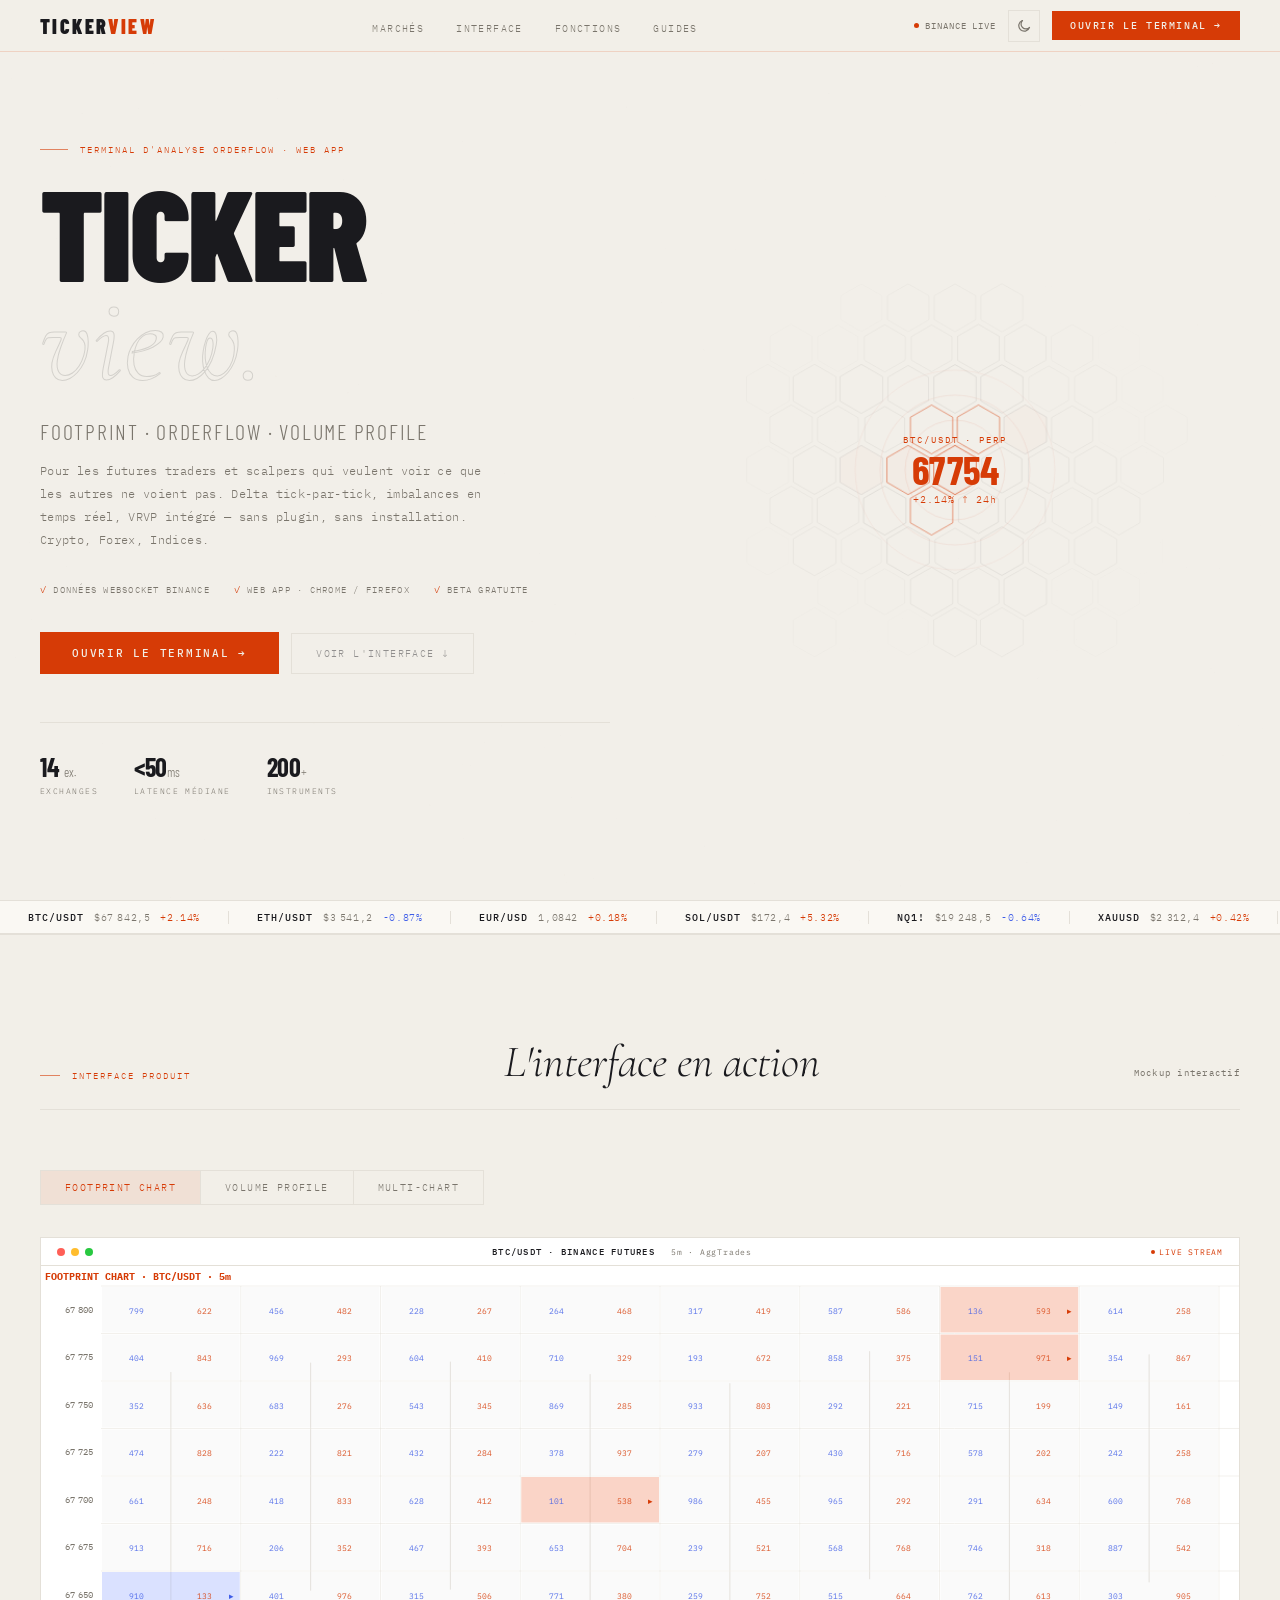
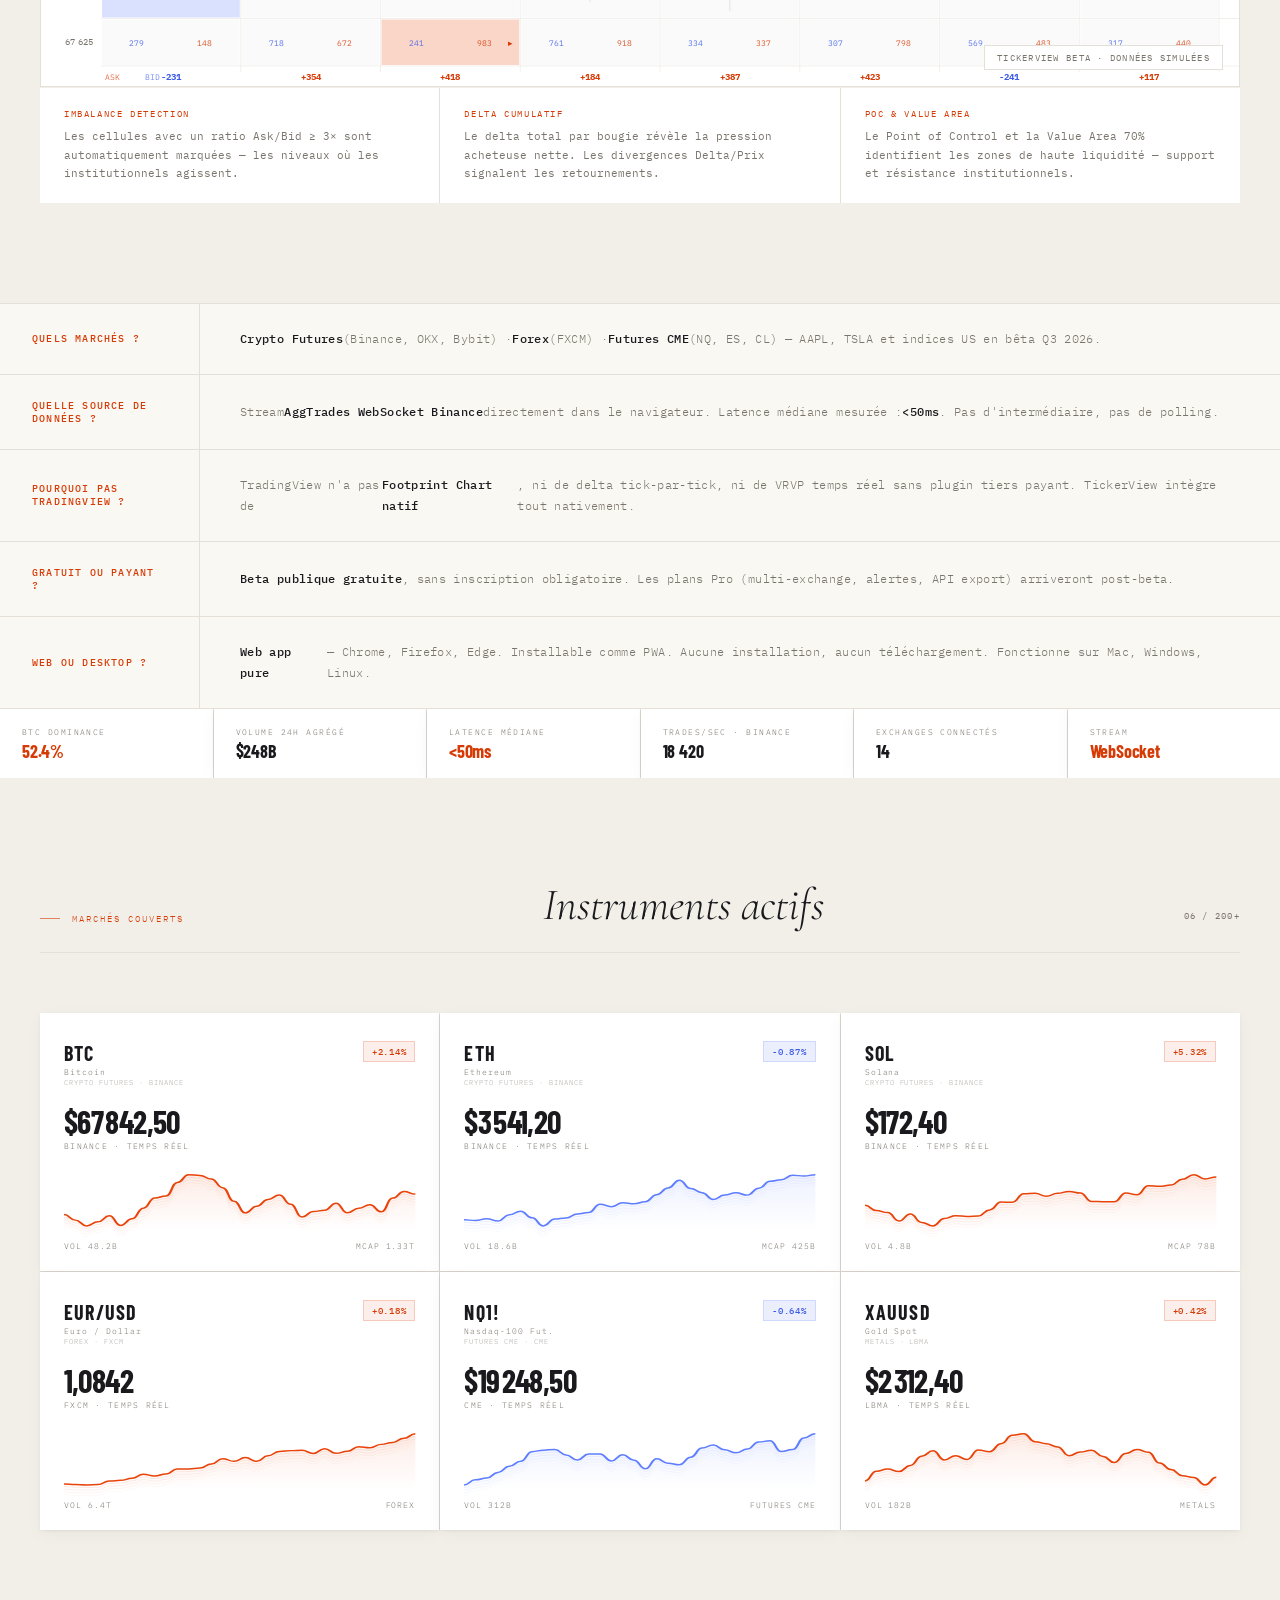
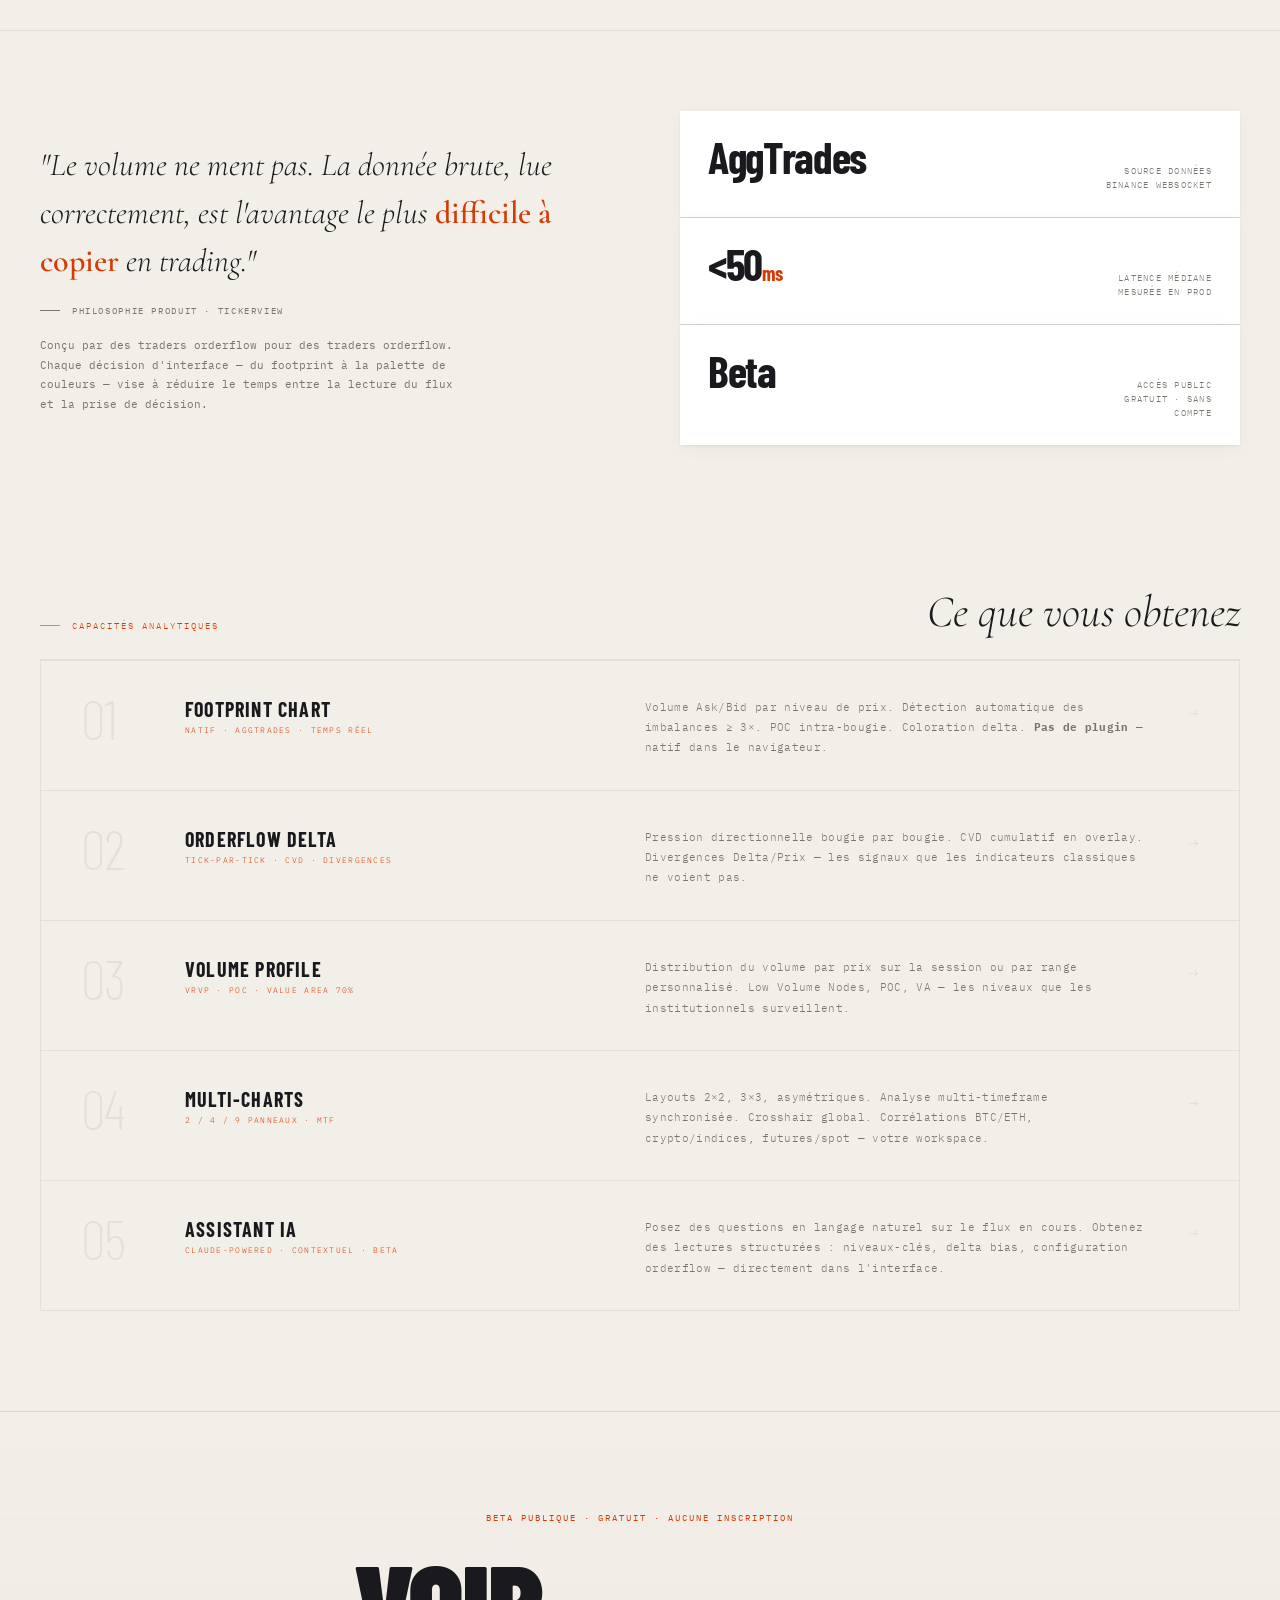
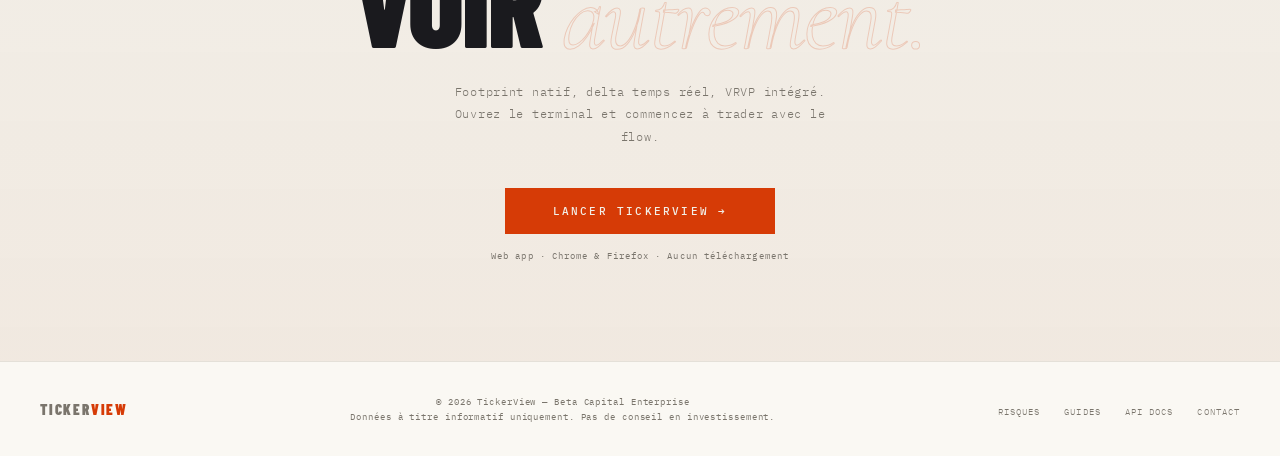
==== TickerView/index.html @ ce525f91 "Add files via upload" ====
<!DOCTYPE html>
<html lang="fr" data-theme="dark">
<head>
<!-- ══════════════════════════════════════════════════════════
     TICKERVIEW — Landing Page
     index.html · Entry point
     Architecture: /src/styles · /src/components · /src/utils
══════════════════════════════════════════════════════════════ -->
<meta charset="UTF-8">
<meta name="viewport" content="width=device-width, initial-scale=1.0">
<meta name="theme-color" content="#E8440A">

<!-- ── SEO ────────────────────────────────────────────────── -->
<title>TickerView — Terminal Orderflow & Footprint Chart Temps Réel</title>
<meta name="description" content="TickerView est un terminal d'analyse orderflow pour futures traders. Footprint Chart, Delta, Volume Profile (VRVP) sur Binance, CME et Forex — données WebSocket, <50ms.">
<meta name="keywords" content="orderflow, footprint chart, volume profile, delta, CVD, scalping, futures trading, Binance, analyse technique, crypto trading">
<meta name="robots" content="index, follow">
<meta name="author" content="TickerView — Beta Capital Enterprise">
<link rel="canonical" href="https://tickerview.app/">

<!-- ── Open Graph ─────────────────────────────────────────── -->
<meta property="og:type" content="website">
<meta property="og:url" content="https://tickerview.app/">
<meta property="og:title" content="TickerView — Terminal Orderflow & Footprint Chart">
<meta property="og:description" content="Footprint Chart natif, Orderflow Delta tick-par-tick, Volume Profile VRVP. Web app — aucune installation. Beta gratuite.">
<meta property="og:image" content="https://tickerview.app/og-image.jpg">
<meta property="og:locale" content="fr_FR">

<!-- ── PWA ────────────────────────────────────────────────── -->
<link rel="manifest" href="/manifest.json">
<link rel="apple-touch-icon" href="/src/assets/icons/icon-192.png">

<!-- ── Fonts ──────────────────────────────────────────────── -->
<link rel="preconnect" href="https://fonts.googleapis.com">
<link rel="preconnect" href="https://fonts.gstatic.com" crossorigin>
<link href="https://fonts.googleapis.com/css2?family=Barlow+Condensed:wght@200;300;700;900&family=Cormorant+Garamond:ital,wght@0,300;0,600;1,300;1,700&family=IBM+Plex+Mono:wght@300;400;500&display=swap" rel="stylesheet">

<!-- ── Styles (Modular) ───────────────────────────────────── -->
<link rel="stylesheet" href="src/styles/variables.css">
<link rel="stylesheet" href="src/styles/global.css">

<!-- ── Structured Data (JSON-LD) ──────────────────────────── -->
<script type="application/ld+json">
{
  "@context": "https://schema.org",
  "@type": "SoftwareApplication",
  "name": "TickerView",
  "applicationCategory": "FinanceApplication",
  "operatingSystem": "Web",
  "description": "Terminal d'analyse orderflow et footprint chart pour futures traders.",
  "offers": { "@type": "Offer", "price": "0", "priceCurrency": "EUR" },
  "url": "https://tickerview.app"
}
</script>
</head>

<body>

<!-- Background particle canvas -->
<canvas id="void-canvas" aria-hidden="true"></canvas>

<!-- ══════════════════════════════════════════════════════════
     NAV
══════════════════════════════════════════════════════════════ -->
<nav role="navigation" aria-label="Navigation principale">
  <a class="nav-logo" href="#" aria-label="TickerView — Accueil">
    TICKER<span class="logo-fire">VIEW</span>
  </a>
  <ul class="nav-links">
    <li><a href="#instruments">Marchés</a></li>
    <li><a href="#preview">Interface</a></li>
    <li><a href="#features">Fonctions</a></li>
    <li><a href="#guides">Guides</a></li>
  </ul>
  <div class="nav-actions">
    <div class="nav-status" aria-label="Statut : données Binance en direct">
      <span class="nav-dot" aria-hidden="true"></span>
      <span>BINANCE LIVE</span>
    </div>
    <!-- Color mode toggle (src/utils/colorMode.js) -->
    <button class="theme-toggle" id="theme-toggle" aria-label="Changer le thème" title="Passer en mode clair"></button>
    <a href="#" class="nav-cta">Ouvrir le terminal →</a>
  </div>
</nav>

<!-- ══════════════════════════════════════════════════════════
     HERO
══════════════════════════════════════════════════════════════ -->
<main>
<section class="hero" aria-labelledby="hero-heading">
  <div class="hero-text">
    <p class="hero-eyebrow reveal">Terminal d'analyse orderflow · Web App</p>

    <div class="hero-title-block reveal reveal-delay-1" id="hero-heading">
      <span class="hero-title-main">TICKER</span>
      <span class="hero-title-sub">view.</span>
    </div>

    <p class="hero-tagline reveal reveal-delay-2">
      Footprint · Orderflow · Volume Profile
    </p>

    <p class="hero-desc reveal reveal-delay-2">
      Pour les futures traders et scalpers qui veulent voir ce que les autres ne voient pas.
      Delta tick-par-tick, imbalances en temps réel, VRVP intégré — sans plugin, sans installation.
      Crypto, Forex, Indices.
    </p>

    <!-- Trust signals answering key user questions -->
    <div class="hero-trust reveal reveal-delay-3">
      <span class="hero-trust-item">Données WebSocket Binance</span>
      <span class="hero-trust-item">Web app · Chrome / Firefox</span>
      <span class="hero-trust-item">Beta gratuite</span>
    </div>

    <div class="hero-actions reveal reveal-delay-3">
      <a href="#" class="btn-primary">Ouvrir le terminal →</a>
      <a href="#preview" class="btn-ghost">Voir l'interface ↓</a>
    </div>

    <div class="hero-stats">
      <div class="hstat reveal reveal-delay-3">
        <span class="hstat-val">14 <sub>ex.</sub></span>
        <span class="hstat-lbl">Exchanges</span>
      </div>
      <div class="hstat reveal reveal-delay-4">
        <span class="hstat-val">&lt;50<sub>ms</sub></span>
        <span class="hstat-lbl">Latence médiane</span>
      </div>
      <div class="hstat reveal reveal-delay-5">
        <span class="hstat-val">200<sub>+</sub></span>
        <span class="hstat-lbl">Instruments</span>
      </div>
    </div>
  </div>

  <div class="hero-visual reveal reveal-delay-2" aria-hidden="true">
    <canvas id="hex-canvas" width="500" height="500" aria-hidden="true"></canvas>
    <div class="hero-price-overlay">
      <div class="hpo-sym">BTC/USDT · PERP</div>
      <div class="hpo-price" id="hero-price">67 842</div>
      <div class="hpo-change up" id="hero-change">+2.14%  ↑ 24h</div>
    </div>
  </div>
</section>

<!-- ══════════════════════════════════════════════════════════
     TICKER TAPE
══════════════════════════════════════════════════════════════ -->
<div class="ticker-tape-wrap" aria-hidden="true">
  <div class="ticker-tape-inner" id="tape"></div>
</div>

<!-- ══════════════════════════════════════════════════════════
     PRODUCT PREVIEW — "L'interface en action"
══════════════════════════════════════════════════════════════ -->
<section class="section-preview" id="preview" aria-labelledby="preview-heading">
  <div class="section-header">
    <div class="section-label reveal">Interface produit</div>
    <div class="section-title reveal reveal-delay-1" id="preview-heading">L'interface en action</div>
    <div class="section-count reveal">Mockup interactif</div>
  </div>

  <!-- Tab selector (src/components/ProductPreview/productPreview.js) -->
  <div class="preview-tabs reveal reveal-delay-1">
    <button class="ptab active">Footprint Chart</button>
    <button class="ptab">Volume Profile</button>
    <button class="ptab">Multi-Chart</button>
  </div>

  <div class="preview-frame reveal reveal-delay-2">
    <!-- Terminal top bar -->
    <div class="preview-topbar">
      <div class="ptb-dots">
        <div class="ptb-dot"></div>
        <div class="ptb-dot"></div>
        <div class="ptb-dot"></div>
      </div>
      <div class="ptb-meta">
        <span class="ptb-sym">BTC/USDT · BINANCE FUTURES</span>
        <span class="ptb-tf">5m · AggTrades</span>
      </div>
      <div class="ptb-live">
        <span class="ptb-live-dot"></span>
        <span>LIVE STREAM</span>
      </div>
    </div>
    <!-- Canvas drawn by productPreview.js -->
    <div class="preview-canvas-wrap">
      <canvas id="preview-canvas" aria-label="Aperçu de l'interface TickerView"></canvas>
      <div class="preview-badge">TickerView Beta · Données simulées</div>
    </div>
  </div>

  <!-- Feature callouts under the preview -->
  <div style="display:grid;grid-template-columns:repeat(3,1fr);gap:1px;background:var(--border);margin-top:1px;">
    <div style="background:var(--bg-card);padding:20px 24px;">
      <div style="font-size:9px;letter-spacing:0.18em;text-transform:uppercase;color:var(--accent);margin-bottom:8px;">Imbalance Detection</div>
      <div style="font-size:11px;line-height:1.7;color:var(--text-secondary);">Les cellules avec un ratio Ask/Bid ≥ 3× sont automatiquement marquées — les niveaux où les institutionnels agissent.</div>
    </div>
    <div style="background:var(--bg-card);padding:20px 24px;">
      <div style="font-size:9px;letter-spacing:0.18em;text-transform:uppercase;color:var(--accent);margin-bottom:8px;">Delta cumulatif</div>
      <div style="font-size:11px;line-height:1.7;color:var(--text-secondary);">Le delta total par bougie révèle la pression acheteuse nette. Les divergences Delta/Prix signalent les retournements.</div>
    </div>
    <div style="background:var(--bg-card);padding:20px 24px;">
      <div style="font-size:9px;letter-spacing:0.18em;text-transform:uppercase;color:var(--accent);margin-bottom:8px;">POC & Value Area</div>
      <div style="font-size:11px;line-height:1.7;color:var(--text-secondary);">Le Point of Control et la Value Area 70% identifient les zones de haute liquidité — support et résistance institutionnels.</div>
    </div>
  </div>
</section>

<!-- ══════════════════════════════════════════════════════════
     WHY TICKERVIEW — Conversion FAQ
══════════════════════════════════════════════════════════════ -->
<div class="why-strip" role="region" aria-label="Questions fréquentes">
  <div class="why-row reveal">
    <div class="why-q">Quels marchés ?</div>
    <div class="why-a"><strong>Crypto Futures</strong> (Binance, OKX, Bybit) · <strong>Forex</strong> (FXCM) · <strong>Futures CME</strong> (NQ, ES, CL) — AAPL, TSLA et indices US en bêta Q3 2026.</div>
  </div>
  <div class="why-row reveal">
    <div class="why-q">Quelle source de données ?</div>
    <div class="why-a">Stream <strong>AggTrades WebSocket Binance</strong> directement dans le navigateur. Latence médiane mesurée : <strong>&lt;50ms</strong>. Pas d'intermédiaire, pas de polling.</div>
  </div>
  <div class="why-row reveal">
    <div class="why-q">Pourquoi pas TradingView ?</div>
    <div class="why-a">TradingView n'a pas de <strong>Footprint Chart natif</strong>, ni de delta tick-par-tick, ni de VRVP temps réel sans plugin tiers payant. TickerView intègre tout nativement.</div>
  </div>
  <div class="why-row reveal">
    <div class="why-q">Gratuit ou payant ?</div>
    <div class="why-a"><strong>Beta publique gratuite</strong>, sans inscription obligatoire. Les plans Pro (multi-exchange, alertes, API export) arriveront post-beta.</div>
  </div>
  <div class="why-row reveal">
    <div class="why-q">Web ou desktop ?</div>
    <div class="why-a"><strong>Web app pure</strong> — Chrome, Firefox, Edge. Installable comme PWA. Aucune installation, aucun téléchargement. Fonctionne sur Mac, Windows, Linux.</div>
  </div>
</div>

<!-- ══════════════════════════════════════════════════════════
     LIVE DATA STRIP
══════════════════════════════════════════════════════════════ -->
<div class="data-strip" aria-label="Données de marché en direct">
  <div class="strip-inner" id="data-strip"></div>
</div>

<!-- ══════════════════════════════════════════════════════════
     INSTRUMENTS — Géométrie des marchés
══════════════════════════════════════════════════════════════ -->
<section class="section" id="instruments" aria-labelledby="instruments-heading">
  <div class="section-header">
    <div class="section-label reveal">Marchés couverts</div>
    <div class="section-title reveal reveal-delay-1" id="instruments-heading">Instruments actifs</div>
    <div class="section-count reveal">06 / 200+</div>
  </div>
  <!-- Populated by src/components/InstrumentGrid/instrumentGrid.js -->
  <div class="instruments-grid" id="instruments-grid" role="list"></div>
</section>

<!-- ══════════════════════════════════════════════════════════
     PHILOSOPHY — condensed, less poetic
══════════════════════════════════════════════════════════════ -->
<div class="section-philosophy">
  <div>
    <blockquote class="phil-quote reveal">
      "Le volume ne ment pas. La donnée brute, lue correctement, est l'avantage le plus <em>difficile à copier</em> en trading."
    </blockquote>
    <p class="phil-attr reveal reveal-delay-1">Philosophie produit · TickerView</p>
    <p style="font-size:11px;line-height:1.8;color:var(--text-secondary);margin-top:20px;max-width:420px;" class="reveal reveal-delay-2">
      Conçu par des traders orderflow pour des traders orderflow. Chaque décision d'interface — du footprint à la palette de couleurs — vise à réduire le temps entre la lecture du flux et la prise de décision.
    </p>
  </div>
  <div class="phil-stats reveal reveal-delay-2">
    <div class="pstat">
      <span class="pstat-val">AggTrades<span></span></span>
      <span class="pstat-lbl">Source données<br>Binance WebSocket</span>
    </div>
    <div class="pstat">
      <span class="pstat-val">&lt;50<span>ms</span></span>
      <span class="pstat-lbl">Latence médiane<br>mesurée en prod</span>
    </div>
    <div class="pstat">
      <span class="pstat-val">Beta<span></span></span>
      <span class="pstat-lbl">Accès public<br>gratuit · sans compte</span>
    </div>
  </div>
</div>

<!-- ══════════════════════════════════════════════════════════
     FEATURES — Architecture de précision
══════════════════════════════════════════════════════════════ -->
<section class="section" style="padding-top:60px" id="features" aria-labelledby="features-heading">
  <div class="section-header" style="margin-bottom:0">
    <div class="section-label reveal">Capacités analytiques</div>
    <div class="section-title reveal reveal-delay-1" id="features-heading">Ce que vous obtenez</div>
  </div>
  <div class="features-list" role="list">

    <article class="feat-row reveal" role="listitem">
      <div class="feat-num" aria-hidden="true">01</div>
      <div>
        <h3 class="feat-name">Footprint Chart</h3>
        <p class="feat-tag">Natif · AggTrades · Temps réel</p>
      </div>
      <p class="feat-desc">Volume Ask/Bid par niveau de prix. Détection automatique des imbalances ≥ 3×. POC intra-bougie. Coloration delta. <strong>Pas de plugin</strong> — natif dans le navigateur.</p>
      <div class="feat-arrow" aria-hidden="true">→</div>
    </article>

    <article class="feat-row reveal" role="listitem">
      <div class="feat-num" aria-hidden="true">02</div>
      <div>
        <h3 class="feat-name">Orderflow Delta</h3>
        <p class="feat-tag">Tick-par-tick · CVD · Divergences</p>
      </div>
      <p class="feat-desc">Pression directionnelle bougie par bougie. CVD cumulatif en overlay. Divergences Delta/Prix — les signaux que les indicateurs classiques ne voient pas.</p>
      <div class="feat-arrow" aria-hidden="true">→</div>
    </article>

    <article class="feat-row reveal" role="listitem">
      <div class="feat-num" aria-hidden="true">03</div>
      <div>
        <h3 class="feat-name">Volume Profile</h3>
        <p class="feat-tag">VRVP · POC · Value Area 70%</p>
      </div>
      <p class="feat-desc">Distribution du volume par prix sur la session ou par range personnalisé. Low Volume Nodes, POC, VA — les niveaux que les institutionnels surveillent.</p>
      <div class="feat-arrow" aria-hidden="true">→</div>
    </article>

    <article class="feat-row reveal" role="listitem">
      <div class="feat-num" aria-hidden="true">04</div>
      <div>
        <h3 class="feat-name">Multi-Charts</h3>
        <p class="feat-tag">2 / 4 / 9 panneaux · MTF</p>
      </div>
      <p class="feat-desc">Layouts 2×2, 3×3, asymétriques. Analyse multi-timeframe synchronisée. Crosshair global. Corrélations BTC/ETH, crypto/indices, futures/spot — votre workspace.</p>
      <div class="feat-arrow" aria-hidden="true">→</div>
    </article>

    <article class="feat-row reveal" role="listitem">
      <div class="feat-num" aria-hidden="true">05</div>
      <div>
        <h3 class="feat-name">Assistant IA</h3>
        <p class="feat-tag">Claude-powered · Contextuel · Beta</p>
      </div>
      <p class="feat-desc">Posez des questions en langage naturel sur le flux en cours. Obtenez des lectures structurées : niveaux-clés, delta bias, configuration orderflow — directement dans l'interface.</p>
      <div class="feat-arrow" aria-hidden="true">→</div>
    </article>

  </div>
</section>

<!-- ══════════════════════════════════════════════════════════
     CTA
══════════════════════════════════════════════════════════════ -->
<section class="section-cta" aria-labelledby="cta-heading">
  <p class="cta-eyebrow reveal">Beta publique · Gratuit · Aucune inscription</p>
  <h2 class="cta-title reveal reveal-delay-1" id="cta-heading">VOIR <em>autrement.</em></h2>
  <p class="cta-sub reveal reveal-delay-2">
    Footprint natif, delta temps réel, VRVP intégré.<br>
    Ouvrez le terminal et commencez à trader avec le flow.
  </p>
  <a href="#" class="cta-btn reveal reveal-delay-3">Lancer TickerView →</a>
  <p class="cta-note reveal reveal-delay-4">Web app · Chrome &amp; Firefox · Aucun téléchargement</p>
</section>
</main>

<!-- ══════════════════════════════════════════════════════════
     FOOTER
══════════════════════════════════════════════════════════════ -->
<footer role="contentinfo">
  <div class="footer-logo">TICKER<span>VIEW</span></div>
  <p class="footer-copy">
    © 2026 TickerView — Beta Capital Enterprise<br>
    Données à titre informatif uniquement. Pas de conseil en investissement.
  </p>
  <ul class="footer-links">
    <li><a href="#" id="guides">Risques</a></li>
    <li><a href="#">Guides</a></li>
    <li><a href="#">API Docs</a></li>
    <li><a href="#">Contact</a></li>
  </ul>
</footer>

<!-- ══════════════════════════════════════════════════════════
     JS — ES Modules (Modular Architecture)
══════════════════════════════════════════════════════════════ -->
<script type="module">
/* ── Imports from modular components ──────────────────────── */
import { initColorMode }       from './src/utils/colorMode.js';
import { initScrollReveal, initHeroPriceAnimation } from './src/utils/animations.js';
import { initVoidCanvas }      from './src/components/canvas/voidCanvas.js';
import { initHexCanvas }       from './src/components/canvas/hexCanvas.js';
import { renderInstruments }   from './src/components/InstrumentGrid/instrumentGrid.js';
import { initProductPreview }  from './src/components/ProductPreview/productPreview.js';
import { TAPE_ITEMS }          from './src/utils/marketData.js';

/* ── 1. Color mode ────────────────────────────────────────── */
initColorMode(document.getElementById('theme-toggle'));

/* ── 2. Background particles ──────────────────────────────── */
initVoidCanvas('void-canvas');

/* ── 3. Hero hex geometry ─────────────────────────────────── */
initHexCanvas('hex-canvas');

/* ── 4. Ticker tape ───────────────────────────────────────── */
(function renderTape(){
  const tape = document.getElementById('tape');
  [...TAPE_ITEMS, ...TAPE_ITEMS].forEach(t => {
    const isUp = t.change >= 0;
    const div = document.createElement('div');
    div.className = 'tape-item';
    const fmt = t.price > 100
      ? t.price.toLocaleString('fr-FR', {maximumFractionDigits:2})
      : t.price.toLocaleString('fr-FR', {minimumFractionDigits:4,maximumFractionDigits:4});
    div.innerHTML = `
      <span class="tape-sym">${t.sym}</span>
      <span class="tape-price">${t.price > 100 ? '$' : ''}${fmt}</span>
      <span class="tape-chg ${isUp?'up':'dn'}">${isUp?'+':''}${t.change.toFixed(2)}%</span>
    `;
    tape.appendChild(div);
  });
})();

/* ── 5. Instrument grid ───────────────────────────────────── */
renderInstruments();

/* ── 6. Data strip ────────────────────────────────────────── */
(function renderDataStrip(){
  const strip = document.getElementById('data-strip');
  const cells = [
    { label:'BTC Dominance',        val:'52.4%',   cls:'fire' },
    { label:'Volume 24h agrégé',    val:'$248B',   cls:''     },
    { label:'Latence médiane',      val:'<50ms',   cls:'fire' },
    { label:'Trades/sec · Binance', val:'18 420',  cls:''     },
    { label:'Exchanges connectés',  val:'14',      cls:''     },
    { label:'Stream',               val:'WebSocket', cls:'fire'},
  ];
  cells.forEach(c => {
    const div = document.createElement('div');
    div.className = 'strip-cell';
    div.innerHTML = `<span class="sc-label">${c.label}</span><span class="sc-val ${c.cls}">${c.val}</span>`;
    strip.appendChild(div);
  });
})();

/* ── 7. Hero price animation ──────────────────────────────── */
initHeroPriceAnimation(
  document.getElementById('hero-price'),
  document.getElementById('hero-change')
);

/* ── 8. Product preview mockup ────────────────────────────── */
initProductPreview();

/* ── 9. Scroll reveal ─────────────────────────────────────── */
initScrollReveal();

/* ── 10. PWA Service Worker ───────────────────────────────── */
if('serviceWorker' in navigator){
  navigator.serviceWorker.register('/sw.js').catch(()=>{});
}
</script>

</body>
</html>
---- TickerView/src/styles/variables.css ----
/* ══════════════════════════════════════════════════════════════
   TICKERVIEW — Design Tokens
   src/styles/variables.css
   Supports: [data-theme="dark"] (default) + [data-theme="light"]
══════════════════════════════════════════════════════════════ */

/* ── DARK THEME (default) ─────────────────────────────────── */
:root,
[data-theme="dark"] {
  --bg-base:        #060608;
  --bg-raised:      #0C0C10;
  --bg-card:        #131318;
  --bg-card-hover:  #17171E;
  --bg-overlay:     rgba(6,6,8,0.88);

  --text-primary:   #E8E6E0;
  --text-secondary: #5A5750;
  --text-dim:       rgba(232,230,224,0.42);
  --text-ghost:     rgba(232,230,224,0.18);

  --accent:         #E8440A;
  --accent-dim:     rgba(232,68,10,0.10);
  --accent-glow:    rgba(232,68,10,0.04);
  --accent-border:  rgba(232,68,10,0.22);

  --blue:           #5E7EFF;
  --blue-dim:       rgba(94,126,255,0.10);

  --border:         #1E1E24;
  --border-accent:  rgba(232,68,10,0.18);

  --shadow-card:    none;

  --particle-alpha: 0.65;
  --canvas-clear:   rgba(6,6,8,0.06);
}

/* ── LIGHT THEME ──────────────────────────────────────────── */
[data-theme="light"] {
  --bg-base:        #F2EFE8;
  --bg-raised:      #FAF8F3;
  --bg-card:        #FFFFFF;
  --bg-card-hover:  #F7F4EF;
  --bg-overlay:     rgba(242,239,232,0.92);

  --text-primary:   #1A1A1E;
  --text-secondary: #7A756C;
  --text-dim:       rgba(26,26,30,0.45);
  --text-ghost:     rgba(26,26,30,0.14);

  --accent:         #D63B06;
  --accent-dim:     rgba(214,59,6,0.08);
  --accent-glow:    rgba(214,59,6,0.03);
  --accent-border:  rgba(214,59,6,0.20);

  --blue:           #3D5CE8;
  --blue-dim:       rgba(61,92,232,0.10);

  --border:         #E4E0D8;
  --border-accent:  rgba(214,59,6,0.16);

  --shadow-card:    0 1px 3px rgba(0,0,0,0.06), 0 4px 16px rgba(0,0,0,0.04);

  --particle-alpha: 0.25;
  --canvas-clear:   rgba(242,239,232,0.08);
}

/* ── TYPOGRAPHY ───────────────────────────────────────────── */
:root {
  --font-display:  'Barlow Condensed', sans-serif;
  --font-serif:    'Cormorant Garamond', serif;
  --font-mono:     'IBM Plex Mono', monospace;

  --size-xs:   9px;
  --size-sm:   11px;
  --size-base: 13px;
  --size-md:   16px;

  --tracking-tight:  -0.02em;
  --tracking-normal:  0.04em;
  --tracking-wide:    0.14em;
  --tracking-xwide:   0.22em;

  --radius-sm:  2px;
  --radius-md:  4px;

  --transition-fast:   0.12s ease;
  --transition-normal: 0.22s ease;
  --transition-slow:   0.6s cubic-bezier(0.16, 1, 0.3, 1);
}
---- TickerView/src/styles/global.css ----
/* ══════════════════════════════════════════════════════════════
   TICKERVIEW — Global Styles
   src/styles/global.css
══════════════════════════════════════════════════════════════ */

*,*::before,*::after { margin:0; padding:0; box-sizing:border-box; }
html { scroll-behavior:smooth; }
body {
  background: var(--bg-base);
  color: var(--text-primary);
  font-family: var(--font-mono);
  overflow-x: hidden;
  cursor: crosshair;
  transition: background 0.35s ease, color 0.35s ease;
}

/* ── VOID CANVAS ──────────────────────────────────────────── */
#void-canvas {
  position: fixed; inset:0; z-index:0;
  pointer-events: none;
  opacity: var(--particle-alpha);
  transition: opacity 0.35s ease;
}

/* ── NAV ──────────────────────────────────────────────────── */
nav {
  position: fixed; top:0; left:0; right:0; z-index:200;
  height:52px;
  display: flex; align-items:center; justify-content:space-between;
  padding: 0 40px;
  border-bottom: 1px solid var(--border-accent);
  background: var(--bg-overlay);
  backdrop-filter: blur(14px);
  -webkit-backdrop-filter: blur(14px);
  transition: background 0.35s, border-color 0.35s;
}
.nav-logo {
  font-family: var(--font-display);
  font-weight:900; font-size:20px; letter-spacing:0.12em;
  color: var(--text-primary); text-decoration:none;
}
.nav-logo .logo-fire { color: var(--accent); }
.nav-links { display:flex; align-items:center; gap:32px; list-style:none; }
.nav-links a {
  font-size:10px; font-weight:300;
  letter-spacing:0.14em; text-transform:uppercase;
  color: var(--text-secondary); text-decoration:none;
  transition: color var(--transition-fast);
}
.nav-links a:hover { color: var(--text-primary); }
.nav-actions { display:flex; align-items:center; gap:12px; }

/* Nav status dot */
.nav-status { display:flex; align-items:center; gap:6px; font-size:9px; letter-spacing:0.1em; color:var(--text-secondary); }
.nav-dot { width:5px; height:5px; border-radius:50%; background:var(--accent); animation: pulse-dot 2s ease-in-out infinite; }
@keyframes pulse-dot {
  0%,100% { opacity:1; box-shadow:0 0 0 0 rgba(232,68,10,0.4); }
  50%      { opacity:0.7; box-shadow:0 0 0 4px rgba(232,68,10,0); }
}

/* Color mode toggle */
.theme-toggle {
  width:32px; height:32px;
  display:flex; align-items:center; justify-content:center;
  background:none; border:1px solid var(--border);
  cursor:crosshair; color:var(--text-secondary);
  font-size:14px; transition: border-color var(--transition-fast), color var(--transition-fast);
}
.theme-toggle:hover { border-color: var(--accent); color:var(--accent); }

/* Nav CTA */
.nav-cta {
  font-family: var(--font-mono); font-size:10px; font-weight:500;
  letter-spacing:0.16em; text-transform:uppercase;
  color: var(--bg-base); background:var(--accent);
  border:none; padding:8px 18px;
  cursor:crosshair; text-decoration:none;
  transition: opacity var(--transition-fast);
}
.nav-cta:hover { opacity:0.85; }

/* ── HERO ─────────────────────────────────────────────────── */
.hero {
  position:relative; z-index:1;
  min-height:100vh;
  display:grid; grid-template-columns:1fr 1fr;
  align-items:center; padding:100px 40px 60px; gap:60px;
}
.hero-text { display:flex; flex-direction:column; }
.hero-eyebrow {
  font-size:var(--size-xs); font-weight:300;
  letter-spacing:var(--tracking-xwide); text-transform:uppercase;
  color: var(--accent); margin-bottom:20px;
  display:flex; align-items:center; gap:12px;
}
.hero-eyebrow::before { content:''; display:block; width:28px; height:1px; background:var(--accent); opacity:0.6; }

.hero-title-block { margin-bottom:24px; line-height:0.88; }
.hero-title-main {
  font-family: var(--font-display); font-weight:900;
  font-size:clamp(72px,10vw,144px); letter-spacing:-0.02em;
  color: var(--text-primary); display:block;
}
.hero-title-sub {
  font-family: var(--font-serif); font-weight:300; font-style:italic;
  font-size:clamp(68px,9.5vw,136px); letter-spacing:0.01em;
  color:transparent; -webkit-text-stroke:1px var(--text-ghost); display:block;
}
.hero-tagline {
  font-family: var(--font-display); font-weight:300;
  font-size:clamp(16px,2vw,22px); letter-spacing:0.08em;
  color: var(--text-secondary); margin-bottom:16px;
  text-transform:uppercase;
}
.hero-desc {
  font-size:12px; font-weight:300; line-height:1.9;
  color: var(--text-secondary); max-width:460px;
  margin-bottom:32px; letter-spacing:0.03em;
}
.hero-trust {
  display:flex; align-items:center; gap:24px;
  font-size:9px; font-weight:300; letter-spacing:0.14em;
  text-transform:uppercase; color:var(--text-secondary);
  margin-bottom:36px;
  flex-wrap:wrap;
}
.hero-trust-item { display:flex; align-items:center; gap:6px; }
.hero-trust-item::before { content:'✓'; color:var(--accent); font-size:10px; }
.hero-actions { display:flex; align-items:center; gap:12px; flex-wrap:wrap; margin-bottom:48px; }
.btn-primary {
  font-family:var(--font-mono); font-size:11px; font-weight:500;
  letter-spacing:0.16em; text-transform:uppercase;
  color:var(--bg-base); background:var(--accent);
  border:none; padding:14px 32px;
  cursor:crosshair; text-decoration:none;
  transition: opacity var(--transition-fast); display:inline-block;
}
.btn-primary:hover { opacity:0.85; }
.btn-ghost {
  font-family:var(--font-mono); font-size:10px; font-weight:300;
  letter-spacing:0.14em; text-transform:uppercase;
  color:var(--text-dim); background:none;
  border:1px solid var(--border); padding:13px 24px;
  cursor:crosshair; text-decoration:none;
  transition: border-color var(--transition-fast), color var(--transition-fast); display:inline-block;
}
.btn-ghost:hover { border-color:var(--text-dim); color:var(--text-primary); }

/* Hero stats */
.hero-stats {
  display:flex; gap:36px;
  padding-top:28px; border-top:1px solid var(--border);
}
.hstat { display:flex; flex-direction:column; gap:4px; }
.hstat-val {
  font-family:var(--font-display); font-weight:700; font-size:26px;
  color:var(--text-primary); letter-spacing:-0.01em;
}
.hstat-val sub { font-size:13px; color:var(--text-secondary); font-weight:300; vertical-align:baseline; }
.hstat-lbl { font-size:8px; font-weight:300; letter-spacing:0.18em; text-transform:uppercase; color:var(--text-secondary); }

/* Hero visual */
.hero-visual { position:relative; display:flex; align-items:center; justify-content:center; }
#hex-canvas { width:100%; max-width:520px; aspect-ratio:1; }
.hero-price-overlay {
  position:absolute; top:50%; left:50%;
  transform:translate(-50%,-50%); text-align:center; pointer-events:none;
}
.hpo-sym { font-size:9px; letter-spacing:0.22em; text-transform:uppercase; color:var(--accent); margin-bottom:4px; }
.hpo-price { font-family:var(--font-display); font-weight:700; font-size:40px; letter-spacing:-0.02em; color:var(--text-primary); line-height:1; }
.hpo-change { font-size:10px; font-weight:300; letter-spacing:0.1em; margin-top:4px; }
.hpo-change.up { color:var(--accent); }
.hpo-change.dn { color:var(--blue); }

/* ── TICKER TAPE ──────────────────────────────────────────── */
.ticker-tape-wrap {
  position:relative; z-index:1;
  border-top:1px solid var(--border); border-bottom:1px solid var(--border);
  background:var(--bg-raised); overflow:hidden; height:34px;
  display:flex; align-items:center;
  transition: background 0.35s, border-color 0.35s;
}
.ticker-tape-inner {
  display:flex; align-items:center;
  animation: tape-scroll 50s linear infinite; white-space:nowrap;
}
@keyframes tape-scroll { 0%{transform:translateX(0)} 100%{transform:translateX(-50%)} }
.tape-item {
  display:inline-flex; align-items:center; gap:10px;
  padding:0 28px; border-right:1px solid var(--border);
  font-size:10px; font-weight:300; letter-spacing:0.06em;
}
.tape-sym { font-weight:500; color:var(--text-primary); letter-spacing:0.1em; }
.tape-price { color:var(--text-secondary); }
.tape-chg.up { color:var(--accent); }
.tape-chg.dn { color:var(--blue); }

/* ── PRODUCT PREVIEW ──────────────────────────────────────── */
.section-preview {
  position:relative; z-index:1;
  padding:100px 40px;
  border-top:1px solid var(--border);
}
.preview-tabs {
  display:flex; gap:0; margin-bottom:32px;
  border:1px solid var(--border); width:fit-content;
}
.ptab {
  font-family:var(--font-mono); font-size:10px; font-weight:300;
  letter-spacing:0.14em; text-transform:uppercase;
  padding:10px 24px; border-right:1px solid var(--border);
  color:var(--text-secondary); background:none; cursor:crosshair;
  border-top:none; border-left:none; border-bottom:none;
  transition: color var(--transition-fast), background var(--transition-fast);
}
.ptab:last-child { border-right:none; }
.ptab.active { color:var(--accent); background:var(--accent-dim); }
.preview-frame {
  border:1px solid var(--border); background:var(--bg-raised);
  position:relative; overflow:hidden;
  transition: background 0.35s, border-color 0.35s;
}
.preview-topbar {
  display:flex; align-items:center; justify-content:space-between;
  padding:8px 16px;
  border-bottom:1px solid var(--border);
  background:var(--bg-card);
}
.ptb-dots { display:flex; gap:6px; }
.ptb-dot { width:8px; height:8px; border-radius:50%; }
.ptb-dot:nth-child(1) { background:#FF5F57; }
.ptb-dot:nth-child(2) { background:#FFBD2E; }
.ptb-dot:nth-child(3) { background:#28C840; }
.ptb-meta { display:flex; gap:16px; align-items:center; }
.ptb-sym { font-size:9px; font-weight:500; letter-spacing:0.14em; color:var(--text-primary); }
.ptb-tf { font-size:8px; color:var(--text-secondary); letter-spacing:0.1em; }
.ptb-live { display:flex; align-items:center; gap:4px; font-size:8px; color:var(--accent); letter-spacing:0.1em; }
.ptb-live-dot { width:4px; height:4px; border-radius:50%; background:var(--accent); animation:pulse-dot 1.5s infinite; }
.preview-canvas-wrap { position:relative; width:100%; }
#preview-canvas { width:100%; display:block; }
.preview-badge {
  position:absolute; bottom:16px; right:16px;
  font-size:9px; letter-spacing:0.14em; text-transform:uppercase;
  color:var(--text-secondary); background:var(--bg-card);
  border:1px solid var(--border); padding:6px 12px;
}

/* ── INSTRUMENTS ──────────────────────────────────────────── */
.section {
  position:relative; z-index:1;
  padding:100px 40px;
}
.section-header {
  display:flex; align-items:baseline; justify-content:space-between;
  margin-bottom:60px; border-bottom:1px solid var(--border); padding-bottom:20px;
  transition: border-color 0.35s;
}
.section-label {
  font-size:var(--size-xs); font-weight:300;
  letter-spacing:var(--tracking-xwide); text-transform:uppercase; color:var(--accent);
  display:flex; align-items:center; gap:12px;
}
.section-label::before { content:''; display:block; width:20px; height:1px; background:var(--accent); opacity:0.6; }
.section-title {
  font-family:var(--font-serif); font-weight:300; font-style:italic;
  font-size:clamp(28px,3.5vw,48px); color:var(--text-primary);
}
.section-count { font-size:var(--size-xs); color:var(--text-secondary); letter-spacing:0.14em; }

/* Instrument cards */
.instruments-grid { display:grid; grid-template-columns:repeat(3,1fr); gap:1px; background:var(--border); transition:background 0.35s; }
.inst-card {
  background:var(--bg-card); padding:28px 24px 20px;
  cursor:crosshair; position:relative; overflow:hidden;
  transition: background var(--transition-fast);
  box-shadow: var(--shadow-card);
}
.inst-card::after {
  content:''; position:absolute; top:0; left:0; right:0; height:2px;
  background:var(--accent); transform:scaleX(0); transform-origin:left;
  transition:transform 0.3s cubic-bezier(0.16,1,0.3,1);
}
.inst-card:hover { background:var(--bg-card-hover); }
.inst-card:hover::after { transform:scaleX(1); }
.ic-header { display:flex; align-items:flex-start; justify-content:space-between; margin-bottom:18px; }
.ic-sym { font-family:var(--font-display); font-weight:700; font-size:20px; letter-spacing:0.06em; color:var(--text-primary); }
.ic-name { font-size:8px; font-weight:300; letter-spacing:0.12em; color:var(--text-secondary); margin-top:2px; }
.ic-type { font-size:7px; font-weight:300; letter-spacing:0.14em; text-transform:uppercase; color:var(--text-secondary); margin-top:1px; opacity:0.6; }
.ic-badge { font-size:9px; font-weight:500; letter-spacing:0.08em; padding:4px 8px; }
.ic-badge.up { color:var(--accent); background:var(--accent-dim); border:1px solid var(--accent-border); }
.ic-badge.dn { color:var(--blue); background:var(--blue-dim); border:1px solid rgba(94,126,255,0.2); }
.ic-price { font-family:var(--font-display); font-weight:700; font-size:clamp(24px,2.5vw,36px); letter-spacing:-0.02em; color:var(--text-primary); margin-bottom:4px; line-height:1; }
.ic-price-label { font-size:8px; font-weight:300; letter-spacing:0.16em; text-transform:uppercase; color:var(--text-secondary); margin-bottom:16px; }
.ic-spark { width:100%; height:64px; display:block; overflow:visible; }
.ic-meta { display:flex; justify-content:space-between; margin-top:10px; font-size:8px; font-weight:300; letter-spacing:0.12em; text-transform:uppercase; color:var(--text-secondary); }

/* ── WHY TICKERVIEW (FAQ strip) ───────────────────────────── */
.why-strip {
  position:relative; z-index:1;
  border-top:1px solid var(--border);
  background:var(--bg-raised);
  transition: background 0.35s, border-color 0.35s;
}
.why-row {
  display:grid; grid-template-columns:200px 1fr;
  border-bottom:1px solid var(--border);
  transition: background var(--transition-fast);
}
.why-row:last-child { border-bottom:none; }
.why-row:hover { background:var(--accent-glow); }
.why-q {
  padding:24px 32px; font-size:10px; font-weight:500;
  letter-spacing:0.12em; text-transform:uppercase; color:var(--accent);
  border-right:1px solid var(--border);
  display:flex; align-items:center;
}
.why-a {
  padding:24px 40px; font-size:12px; font-weight:300;
  line-height:1.8; color:var(--text-secondary); letter-spacing:0.03em;
  display:flex; align-items:center;
}
.why-a strong { color:var(--text-primary); font-weight:500; }

/* ── FEATURES ─────────────────────────────────────────────── */
.features-list { display:flex; flex-direction:column; gap:0; border:1px solid var(--border); transition:border-color 0.35s; }
.feat-row {
  display:grid; grid-template-columns:64px 1fr 1.2fr auto;
  gap:40px; align-items:start; padding:32px 40px;
  border-bottom:1px solid var(--border);
  transition: background var(--transition-normal);
}
.feat-row:last-child { border-bottom:none; }
.feat-row:hover { background:var(--accent-glow); }
.feat-num {
  font-family:var(--font-display); font-weight:200; font-size:56px;
  letter-spacing:-0.03em; color:var(--border); line-height:0.9;
  transition: color var(--transition-normal);
}
.feat-row:hover .feat-num { color:var(--accent-dim); }
.feat-name { font-family:var(--font-display); font-weight:700; font-size:20px; letter-spacing:0.06em; text-transform:uppercase; color:var(--text-primary); padding-top:4px; }
.feat-tag { font-size:8px; font-weight:300; letter-spacing:0.16em; text-transform:uppercase; color:var(--accent); margin-top:4px; }
.feat-desc { font-size:11px; font-weight:300; line-height:1.85; letter-spacing:0.03em; color:var(--text-secondary); padding-top:4px; }
.feat-arrow { font-size:16px; color:var(--border); padding-top:10px; transition: color var(--transition-fast), transform var(--transition-fast); }
.feat-row:hover .feat-arrow { color:var(--accent); transform:translateX(6px); }

/* ── PHILOSOPHY ───────────────────────────────────────────── */
.section-philosophy {
  position:relative; z-index:1; padding:80px 40px;
  border-top:1px solid var(--border);
  display:grid; grid-template-columns:1fr 1fr; gap:80px; align-items:center;
  transition: border-color 0.35s;
}
.phil-quote { font-family:var(--font-serif); font-weight:300; font-style:italic; font-size:clamp(20px,2.5vw,32px); line-height:1.5; color:var(--text-primary); }
.phil-quote em { font-style:normal; color:var(--accent); font-weight:600; }
.phil-attr { font-size:var(--size-xs); letter-spacing:0.18em; text-transform:uppercase; color:var(--text-secondary); margin-top:20px; display:flex; align-items:center; gap:12px; }
.phil-attr::before { content:''; display:block; width:20px; height:1px; background:var(--text-secondary); }
.phil-stats { display:flex; flex-direction:column; gap:1px; background:var(--border); }
.pstat { background:var(--bg-card); padding:24px 28px; display:flex; align-items:baseline; justify-content:space-between; box-shadow:var(--shadow-card); }
.pstat-val { font-family:var(--font-display); font-weight:700; font-size:44px; letter-spacing:-0.03em; color:var(--text-primary); line-height:1; }
.pstat-val span { font-size:20px; color:var(--accent); }
.pstat-lbl { font-size:var(--size-xs); font-weight:300; letter-spacing:0.14em; text-transform:uppercase; color:var(--text-secondary); text-align:right; max-width:130px; line-height:1.6; }

/* ── DATA STRIP ───────────────────────────────────────────── */
.data-strip { position:relative; z-index:1; padding:0; border-top:1px solid var(--border); overflow:hidden; transition:border-color 0.35s; }
.strip-inner { display:flex; align-items:center; gap:1px; background:var(--border); }
.strip-cell { flex:1; background:var(--bg-card); padding:18px 22px; display:flex; flex-direction:column; gap:5px; box-shadow:var(--shadow-card); }
.sc-label { font-size:8px; font-weight:300; letter-spacing:0.18em; text-transform:uppercase; color:var(--text-secondary); }
.sc-val { font-family:var(--font-display); font-weight:700; font-size:18px; letter-spacing:-0.01em; color:var(--text-primary); line-height:1; }
.sc-val.fire { color:var(--accent); }

/* ── CTA ──────────────────────────────────────────────────── */
.section-cta {
  position:relative; z-index:1;
  padding:100px 40px; border-top:1px solid var(--border-accent);
  text-align:center;
  background:linear-gradient(180deg,transparent 0%,var(--accent-glow) 100%);
  transition: background 0.35s, border-color 0.35s;
}
.cta-eyebrow { font-size:var(--size-xs); letter-spacing:var(--tracking-xwide); text-transform:uppercase; color:var(--accent); margin-bottom:28px; }
.cta-title { font-family:var(--font-display); font-weight:900; font-size:clamp(48px,9vw,118px); letter-spacing:-0.02em; line-height:0.9; color:var(--text-primary); margin-bottom:20px; }
.cta-title em { font-style:italic; font-family:var(--font-serif); font-weight:300; color:transparent; -webkit-text-stroke:1px var(--accent-border); font-size:0.88em; }
.cta-sub { font-size:12px; font-weight:300; letter-spacing:0.06em; color:var(--text-secondary); max-width:380px; margin:0 auto 40px; line-height:1.85; }
.cta-btn { font-family:var(--font-mono); font-size:11px; font-weight:500; letter-spacing:0.2em; text-transform:uppercase; color:var(--bg-base); background:var(--accent); border:none; padding:16px 48px; cursor:crosshair; text-decoration:none; display:inline-block; transition:opacity var(--transition-fast); }
.cta-btn:hover { opacity:0.85; }
.cta-note { font-size:9px; letter-spacing:0.12em; color:var(--text-secondary); margin-top:16px; }

/* ── FOOTER ───────────────────────────────────────────────── */
footer {
  position:relative; z-index:1; padding:32px 40px;
  border-top:1px solid var(--border); background:var(--bg-raised);
  display:flex; align-items:center; justify-content:space-between;
  transition: background 0.35s, border-color 0.35s;
}
.footer-logo { font-family:var(--font-display); font-weight:900; font-size:15px; letter-spacing:0.12em; color:var(--text-secondary); }
.footer-logo span { color:var(--accent); }
.footer-copy { font-size:9px; letter-spacing:0.1em; color:var(--text-secondary); text-align:center; line-height:1.7; }
.footer-links { display:flex; gap:24px; list-style:none; }
.footer-links a { font-size:9px; font-weight:300; letter-spacing:0.12em; text-transform:uppercase; color:var(--text-secondary); text-decoration:none; transition:color var(--transition-fast); }
.footer-links a:hover { color:var(--text-primary); }

/* ── SCROLL REVEAL ────────────────────────────────────────── */
.reveal { opacity:0; transform:translateY(20px); transition:opacity 0.6s cubic-bezier(0.16,1,0.3,1), transform 0.6s cubic-bezier(0.16,1,0.3,1); }
.reveal.in-view { opacity:1; transform:none; }
.reveal-delay-1 { transition-delay:0.08s; }
.reveal-delay-2 { transition-delay:0.16s; }
.reveal-delay-3 { transition-delay:0.24s; }
.reveal-delay-4 { transition-delay:0.32s; }
.reveal-delay-5 { transition-delay:0.40s; }

/* ── RESPONSIVE ───────────────────────────────────────────── */
@media(max-width:1100px){
  .instruments-grid { grid-template-columns:repeat(2,1fr); }
  .feat-row { grid-template-columns:52px 1fr 1fr; gap:20px; }
  .feat-arrow { display:none; }
  .why-row { grid-template-columns:160px 1fr; }
}
@media(max-width:768px){
  nav { padding:0 16px; }
  .nav-links { display:none; }
  .hero { grid-template-columns:1fr; padding:80px 20px 40px; gap:32px; }
  .hero-visual { order:-1; max-width:260px; margin:0 auto; }
  .instruments-grid { grid-template-columns:1fr; }
  .section { padding:60px 20px; }
  .section-philosophy { grid-template-columns:1fr; padding:60px 20px; gap:36px; }
  .feat-row { grid-template-columns:1fr; padding:24px 20px; gap:10px; }
  .feat-num { display:none; }
  .why-row { grid-template-columns:1fr; }
  .why-q { border-right:none; border-bottom:1px solid var(--border); padding:16px 20px; }
  .why-a { padding:16px 20px; }
  .data-strip { padding:0; }
  .strip-inner { flex-wrap:wrap; }
  .strip-cell { min-width:50%; }
  .section-cta { padding:80px 20px; }
  .section-preview { padding:60px 20px; }
  footer { flex-direction:column; gap:16px; padding:20px; text-align:center; }
  .footer-links { justify-content:center; }
}
@media(max-width:480px){
  .hero-stats { flex-wrap:wrap; gap:16px; }
  .strip-cell { min-width:100%; }
  .hero-trust { flex-direction:column; gap:10px; }
}
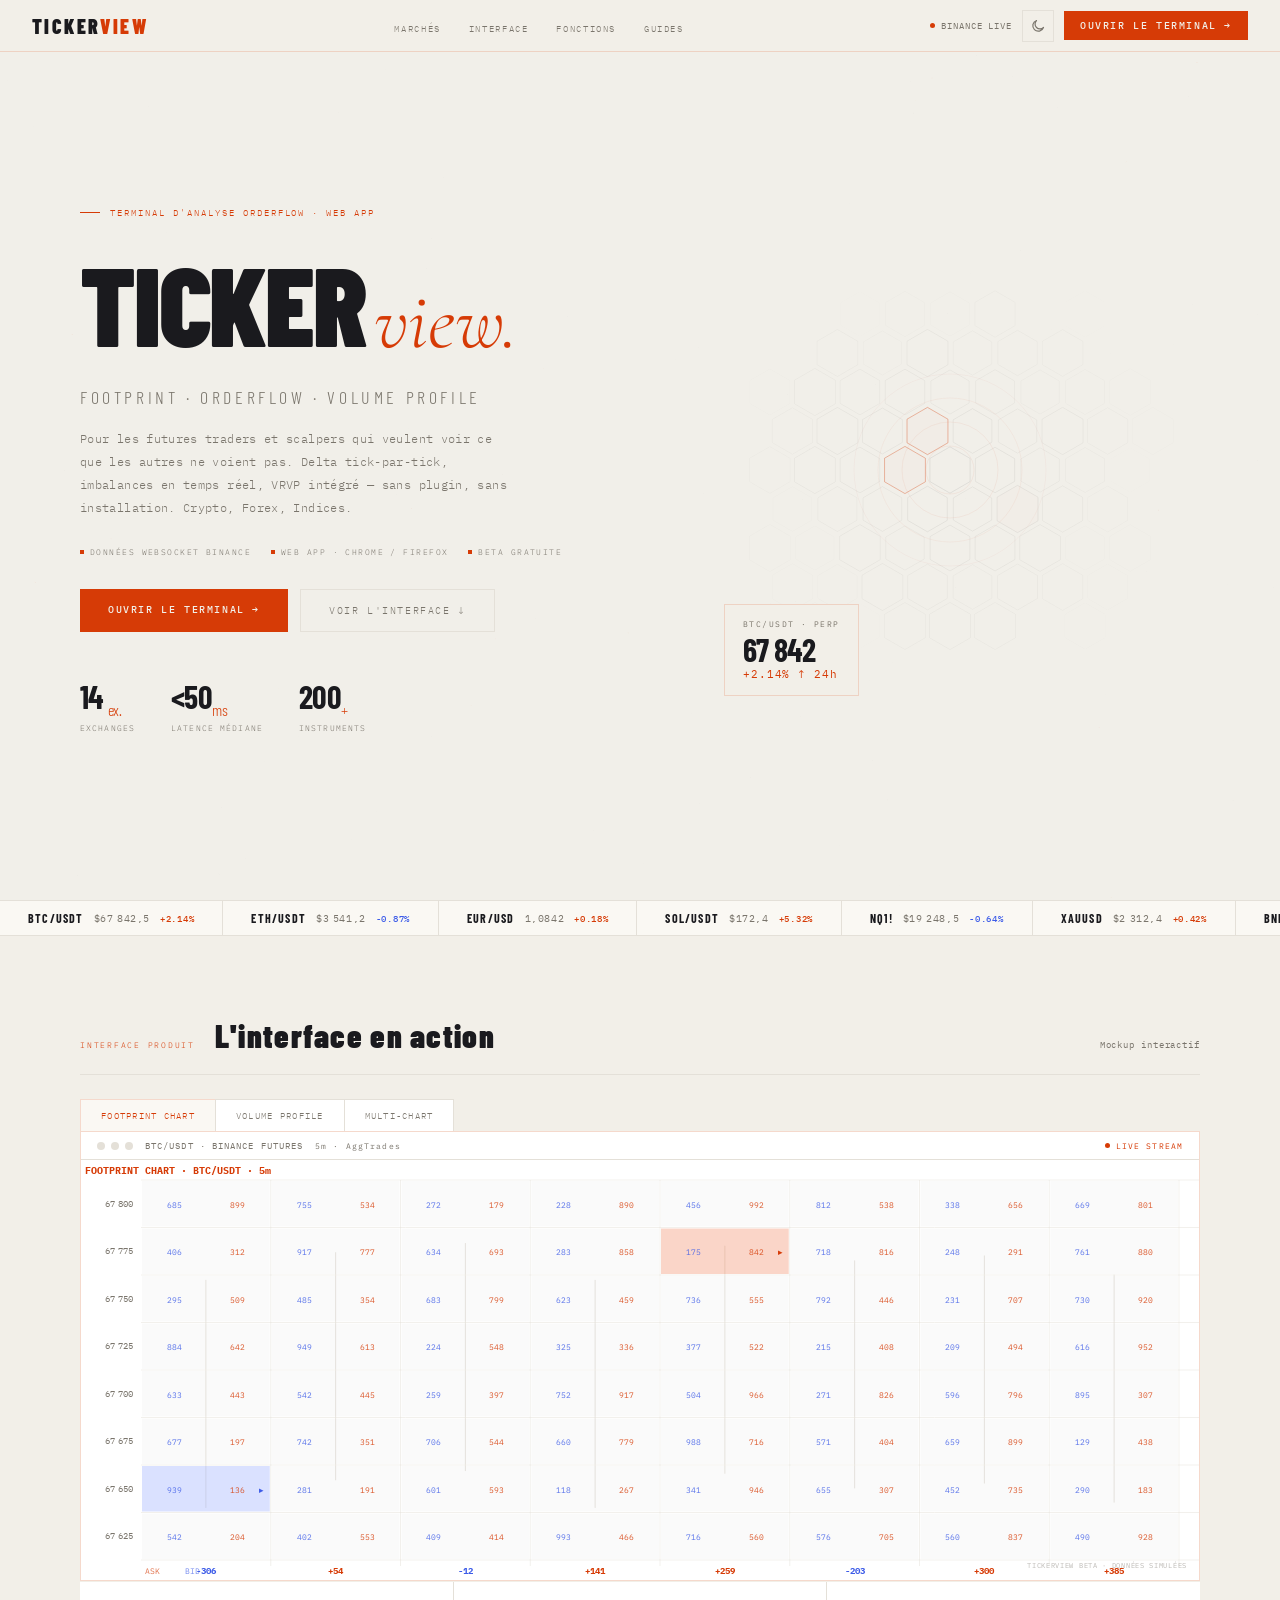
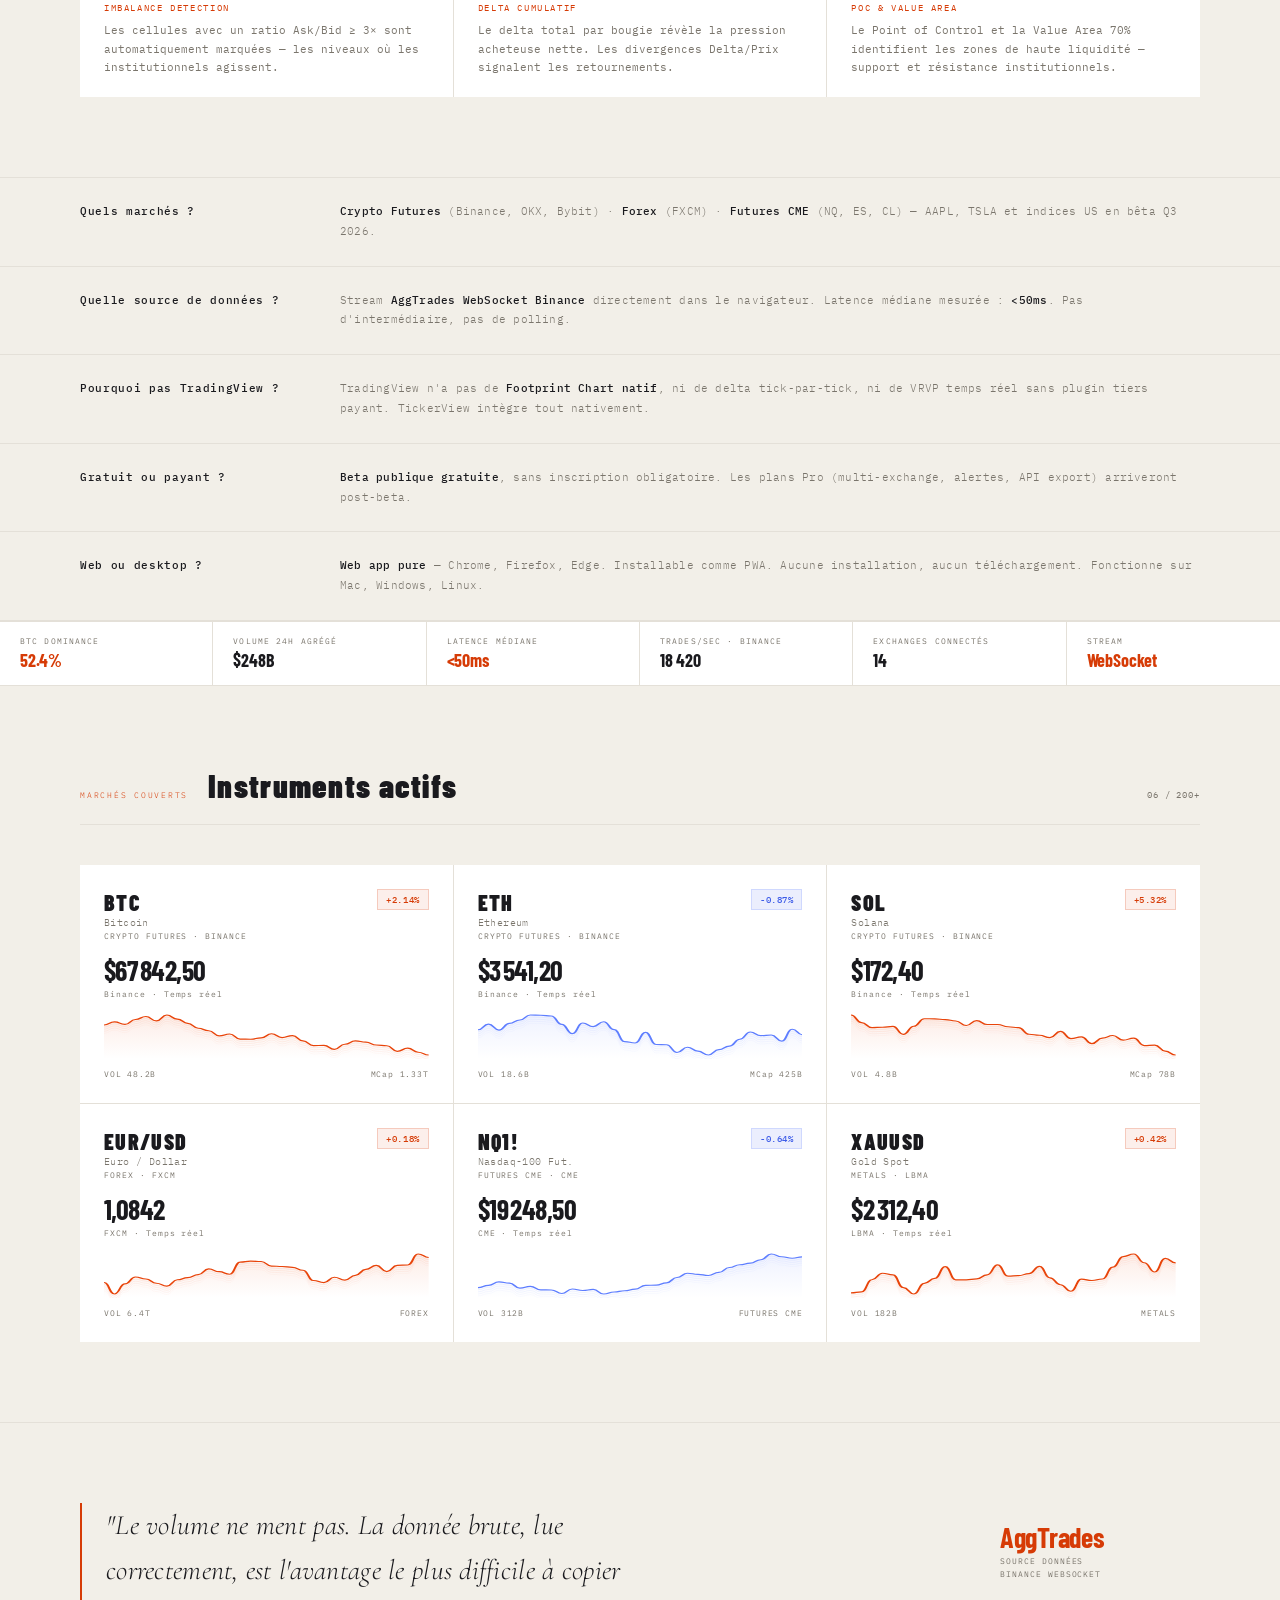
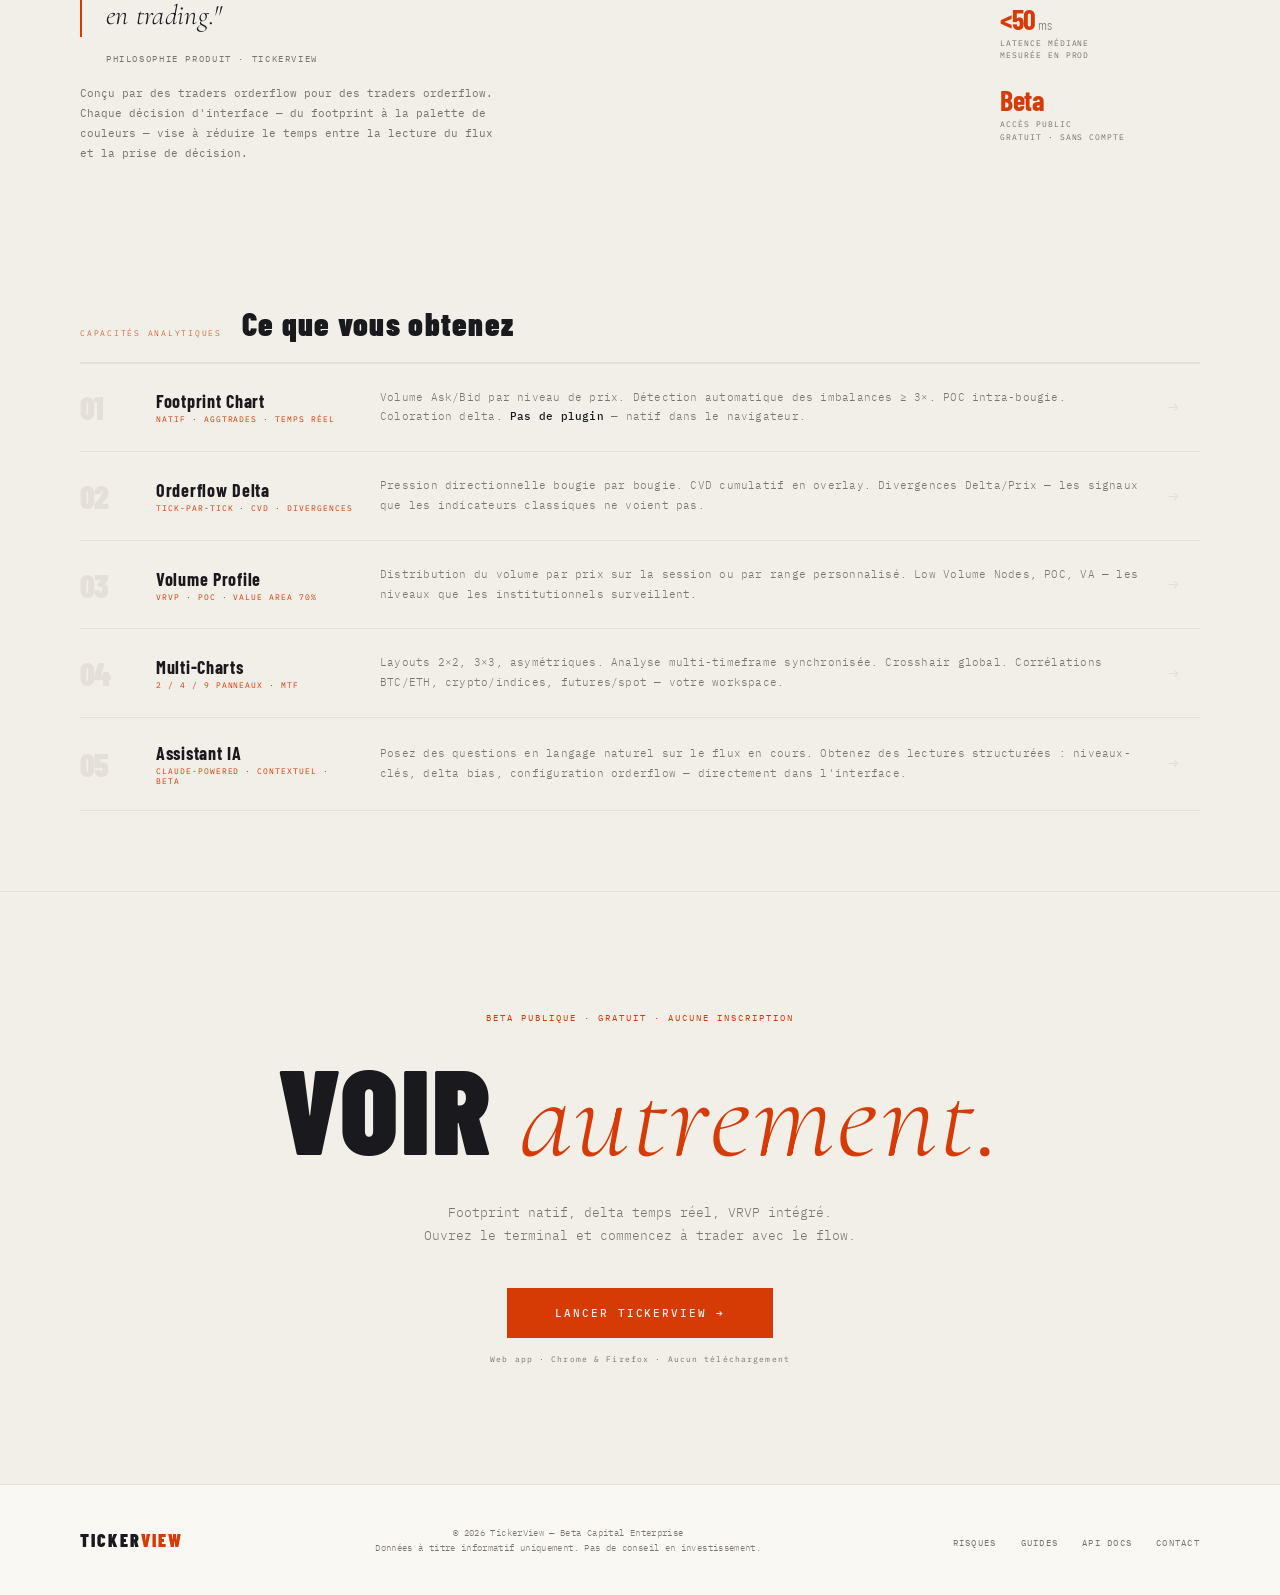
==== commit 15ba8edb: "Add files via upload" ====
--- a/TickerView/index.html
+++ b/TickerView/index.html
@@ -27,8 +27,8 @@
 <meta property="og:locale" content="fr_FR">
 
 <!-- ── PWA ────────────────────────────────────────────────── -->
-<link rel="manifest" href="/manifest.json">
-<link rel="apple-touch-icon" href="/src/assets/icons/icon-192.png">
+<link rel="manifest" href="manifest.json">
+<link rel="apple-touch-icon" href="src/assets/icons/icon-192.png">
 
 <!-- ── Fonts ──────────────────────────────────────────────── -->
 <link rel="preconnect" href="https://fonts.googleapis.com">
--- a/TickerView/src/styles/variables.css
+++ b/TickerView/src/styles/variables.css
@@ -1,10 +1,8 @@
 /* ══════════════════════════════════════════════════════════════
    TICKERVIEW — Design Tokens
    src/styles/variables.css
-   Supports: [data-theme="dark"] (default) + [data-theme="light"]
 ══════════════════════════════════════════════════════════════ */
 
-/* ── DARK THEME (default) ─────────────────────────────────── */
 :root,
 [data-theme="dark"] {
   --bg-base:        #060608;
@@ -35,7 +33,6 @@
   --canvas-clear:   rgba(6,6,8,0.06);
 }
 
-/* ── LIGHT THEME ──────────────────────────────────────────── */
 [data-theme="light"] {
   --bg-base:        #F2EFE8;
   --bg-raised:      #FAF8F3;
@@ -65,7 +62,6 @@
   --canvas-clear:   rgba(242,239,232,0.08);
 }
 
-/* ── TYPOGRAPHY ───────────────────────────────────────────── */
 :root {
   --font-display:  'Barlow Condensed', sans-serif;
   --font-serif:    'Cormorant Garamond', serif;
--- a/TickerView/src/styles/global.css
+++ b/TickerView/src/styles/global.css
@@ -14,20 +14,12 @@
   transition: background 0.35s ease, color 0.35s ease;
 }
 
-/* ── VOID CANVAS ──────────────────────────────────────────── */
-#void-canvas {
-  position: fixed; inset:0; z-index:0;
-  pointer-events: none;
-  opacity: var(--particle-alpha);
-  transition: opacity 0.35s ease;
-}
-
 /* ── NAV ──────────────────────────────────────────────────── */
 nav {
   position: fixed; top:0; left:0; right:0; z-index:200;
-  height:52px;
+  height: 52px;
   display: flex; align-items:center; justify-content:space-between;
-  padding: 0 40px;
+  padding: 0 32px;
   border-bottom: 1px solid var(--border-accent);
   background: var(--bg-overlay);
   backdrop-filter: blur(14px);
@@ -38,19 +30,20 @@
   font-family: var(--font-display);
   font-weight:900; font-size:20px; letter-spacing:0.12em;
   color: var(--text-primary); text-decoration:none;
+  flex-shrink: 0;
 }
 .nav-logo .logo-fire { color: var(--accent); }
-.nav-links { display:flex; align-items:center; gap:32px; list-style:none; }
+.nav-links {
+  display: flex; list-style:none; gap:28px;
+}
 .nav-links a {
-  font-size:10px; font-weight:300;
-  letter-spacing:0.14em; text-transform:uppercase;
-  color: var(--text-secondary); text-decoration:none;
-  transition: color var(--transition-fast);
-}
-.nav-links a:hover { color: var(--text-primary); }
-.nav-actions { display:flex; align-items:center; gap:12px; }
-
-/* Nav status dot */
+  font-size:9px; font-weight:300; letter-spacing:0.18em;
+  text-transform:uppercase; color:var(--text-secondary);
+  text-decoration:none; transition:color var(--transition-fast);
+}
+.nav-links a:hover { color:var(--text-primary); }
+.nav-actions { display:flex; align-items:center; gap:10px; }
+
 .nav-status { display:flex; align-items:center; gap:6px; font-size:9px; letter-spacing:0.1em; color:var(--text-secondary); }
 .nav-dot { width:5px; height:5px; border-radius:50%; background:var(--accent); animation: pulse-dot 2s ease-in-out infinite; }
 @keyframes pulse-dot {
@@ -58,7 +51,6 @@
   50%      { opacity:0.7; box-shadow:0 0 0 4px rgba(232,68,10,0); }
 }
 
-/* Color mode toggle */
 .theme-toggle {
   width:32px; height:32px;
   display:flex; align-items:center; justify-content:center;
@@ -68,375 +60,396 @@
 }
 .theme-toggle:hover { border-color: var(--accent); color:var(--accent); }
 
-/* Nav CTA */
 .nav-cta {
   font-family: var(--font-mono); font-size:10px; font-weight:500;
   letter-spacing:0.16em; text-transform:uppercase;
   color: var(--bg-base); background:var(--accent);
-  border:none; padding:8px 18px;
+  border:none; padding:8px 16px;
   cursor:crosshair; text-decoration:none;
   transition: opacity var(--transition-fast);
+  white-space: nowrap;
 }
 .nav-cta:hover { opacity:0.85; }
 
 /* ── HERO ─────────────────────────────────────────────────── */
+#void-canvas {
+  position:fixed; top:0; left:0; width:100%; height:100%;
+  pointer-events:none; z-index:0;
+}
 .hero {
-  position:relative; z-index:1;
-  min-height:100vh;
-  display:grid; grid-template-columns:1fr 1fr;
-  align-items:center; padding:100px 40px 60px; gap:60px;
-}
-.hero-text { display:flex; flex-direction:column; }
+  min-height: 100vh;
+  display: grid;
+  grid-template-columns: 1fr 500px;
+  align-items: center;
+  gap: 60px;
+  padding: 120px 80px 80px;
+  position: relative; z-index:1;
+}
+.hero-text { max-width: 560px; }
 .hero-eyebrow {
-  font-size:var(--size-xs); font-weight:300;
-  letter-spacing:var(--tracking-xwide); text-transform:uppercase;
-  color: var(--accent); margin-bottom:20px;
-  display:flex; align-items:center; gap:12px;
-}
-.hero-eyebrow::before { content:''; display:block; width:28px; height:1px; background:var(--accent); opacity:0.6; }
-
-.hero-title-block { margin-bottom:24px; line-height:0.88; }
+  font-size:9px; font-weight:300; letter-spacing:0.22em;
+  text-transform:uppercase; color:var(--accent); margin-bottom:28px;
+  display:flex; align-items:center; gap:10px;
+}
+.hero-eyebrow::before {
+  content:''; display:inline-block; width:20px; height:1px; background:var(--accent);
+}
+.hero-title-block {
+  display:flex; align-items:baseline; gap:8px;
+  margin-bottom:24px;
+}
 .hero-title-main {
-  font-family: var(--font-display); font-weight:900;
-  font-size:clamp(72px,10vw,144px); letter-spacing:-0.02em;
-  color: var(--text-primary); display:block;
+  font-family: var(--font-display); font-weight:900; font-size:clamp(72px,10vw,112px);
+  letter-spacing:-0.02em; color:var(--text-primary); line-height:1;
 }
 .hero-title-sub {
   font-family: var(--font-serif); font-weight:300; font-style:italic;
-  font-size:clamp(68px,9.5vw,136px); letter-spacing:0.01em;
-  color:transparent; -webkit-text-stroke:1px var(--text-ghost); display:block;
+  font-size:clamp(48px,7vw,80px); color:var(--accent); line-height:1;
 }
 .hero-tagline {
-  font-family: var(--font-display); font-weight:300;
-  font-size:clamp(16px,2vw,22px); letter-spacing:0.08em;
-  color: var(--text-secondary); margin-bottom:16px;
-  text-transform:uppercase;
+  font-family: var(--font-display); font-weight:300; font-size:18px;
+  letter-spacing:0.2em; text-transform:uppercase;
+  color:var(--text-secondary); margin-bottom:20px;
 }
 .hero-desc {
   font-size:12px; font-weight:300; line-height:1.9;
-  color: var(--text-secondary); max-width:460px;
-  margin-bottom:32px; letter-spacing:0.03em;
+  color:var(--text-secondary); letter-spacing:0.03em; margin-bottom:28px;
+  max-width:440px;
 }
 .hero-trust {
-  display:flex; align-items:center; gap:24px;
-  font-size:9px; font-weight:300; letter-spacing:0.14em;
-  text-transform:uppercase; color:var(--text-secondary);
-  margin-bottom:36px;
-  flex-wrap:wrap;
-}
-.hero-trust-item { display:flex; align-items:center; gap:6px; }
-.hero-trust-item::before { content:'✓'; color:var(--accent); font-size:10px; }
-.hero-actions { display:flex; align-items:center; gap:12px; flex-wrap:wrap; margin-bottom:48px; }
+  display:flex; gap:20px; flex-wrap:wrap; margin-bottom:32px;
+}
+.hero-trust-item {
+  font-size:8px; font-weight:300; letter-spacing:0.18em; text-transform:uppercase;
+  color:var(--text-secondary); display:flex; align-items:center; gap:6px;
+}
+.hero-trust-item::before {
+  content:''; display:inline-block; width:4px; height:4px; background:var(--accent);
+}
+.hero-actions { display:flex; gap:12px; flex-wrap:wrap; margin-bottom:48px; }
 .btn-primary {
-  font-family:var(--font-mono); font-size:11px; font-weight:500;
+  font-family:var(--font-mono); font-size:10px; font-weight:500;
   letter-spacing:0.16em; text-transform:uppercase;
-  color:var(--bg-base); background:var(--accent);
-  border:none; padding:14px 32px;
-  cursor:crosshair; text-decoration:none;
-  transition: opacity var(--transition-fast); display:inline-block;
+  color:var(--bg-base); background:var(--accent); border:none;
+  padding:14px 28px; cursor:crosshair; text-decoration:none;
+  transition:opacity var(--transition-fast);
 }
 .btn-primary:hover { opacity:0.85; }
 .btn-ghost {
   font-family:var(--font-mono); font-size:10px; font-weight:300;
-  letter-spacing:0.14em; text-transform:uppercase;
-  color:var(--text-dim); background:none;
-  border:1px solid var(--border); padding:13px 24px;
+  letter-spacing:0.16em; text-transform:uppercase;
+  color:var(--text-secondary); background:none;
+  border:1px solid var(--border); padding:14px 28px;
   cursor:crosshair; text-decoration:none;
-  transition: border-color var(--transition-fast), color var(--transition-fast); display:inline-block;
-}
-.btn-ghost:hover { border-color:var(--text-dim); color:var(--text-primary); }
-
-/* Hero stats */
-.hero-stats {
-  display:flex; gap:36px;
-  padding-top:28px; border-top:1px solid var(--border);
-}
+  transition:border-color var(--transition-fast),color var(--transition-fast);
+}
+.btn-ghost:hover { border-color:var(--accent); color:var(--accent); }
+.hero-stats { display:flex; gap:36px; }
 .hstat { display:flex; flex-direction:column; gap:4px; }
 .hstat-val {
-  font-family:var(--font-display); font-weight:700; font-size:26px;
-  color:var(--text-primary); letter-spacing:-0.01em;
-}
-.hstat-val sub { font-size:13px; color:var(--text-secondary); font-weight:300; vertical-align:baseline; }
-.hstat-lbl { font-size:8px; font-weight:300; letter-spacing:0.18em; text-transform:uppercase; color:var(--text-secondary); }
-
-/* Hero visual */
+  font-family:var(--font-display); font-weight:700; font-size:32px;
+  letter-spacing:-0.02em; color:var(--text-primary); line-height:1;
+}
+.hstat-val sub { font-size:16px; font-weight:300; color:var(--accent); }
+.hstat-lbl {
+  font-size:8px; font-weight:300; letter-spacing:0.14em;
+  text-transform:uppercase; color:var(--text-secondary);
+}
 .hero-visual { position:relative; display:flex; align-items:center; justify-content:center; }
-#hex-canvas { width:100%; max-width:520px; aspect-ratio:1; }
+#hex-canvas { display:block; opacity:0.7; }
 .hero-price-overlay {
-  position:absolute; top:50%; left:50%;
-  transform:translate(-50%,-50%); text-align:center; pointer-events:none;
-}
-.hpo-sym { font-size:9px; letter-spacing:0.22em; text-transform:uppercase; color:var(--accent); margin-bottom:4px; }
-.hpo-price { font-family:var(--font-display); font-weight:700; font-size:40px; letter-spacing:-0.02em; color:var(--text-primary); line-height:1; }
-.hpo-change { font-size:10px; font-weight:300; letter-spacing:0.1em; margin-top:4px; }
+  position:absolute; bottom:24px; left:24px;
+  background:var(--bg-overlay); border:1px solid var(--border-accent);
+  padding:14px 18px; backdrop-filter:blur(8px);
+}
+.hpo-sym { font-size:8px; letter-spacing:0.18em; color:var(--text-secondary); margin-bottom:4px; }
+.hpo-price {
+  font-family:var(--font-display); font-weight:700; font-size:32px;
+  letter-spacing:-0.02em; color:var(--text-primary); line-height:1;
+}
+.hpo-change { font-size:11px; letter-spacing:0.08em; margin-top:2px; }
 .hpo-change.up { color:var(--accent); }
 .hpo-change.dn { color:var(--blue); }
 
 /* ── TICKER TAPE ──────────────────────────────────────────── */
 .ticker-tape-wrap {
-  position:relative; z-index:1;
-  border-top:1px solid var(--border); border-bottom:1px solid var(--border);
-  background:var(--bg-raised); overflow:hidden; height:34px;
-  display:flex; align-items:center;
-  transition: background 0.35s, border-color 0.35s;
+  overflow:hidden; border-top:1px solid var(--border); border-bottom:1px solid var(--border);
+  background:var(--bg-raised); position:relative; z-index:1;
 }
 .ticker-tape-inner {
-  display:flex; align-items:center;
-  animation: tape-scroll 50s linear infinite; white-space:nowrap;
+  display:flex; gap:0; animation:tape-scroll 28s linear infinite;
+  width:max-content;
 }
 @keyframes tape-scroll { 0%{transform:translateX(0)} 100%{transform:translateX(-50%)} }
 .tape-item {
-  display:inline-flex; align-items:center; gap:10px;
-  padding:0 28px; border-right:1px solid var(--border);
-  font-size:10px; font-weight:300; letter-spacing:0.06em;
-}
-.tape-sym { font-weight:500; color:var(--text-primary); letter-spacing:0.1em; }
-.tape-price { color:var(--text-secondary); }
+  display:flex; align-items:center; gap:10px;
+  padding:10px 28px; border-right:1px solid var(--border);
+  white-space:nowrap;
+}
+.tape-sym { font-family:var(--font-display); font-weight:700; font-size:12px; letter-spacing:0.1em; color:var(--text-primary); }
+.tape-price { font-size:10px; letter-spacing:0.06em; color:var(--text-secondary); }
+.tape-chg { font-size:9px; letter-spacing:0.08em; font-weight:500; }
 .tape-chg.up { color:var(--accent); }
 .tape-chg.dn { color:var(--blue); }
 
-/* ── PRODUCT PREVIEW ──────────────────────────────────────── */
-.section-preview {
-  position:relative; z-index:1;
-  padding:100px 40px;
-  border-top:1px solid var(--border);
-}
-.preview-tabs {
-  display:flex; gap:0; margin-bottom:32px;
-  border:1px solid var(--border); width:fit-content;
-}
+/* ── DATA STRIP ───────────────────────────────────────────── */
+.data-strip {
+  background:var(--bg-card); border-top:1px solid var(--border);
+  border-bottom:1px solid var(--border); position:relative; z-index:1;
+}
+.strip-inner { display:grid; grid-template-columns:repeat(6,1fr); }
+.strip-cell {
+  display:flex; flex-direction:column; gap:3px;
+  padding:14px 20px; border-right:1px solid var(--border);
+}
+.strip-cell:last-child { border-right:none; }
+.sc-label { font-size:8px; letter-spacing:0.14em; text-transform:uppercase; color:var(--text-secondary); }
+.sc-val { font-family:var(--font-display); font-weight:700; font-size:18px; letter-spacing:-0.01em; color:var(--text-primary); }
+.sc-val.fire { color:var(--accent); }
+
+/* ── SECTIONS ─────────────────────────────────────────────── */
+.section { padding:80px; position:relative; z-index:1; }
+.section-header {
+  display:flex; align-items:baseline; gap:20px; margin-bottom:40px;
+  border-bottom:1px solid var(--border); padding-bottom:20px;
+}
+.section-label {
+  font-size:8px; font-weight:300; letter-spacing:0.22em;
+  text-transform:uppercase; color:var(--accent);
+}
+.section-title {
+  font-family:var(--font-display); font-weight:900; font-size:32px;
+  letter-spacing:0.04em; color:var(--text-primary);
+}
+.section-count {
+  margin-left:auto; font-size:9px; letter-spacing:0.1em; color:var(--text-secondary);
+}
+
+/* ── PREVIEW SECTION ──────────────────────────────────────── */
+.section-preview { padding:80px; position:relative; z-index:1; }
+.section-preview .section-header { display:flex; align-items:baseline; gap:20px; margin-bottom:24px; border-bottom:1px solid var(--border); padding-bottom:20px; }
+.preview-tabs { display:flex; gap:0; margin-bottom:0; }
 .ptab {
-  font-family:var(--font-mono); font-size:10px; font-weight:300;
+  font-family:var(--font-mono); font-size:9px; font-weight:300;
   letter-spacing:0.14em; text-transform:uppercase;
-  padding:10px 24px; border-right:1px solid var(--border);
-  color:var(--text-secondary); background:none; cursor:crosshair;
-  border-top:none; border-left:none; border-bottom:none;
-  transition: color var(--transition-fast), background var(--transition-fast);
-}
-.ptab:last-child { border-right:none; }
-.ptab.active { color:var(--accent); background:var(--accent-dim); }
+  padding:10px 20px; background:var(--bg-card); border:1px solid var(--border);
+  border-bottom:none; color:var(--text-secondary); cursor:crosshair;
+  transition:color var(--transition-fast),background var(--transition-fast);
+  margin-right:-1px;
+}
+.ptab.active { color:var(--accent); background:var(--bg-raised); border-color:var(--border-accent); }
+.ptab:hover:not(.active) { color:var(--text-primary); }
 .preview-frame {
-  border:1px solid var(--border); background:var(--bg-raised);
-  position:relative; overflow:hidden;
-  transition: background 0.35s, border-color 0.35s;
+  border:1px solid var(--border-accent);
+  background:var(--bg-raised);
 }
 .preview-topbar {
-  display:flex; align-items:center; justify-content:space-between;
-  padding:8px 16px;
+  display:flex; align-items:center; gap:12px;
+  padding:8px 16px; background:var(--bg-card);
   border-bottom:1px solid var(--border);
-  background:var(--bg-card);
 }
 .ptb-dots { display:flex; gap:6px; }
-.ptb-dot { width:8px; height:8px; border-radius:50%; }
-.ptb-dot:nth-child(1) { background:#FF5F57; }
-.ptb-dot:nth-child(2) { background:#FFBD2E; }
-.ptb-dot:nth-child(3) { background:#28C840; }
-.ptb-meta { display:flex; gap:16px; align-items:center; }
-.ptb-sym { font-size:9px; font-weight:500; letter-spacing:0.14em; color:var(--text-primary); }
-.ptb-tf { font-size:8px; color:var(--text-secondary); letter-spacing:0.1em; }
-.ptb-live { display:flex; align-items:center; gap:4px; font-size:8px; color:var(--accent); letter-spacing:0.1em; }
-.ptb-live-dot { width:4px; height:4px; border-radius:50%; background:var(--accent); animation:pulse-dot 1.5s infinite; }
-.preview-canvas-wrap { position:relative; width:100%; }
-#preview-canvas { width:100%; display:block; }
+.ptb-dot { width:8px; height:8px; border-radius:50%; background:var(--border); }
+.ptb-meta { display:flex; align-items:center; gap:12px; }
+.ptb-sym { font-size:9px; letter-spacing:0.12em; color:var(--text-secondary); }
+.ptb-tf  { font-size:8px; letter-spacing:0.14em; color:var(--text-secondary); }
+.ptb-live {
+  margin-left:auto; display:flex; align-items:center; gap:6px;
+  font-size:8px; letter-spacing:0.14em; color:var(--accent);
+}
+.ptb-live-dot { width:5px; height:5px; border-radius:50%; background:var(--accent); animation:pulse-dot 2s infinite; }
+.preview-canvas-wrap { position:relative; }
+#preview-canvas { display:block; width:100%; }
 .preview-badge {
-  position:absolute; bottom:16px; right:16px;
-  font-size:9px; letter-spacing:0.14em; text-transform:uppercase;
-  color:var(--text-secondary); background:var(--bg-card);
-  border:1px solid var(--border); padding:6px 12px;
-}
-
-/* ── INSTRUMENTS ──────────────────────────────────────────── */
-.section {
-  position:relative; z-index:1;
-  padding:100px 40px;
-}
-.section-header {
-  display:flex; align-items:baseline; justify-content:space-between;
-  margin-bottom:60px; border-bottom:1px solid var(--border); padding-bottom:20px;
-  transition: border-color 0.35s;
-}
-.section-label {
-  font-size:var(--size-xs); font-weight:300;
-  letter-spacing:var(--tracking-xwide); text-transform:uppercase; color:var(--accent);
-  display:flex; align-items:center; gap:12px;
-}
-.section-label::before { content:''; display:block; width:20px; height:1px; background:var(--accent); opacity:0.6; }
-.section-title {
-  font-family:var(--font-serif); font-weight:300; font-style:italic;
-  font-size:clamp(28px,3.5vw,48px); color:var(--text-primary);
-}
-.section-count { font-size:var(--size-xs); color:var(--text-secondary); letter-spacing:0.14em; }
-
-/* Instrument cards */
-.instruments-grid { display:grid; grid-template-columns:repeat(3,1fr); gap:1px; background:var(--border); transition:background 0.35s; }
+  position:absolute; bottom:10px; right:12px;
+  font-size:7px; letter-spacing:0.1em; text-transform:uppercase;
+  color:var(--text-secondary); opacity:0.5;
+}
+
+/* ── WHY STRIP ────────────────────────────────────────────── */
+.why-strip {
+  border-top:1px solid var(--border); position:relative; z-index:1;
+}
+.why-row {
+  display:grid; grid-template-columns:220px 1fr;
+  gap:40px; align-items:start;
+  padding:24px 80px; border-bottom:1px solid var(--border);
+  transition:background var(--transition-fast);
+}
+.why-row:hover { background:var(--bg-card); }
+.why-q {
+  font-size:11px; font-weight:500; letter-spacing:0.06em;
+  color:var(--text-primary); padding-top:2px;
+}
+.why-a {
+  font-size:11px; font-weight:300; line-height:1.8;
+  color:var(--text-secondary); letter-spacing:0.02em;
+}
+.why-a strong { color:var(--text-primary); font-weight:500; }
+
+/* ── INSTRUMENTS GRID ─────────────────────────────────────── */
+.instruments-grid {
+  display:grid; grid-template-columns:repeat(3,1fr);
+  gap:1px; background:var(--border);
+}
 .inst-card {
-  background:var(--bg-card); padding:28px 24px 20px;
-  cursor:crosshair; position:relative; overflow:hidden;
-  transition: background var(--transition-fast);
-  box-shadow: var(--shadow-card);
-}
-.inst-card::after {
-  content:''; position:absolute; top:0; left:0; right:0; height:2px;
-  background:var(--accent); transform:scaleX(0); transform-origin:left;
-  transition:transform 0.3s cubic-bezier(0.16,1,0.3,1);
+  background:var(--bg-card); padding:24px;
+  transition:background var(--transition-fast);
+  cursor:crosshair;
 }
 .inst-card:hover { background:var(--bg-card-hover); }
-.inst-card:hover::after { transform:scaleX(1); }
-.ic-header { display:flex; align-items:flex-start; justify-content:space-between; margin-bottom:18px; }
-.ic-sym { font-family:var(--font-display); font-weight:700; font-size:20px; letter-spacing:0.06em; color:var(--text-primary); }
-.ic-name { font-size:8px; font-weight:300; letter-spacing:0.12em; color:var(--text-secondary); margin-top:2px; }
-.ic-type { font-size:7px; font-weight:300; letter-spacing:0.14em; text-transform:uppercase; color:var(--text-secondary); margin-top:1px; opacity:0.6; }
-.ic-badge { font-size:9px; font-weight:500; letter-spacing:0.08em; padding:4px 8px; }
+.ic-header { display:flex; justify-content:space-between; align-items:flex-start; margin-bottom:12px; }
+.ic-sym { font-family:var(--font-display); font-weight:900; font-size:22px; letter-spacing:0.06em; color:var(--text-primary); }
+.ic-name { font-size:10px; font-weight:300; color:var(--text-secondary); margin-top:1px; letter-spacing:0.04em; }
+.ic-type { font-size:8px; letter-spacing:0.12em; text-transform:uppercase; color:var(--text-secondary); margin-top:2px; }
+.ic-badge {
+  font-size:9px; font-weight:500; letter-spacing:0.06em;
+  padding:4px 8px; flex-shrink:0;
+}
 .ic-badge.up { color:var(--accent); background:var(--accent-dim); border:1px solid var(--accent-border); }
 .ic-badge.dn { color:var(--blue); background:var(--blue-dim); border:1px solid rgba(94,126,255,0.2); }
-.ic-price { font-family:var(--font-display); font-weight:700; font-size:clamp(24px,2.5vw,36px); letter-spacing:-0.02em; color:var(--text-primary); margin-bottom:4px; line-height:1; }
-.ic-price-label { font-size:8px; font-weight:300; letter-spacing:0.16em; text-transform:uppercase; color:var(--text-secondary); margin-bottom:16px; }
-.ic-spark { width:100%; height:64px; display:block; overflow:visible; }
-.ic-meta { display:flex; justify-content:space-between; margin-top:10px; font-size:8px; font-weight:300; letter-spacing:0.12em; text-transform:uppercase; color:var(--text-secondary); }
-
-/* ── WHY TICKERVIEW (FAQ strip) ───────────────────────────── */
-.why-strip {
-  position:relative; z-index:1;
-  border-top:1px solid var(--border);
-  background:var(--bg-raised);
-  transition: background 0.35s, border-color 0.35s;
-}
-.why-row {
-  display:grid; grid-template-columns:200px 1fr;
-  border-bottom:1px solid var(--border);
-  transition: background var(--transition-fast);
-}
-.why-row:last-child { border-bottom:none; }
-.why-row:hover { background:var(--accent-glow); }
-.why-q {
-  padding:24px 32px; font-size:10px; font-weight:500;
-  letter-spacing:0.12em; text-transform:uppercase; color:var(--accent);
-  border-right:1px solid var(--border);
-  display:flex; align-items:center;
-}
-.why-a {
-  padding:24px 40px; font-size:12px; font-weight:300;
-  line-height:1.8; color:var(--text-secondary); letter-spacing:0.03em;
-  display:flex; align-items:center;
-}
-.why-a strong { color:var(--text-primary); font-weight:500; }
-
-/* ── FEATURES ─────────────────────────────────────────────── */
-.features-list { display:flex; flex-direction:column; gap:0; border:1px solid var(--border); transition:border-color 0.35s; }
-.feat-row {
-  display:grid; grid-template-columns:64px 1fr 1.2fr auto;
-  gap:40px; align-items:start; padding:32px 40px;
-  border-bottom:1px solid var(--border);
-  transition: background var(--transition-normal);
-}
-.feat-row:last-child { border-bottom:none; }
-.feat-row:hover { background:var(--accent-glow); }
-.feat-num {
-  font-family:var(--font-display); font-weight:200; font-size:56px;
-  letter-spacing:-0.03em; color:var(--border); line-height:0.9;
-  transition: color var(--transition-normal);
-}
-.feat-row:hover .feat-num { color:var(--accent-dim); }
-.feat-name { font-family:var(--font-display); font-weight:700; font-size:20px; letter-spacing:0.06em; text-transform:uppercase; color:var(--text-primary); padding-top:4px; }
-.feat-tag { font-size:8px; font-weight:300; letter-spacing:0.16em; text-transform:uppercase; color:var(--accent); margin-top:4px; }
-.feat-desc { font-size:11px; font-weight:300; line-height:1.85; letter-spacing:0.03em; color:var(--text-secondary); padding-top:4px; }
-.feat-arrow { font-size:16px; color:var(--border); padding-top:10px; transition: color var(--transition-fast), transform var(--transition-fast); }
-.feat-row:hover .feat-arrow { color:var(--accent); transform:translateX(6px); }
+.ic-price {
+  font-family:var(--font-display); font-weight:700; font-size:28px;
+  letter-spacing:-0.02em; color:var(--text-primary); margin-bottom:2px;
+}
+.ic-price-label { font-size:8px; letter-spacing:0.12em; color:var(--text-secondary); margin-bottom:10px; }
+.ic-spark { display:block; width:100%; height:50px; margin:10px 0; }
+.ic-meta { display:flex; justify-content:space-between; font-size:8px; letter-spacing:0.1em; color:var(--text-secondary); }
 
 /* ── PHILOSOPHY ───────────────────────────────────────────── */
 .section-philosophy {
-  position:relative; z-index:1; padding:80px 40px;
+  display:grid; grid-template-columns:1fr auto;
+  gap:80px; align-items:center;
+  padding:80px; border-top:1px solid var(--border);
+  position:relative; z-index:1;
+}
+.phil-quote {
+  font-family:var(--font-serif); font-weight:300; font-style:italic;
+  font-size:clamp(20px,2.5vw,28px); line-height:1.6;
+  color:var(--text-primary); letter-spacing:0.01em;
+  border-left:2px solid var(--accent); padding-left:24px;
+  margin-bottom:16px; max-width:560px;
+}
+.phil-attr { font-size:9px; letter-spacing:0.18em; text-transform:uppercase; color:var(--text-secondary); padding-left:26px; }
+.phil-stats { display:flex; flex-direction:column; gap:24px; min-width:200px; }
+.pstat { display:flex; flex-direction:column; gap:4px; }
+.pstat-val {
+  font-family:var(--font-display); font-weight:700; font-size:28px;
+  letter-spacing:-0.01em; color:var(--accent); line-height:1;
+}
+.pstat-val span { font-size:14px; font-weight:300; color:var(--text-secondary); margin-left:2px; }
+.pstat-lbl { font-size:8px; letter-spacing:0.12em; text-transform:uppercase; color:var(--text-secondary); line-height:1.6; }
+
+/* ── FEATURES LIST ────────────────────────────────────────── */
+.features-list { border-top:1px solid var(--border); }
+.feat-row {
+  display:grid; grid-template-columns:52px 200px 1fr 32px;
+  gap:24px; align-items:center;
+  padding:24px 0; border-bottom:1px solid var(--border);
+  transition:background var(--transition-fast);
+  cursor:crosshair;
+}
+.feat-row:hover { background:var(--bg-card); padding-left:16px; padding-right:16px; margin:0 -16px; }
+.feat-num {
+  font-family:var(--font-display); font-weight:900; font-size:32px;
+  letter-spacing:-0.02em; color:var(--border); line-height:1;
+}
+.feat-name {
+  font-family:var(--font-display); font-weight:700; font-size:18px;
+  letter-spacing:0.04em; color:var(--text-primary);
+}
+.feat-tag { font-size:8px; letter-spacing:0.12em; text-transform:uppercase; color:var(--accent); margin-top:2px; }
+.feat-desc { font-size:11px; font-weight:300; line-height:1.8; color:var(--text-secondary); letter-spacing:0.02em; }
+.feat-desc strong { color:var(--text-primary); font-weight:500; }
+.feat-arrow { font-size:18px; color:var(--border); transition:color var(--transition-fast); }
+.feat-row:hover .feat-arrow { color:var(--accent); }
+
+/* ── CTA SECTION ──────────────────────────────────────────── */
+.section-cta {
+  padding:120px 80px; text-align:center;
   border-top:1px solid var(--border);
-  display:grid; grid-template-columns:1fr 1fr; gap:80px; align-items:center;
-  transition: border-color 0.35s;
-}
-.phil-quote { font-family:var(--font-serif); font-weight:300; font-style:italic; font-size:clamp(20px,2.5vw,32px); line-height:1.5; color:var(--text-primary); }
-.phil-quote em { font-style:normal; color:var(--accent); font-weight:600; }
-.phil-attr { font-size:var(--size-xs); letter-spacing:0.18em; text-transform:uppercase; color:var(--text-secondary); margin-top:20px; display:flex; align-items:center; gap:12px; }
-.phil-attr::before { content:''; display:block; width:20px; height:1px; background:var(--text-secondary); }
-.phil-stats { display:flex; flex-direction:column; gap:1px; background:var(--border); }
-.pstat { background:var(--bg-card); padding:24px 28px; display:flex; align-items:baseline; justify-content:space-between; box-shadow:var(--shadow-card); }
-.pstat-val { font-family:var(--font-display); font-weight:700; font-size:44px; letter-spacing:-0.03em; color:var(--text-primary); line-height:1; }
-.pstat-val span { font-size:20px; color:var(--accent); }
-.pstat-lbl { font-size:var(--size-xs); font-weight:300; letter-spacing:0.14em; text-transform:uppercase; color:var(--text-secondary); text-align:right; max-width:130px; line-height:1.6; }
-
-/* ── DATA STRIP ───────────────────────────────────────────── */
-.data-strip { position:relative; z-index:1; padding:0; border-top:1px solid var(--border); overflow:hidden; transition:border-color 0.35s; }
-.strip-inner { display:flex; align-items:center; gap:1px; background:var(--border); }
-.strip-cell { flex:1; background:var(--bg-card); padding:18px 22px; display:flex; flex-direction:column; gap:5px; box-shadow:var(--shadow-card); }
-.sc-label { font-size:8px; font-weight:300; letter-spacing:0.18em; text-transform:uppercase; color:var(--text-secondary); }
-.sc-val { font-family:var(--font-display); font-weight:700; font-size:18px; letter-spacing:-0.01em; color:var(--text-primary); line-height:1; }
-.sc-val.fire { color:var(--accent); }
-
-/* ── CTA ──────────────────────────────────────────────────── */
-.section-cta {
   position:relative; z-index:1;
-  padding:100px 40px; border-top:1px solid var(--border-accent);
-  text-align:center;
-  background:linear-gradient(180deg,transparent 0%,var(--accent-glow) 100%);
-  transition: background 0.35s, border-color 0.35s;
-}
-.cta-eyebrow { font-size:var(--size-xs); letter-spacing:var(--tracking-xwide); text-transform:uppercase; color:var(--accent); margin-bottom:28px; }
-.cta-title { font-family:var(--font-display); font-weight:900; font-size:clamp(48px,9vw,118px); letter-spacing:-0.02em; line-height:0.9; color:var(--text-primary); margin-bottom:20px; }
-.cta-title em { font-style:italic; font-family:var(--font-serif); font-weight:300; color:transparent; -webkit-text-stroke:1px var(--accent-border); font-size:0.88em; }
-.cta-sub { font-size:12px; font-weight:300; letter-spacing:0.06em; color:var(--text-secondary); max-width:380px; margin:0 auto 40px; line-height:1.85; }
-.cta-btn { font-family:var(--font-mono); font-size:11px; font-weight:500; letter-spacing:0.2em; text-transform:uppercase; color:var(--bg-base); background:var(--accent); border:none; padding:16px 48px; cursor:crosshair; text-decoration:none; display:inline-block; transition:opacity var(--transition-fast); }
+}
+.cta-eyebrow { font-size:9px; letter-spacing:0.22em; text-transform:uppercase; color:var(--accent); margin-bottom:24px; }
+.cta-title {
+  font-family:var(--font-display); font-weight:900;
+  font-size:clamp(60px,10vw,120px); letter-spacing:0.02em;
+  color:var(--text-primary); line-height:1; margin-bottom:24px;
+}
+.cta-title em { font-family:var(--font-serif); font-style:italic; font-weight:300; color:var(--accent); }
+.cta-sub { font-size:13px; font-weight:300; line-height:1.8; color:var(--text-secondary); margin-bottom:40px; }
+.cta-btn {
+  display:inline-block;
+  font-family:var(--font-mono); font-size:11px; font-weight:500;
+  letter-spacing:0.18em; text-transform:uppercase;
+  color:var(--bg-base); background:var(--accent); border:none;
+  padding:18px 48px; cursor:crosshair; text-decoration:none;
+  transition:opacity var(--transition-fast);
+}
 .cta-btn:hover { opacity:0.85; }
-.cta-note { font-size:9px; letter-spacing:0.12em; color:var(--text-secondary); margin-top:16px; }
+.cta-note { font-size:8px; letter-spacing:0.14em; color:var(--text-secondary); margin-top:16px; }
 
 /* ── FOOTER ───────────────────────────────────────────────── */
 footer {
-  position:relative; z-index:1; padding:32px 40px;
-  border-top:1px solid var(--border); background:var(--bg-raised);
+  padding:40px 80px;
+  border-top:1px solid var(--border);
   display:flex; align-items:center; justify-content:space-between;
-  transition: background 0.35s, border-color 0.35s;
-}
-.footer-logo { font-family:var(--font-display); font-weight:900; font-size:15px; letter-spacing:0.12em; color:var(--text-secondary); }
+  background:var(--bg-raised); position:relative; z-index:1;
+}
+.footer-logo {
+  font-family:var(--font-display); font-weight:900; font-size:18px;
+  letter-spacing:0.12em; color:var(--text-primary);
+}
 .footer-logo span { color:var(--accent); }
-.footer-copy { font-size:9px; letter-spacing:0.1em; color:var(--text-secondary); text-align:center; line-height:1.7; }
+.footer-copy { font-size:9px; font-weight:300; line-height:1.7; color:var(--text-secondary); letter-spacing:0.04em; text-align:center; }
 .footer-links { display:flex; gap:24px; list-style:none; }
-.footer-links a { font-size:9px; font-weight:300; letter-spacing:0.12em; text-transform:uppercase; color:var(--text-secondary); text-decoration:none; transition:color var(--transition-fast); }
-.footer-links a:hover { color:var(--text-primary); }
+.footer-links a { font-size:9px; letter-spacing:0.14em; text-transform:uppercase; color:var(--text-secondary); text-decoration:none; transition:color var(--transition-fast); }
+.footer-links a:hover { color:var(--accent); }
 
 /* ── SCROLL REVEAL ────────────────────────────────────────── */
-.reveal { opacity:0; transform:translateY(20px); transition:opacity 0.6s cubic-bezier(0.16,1,0.3,1), transform 0.6s cubic-bezier(0.16,1,0.3,1); }
-.reveal.in-view { opacity:1; transform:none; }
-.reveal-delay-1 { transition-delay:0.08s; }
-.reveal-delay-2 { transition-delay:0.16s; }
-.reveal-delay-3 { transition-delay:0.24s; }
-.reveal-delay-4 { transition-delay:0.32s; }
-.reveal-delay-5 { transition-delay:0.40s; }
+.reveal { opacity:0; transform:translateY(16px); transition:opacity 0.6s cubic-bezier(0.16,1,0.3,1), transform 0.6s cubic-bezier(0.16,1,0.3,1); }
+.reveal.in-view { opacity:1; transform:translateY(0); }
+.reveal-delay-1 { transition-delay:0.1s; }
+.reveal-delay-2 { transition-delay:0.2s; }
+.reveal-delay-3 { transition-delay:0.3s; }
+.reveal-delay-4 { transition-delay:0.4s; }
+.reveal-delay-5 { transition-delay:0.5s; }
+
+/* ── UTILITIES ────────────────────────────────────────────── */
+.sr-only { position:absolute; width:1px; height:1px; padding:0; margin:-1px; overflow:hidden; clip:rect(0,0,0,0); white-space:nowrap; border:0; }
+.fire { color:var(--accent); }
+.dn   { color:var(--blue); }
+::-webkit-scrollbar { width:3px; height:3px; }
+::-webkit-scrollbar-track { background:var(--bg-base); }
+::-webkit-scrollbar-thumb { background:var(--border); }
+::-webkit-scrollbar-thumb:hover { background:var(--text-secondary); }
 
 /* ── RESPONSIVE ───────────────────────────────────────────── */
-@media(max-width:1100px){
+@media(max-width:1200px){
+  .hero { grid-template-columns:1fr; padding:100px 48px 60px; }
+  .hero-visual { display:none; }
   .instruments-grid { grid-template-columns:repeat(2,1fr); }
-  .feat-row { grid-template-columns:52px 1fr 1fr; gap:20px; }
-  .feat-arrow { display:none; }
-  .why-row { grid-template-columns:160px 1fr; }
+  .strip-inner { grid-template-columns:repeat(3,1fr); }
+  .why-row { padding:24px 48px; }
+  .section { padding:60px 48px; }
+  .section-philosophy { padding:60px 48px; }
+  footer { padding:32px 48px; }
+  .section-cta { padding:80px 48px; }
+  .section-preview { padding:60px 48px; }
 }
 @media(max-width:768px){
-  nav { padding:0 16px; }
+  nav { padding:0 20px; }
   .nav-links { display:none; }
-  .hero { grid-template-columns:1fr; padding:80px 20px 40px; gap:32px; }
-  .hero-visual { order:-1; max-width:260px; margin:0 auto; }
+  .hero { padding:80px 24px 48px; }
   .instruments-grid { grid-template-columns:1fr; }
-  .section { padding:60px 20px; }
-  .section-philosophy { grid-template-columns:1fr; padding:60px 20px; gap:36px; }
-  .feat-row { grid-template-columns:1fr; padding:24px 20px; gap:10px; }
-  .feat-num { display:none; }
-  .why-row { grid-template-columns:1fr; }
-  .why-q { border-right:none; border-bottom:1px solid var(--border); padding:16px 20px; }
-  .why-a { padding:16px 20px; }
-  .data-strip { padding:0; }
-  .strip-inner { flex-wrap:wrap; }
-  .strip-cell { min-width:50%; }
-  .section-cta { padding:80px 20px; }
-  .section-preview { padding:60px 20px; }
-  footer { flex-direction:column; gap:16px; padding:20px; text-align:center; }
-  .footer-links { justify-content:center; }
-}
-@media(max-width:480px){
-  .hero-stats { flex-wrap:wrap; gap:16px; }
-  .strip-cell { min-width:100%; }
-  .hero-trust { flex-direction:column; gap:10px; }
-}
+  .strip-inner { grid-template-columns:repeat(2,1fr); }
+  .why-row { grid-template-columns:1fr; gap:8px; padding:20px 24px; }
+  .section { padding:48px 24px; }
+  .section-philosophy { grid-template-columns:1fr; padding:48px 24px; }
+  .phil-stats { flex-direction:row; }
+  footer { flex-direction:column; gap:20px; padding:32px 24px; text-align:center; }
+  .features-list .feat-row { grid-template-columns:40px 1fr; gap:12px; }
+  .feat-desc, .feat-arrow { display:none; }
+  .section-preview { padding:48px 24px; }
+  .section-cta { padding:60px 24px; }
+}
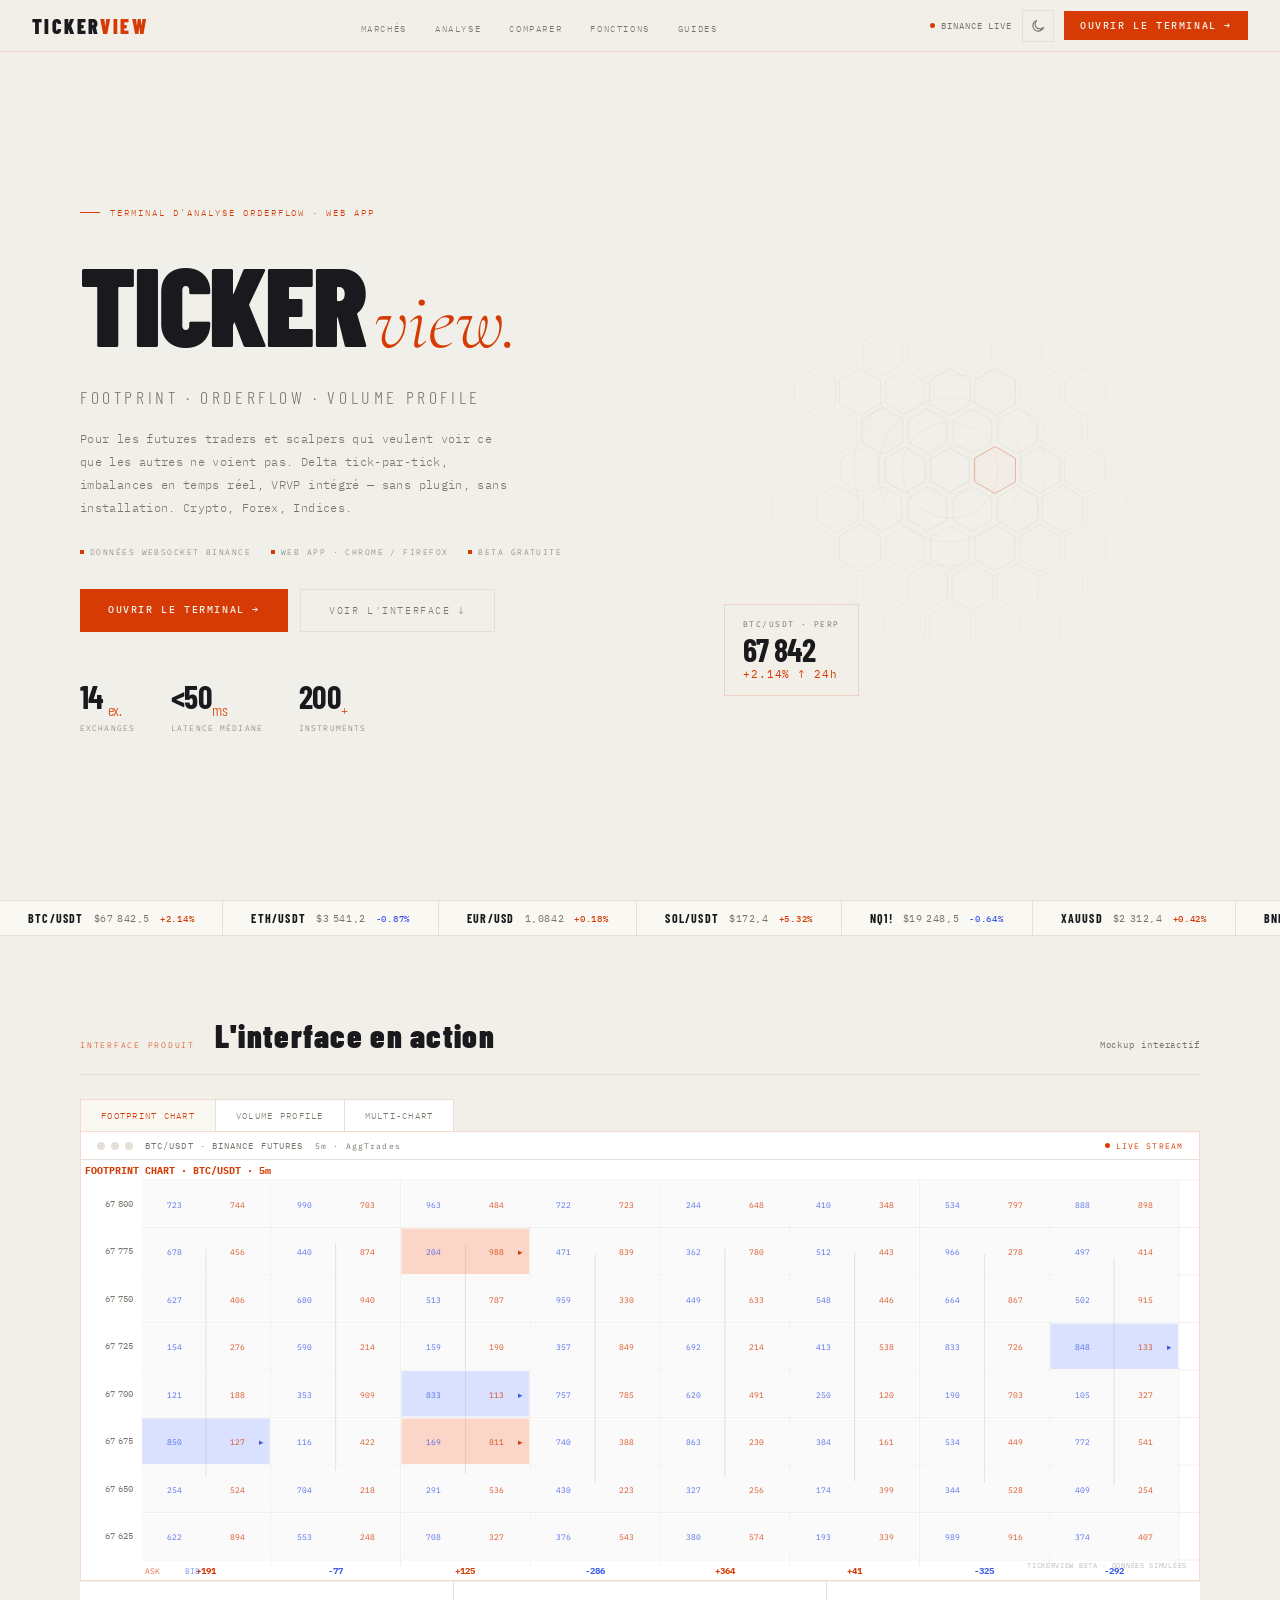
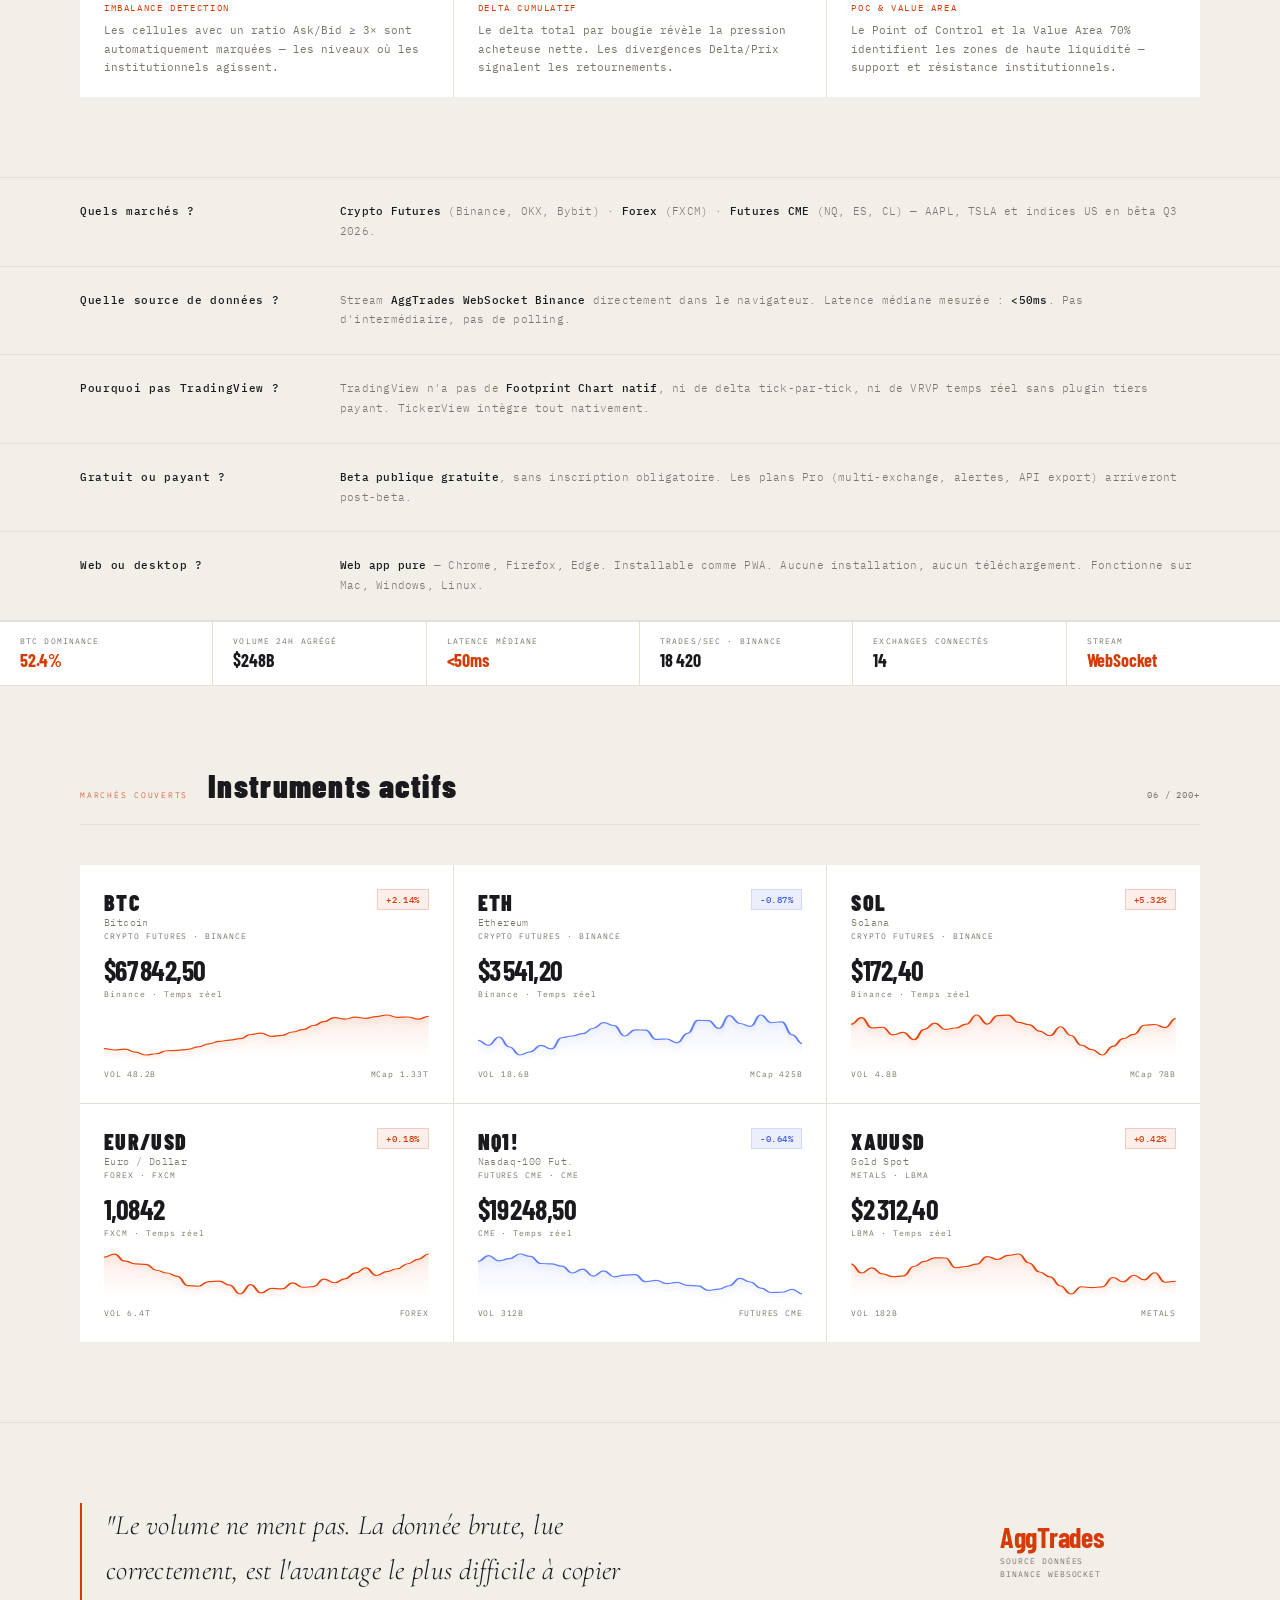
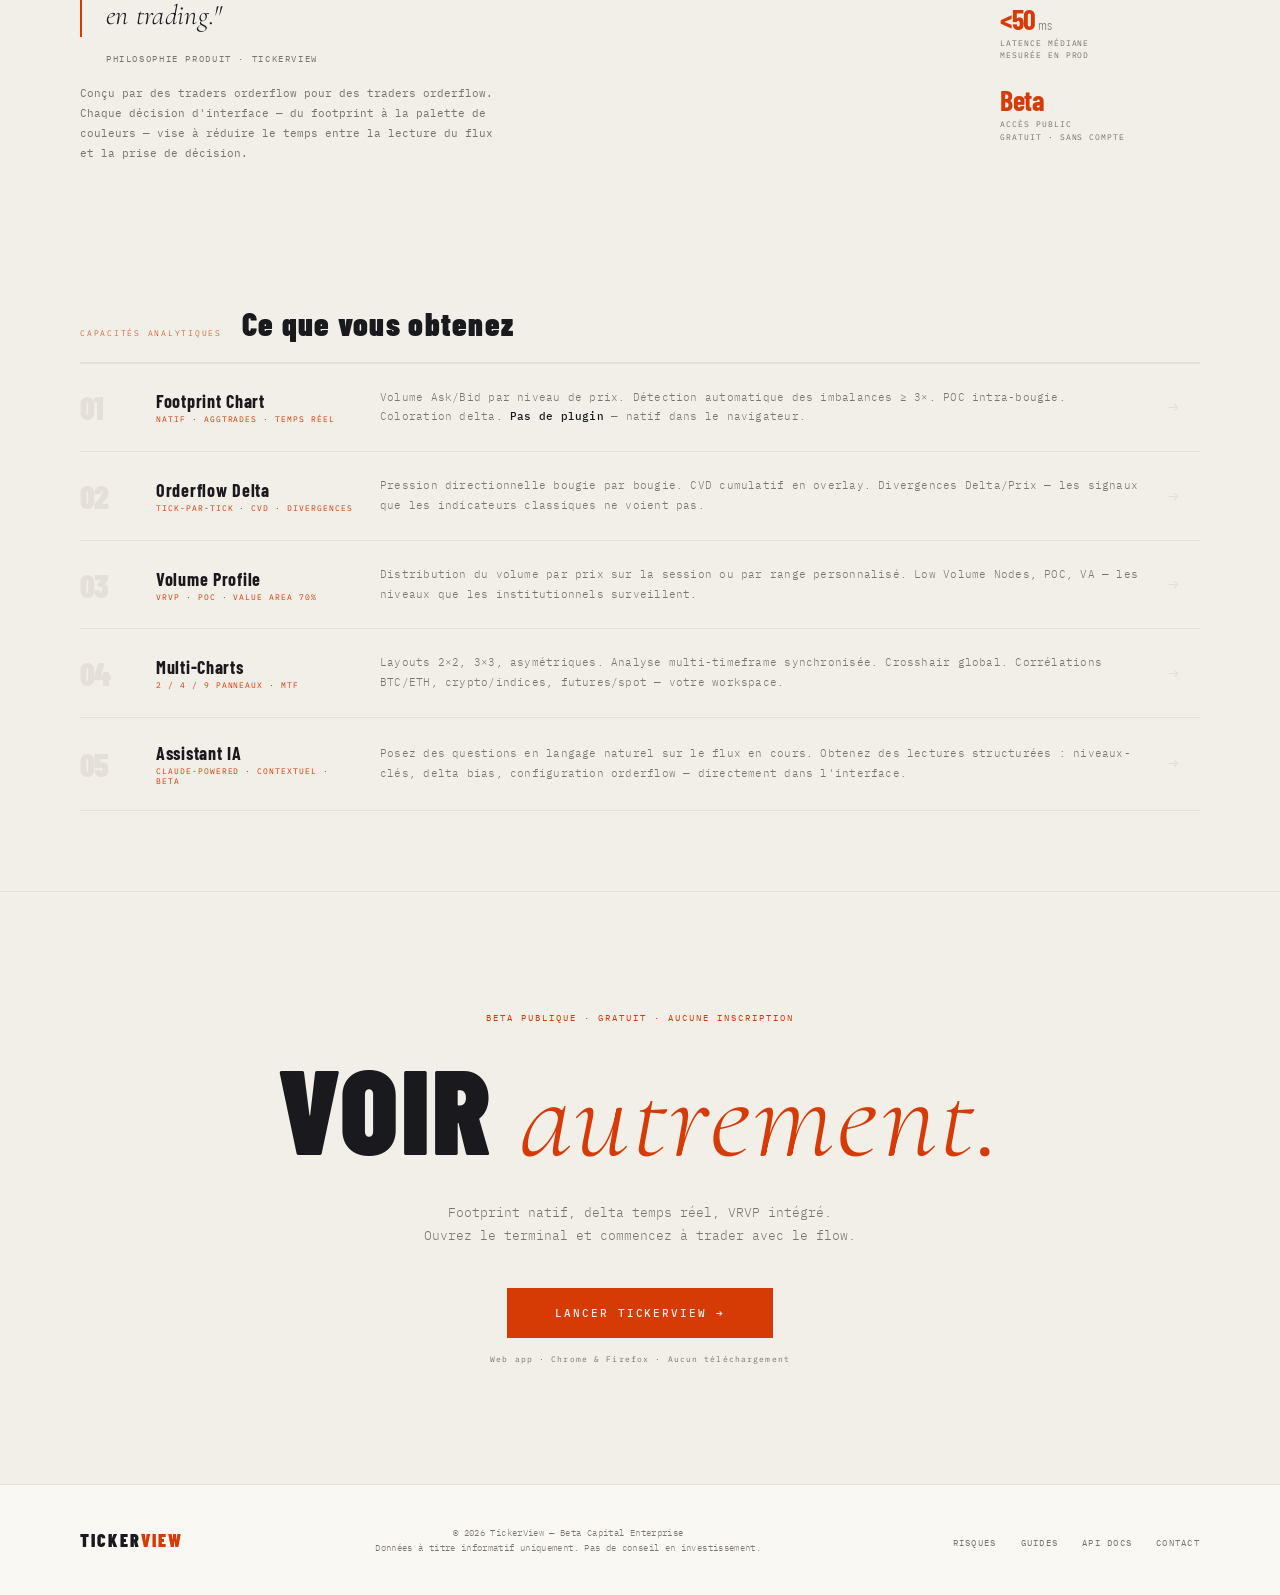
==== commit 56bee949: "Add files via upload" ====
--- a/TickerView/index.html
+++ b/TickerView/index.html
@@ -68,7 +68,8 @@
   </a>
   <ul class="nav-links">
     <li><a href="#instruments">Marchés</a></li>
-    <li><a href="#preview">Interface</a></li>
+    <li><a href="stock.html">Analyse</a></li>
+    <li><a href="compare.html">Comparer</a></li>
     <li><a href="#features">Fonctions</a></li>
     <li><a href="#guides">Guides</a></li>
   </ul>
@@ -79,7 +80,7 @@
     </div>
     <!-- Color mode toggle (src/utils/colorMode.js) -->
     <button class="theme-toggle" id="theme-toggle" aria-label="Changer le thème" title="Passer en mode clair"></button>
-    <a href="#" class="nav-cta">Ouvrir le terminal →</a>
+    <a href="stock.html" class="nav-cta">Ouvrir le terminal →</a>
   </div>
 </nav>
 
@@ -114,7 +115,7 @@
     </div>
 
     <div class="hero-actions reveal reveal-delay-3">
-      <a href="#" class="btn-primary">Ouvrir le terminal →</a>
+      <a href="stock.html" class="btn-primary">Ouvrir le terminal →</a>
       <a href="#preview" class="btn-ghost">Voir l'interface ↓</a>
     </div>
 
@@ -357,7 +358,7 @@
     Footprint natif, delta temps réel, VRVP intégré.<br>
     Ouvrez le terminal et commencez à trader avec le flow.
   </p>
-  <a href="#" class="cta-btn reveal reveal-delay-3">Lancer TickerView →</a>
+  <a href="stock.html" class="cta-btn reveal reveal-delay-3">Lancer TickerView →</a>
   <p class="cta-note reveal reveal-delay-4">Web app · Chrome &amp; Firefox · Aucun téléchargement</p>
 </section>
 </main>
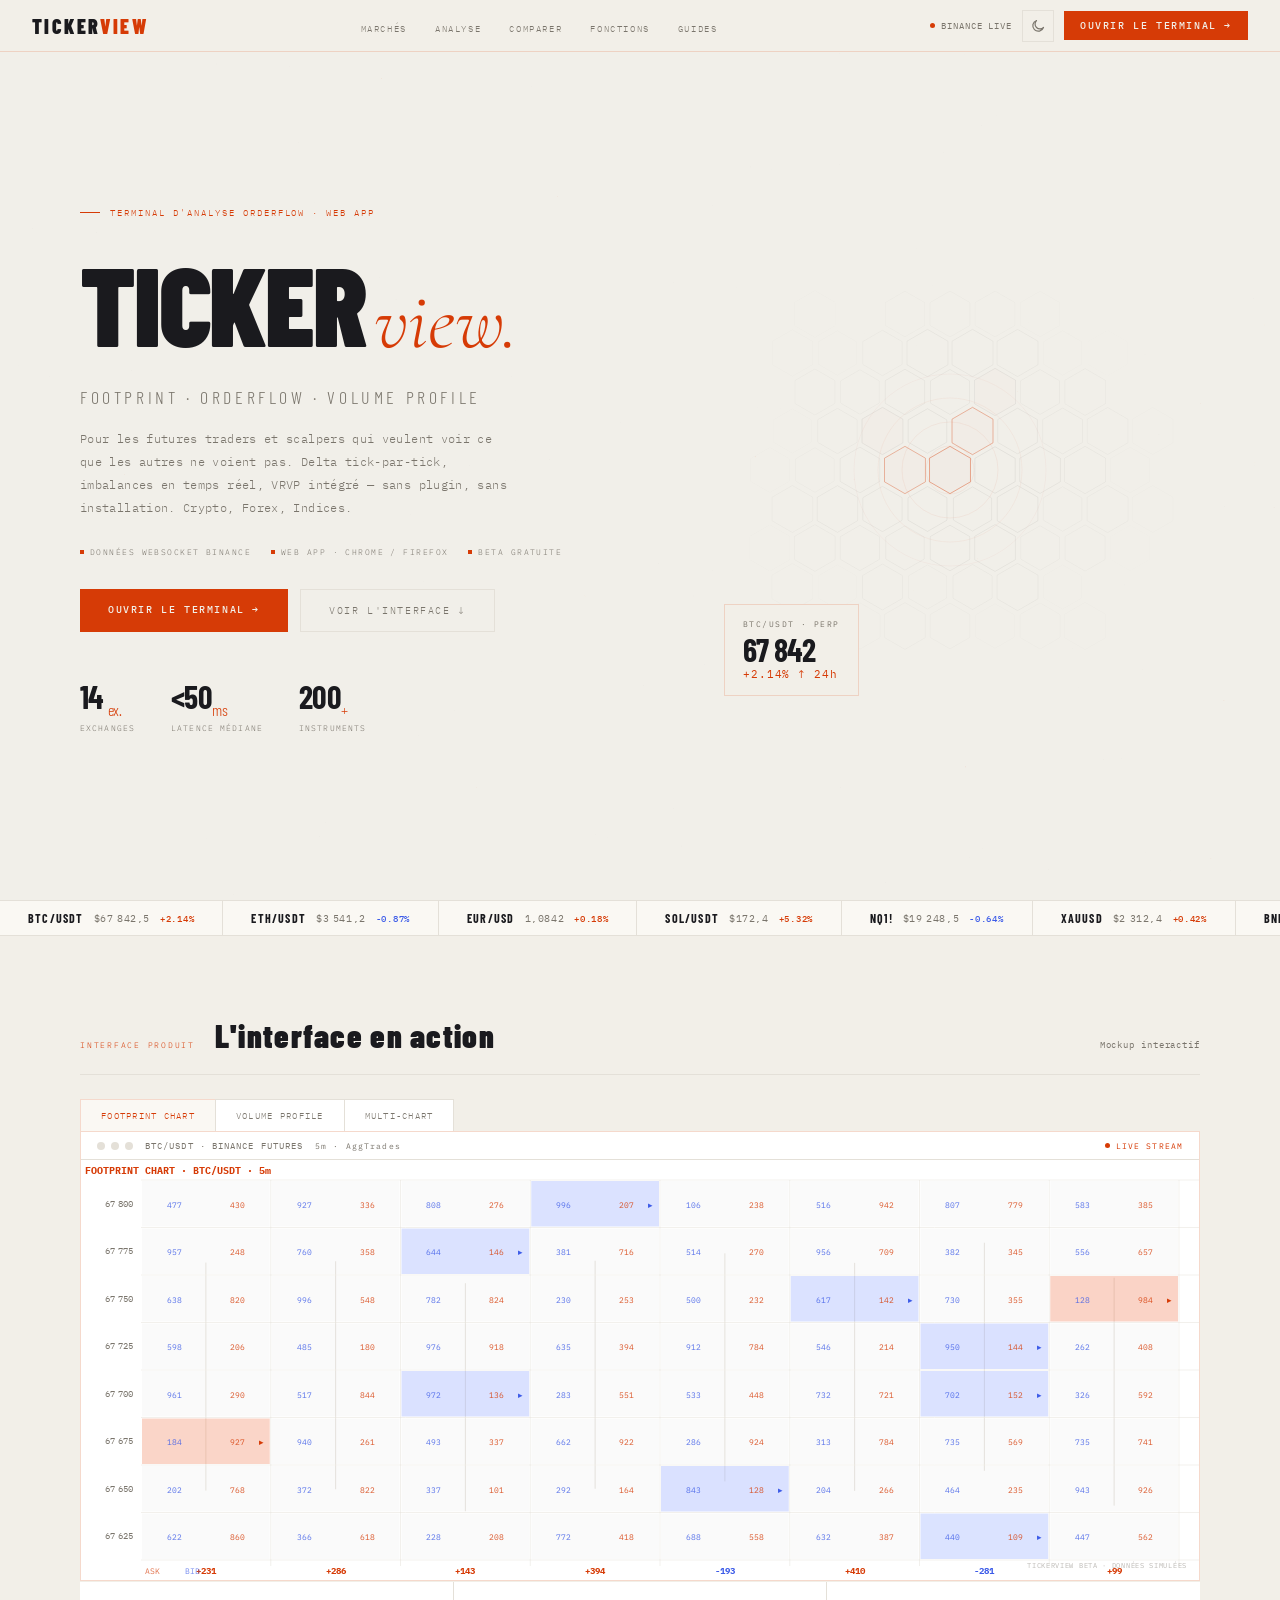
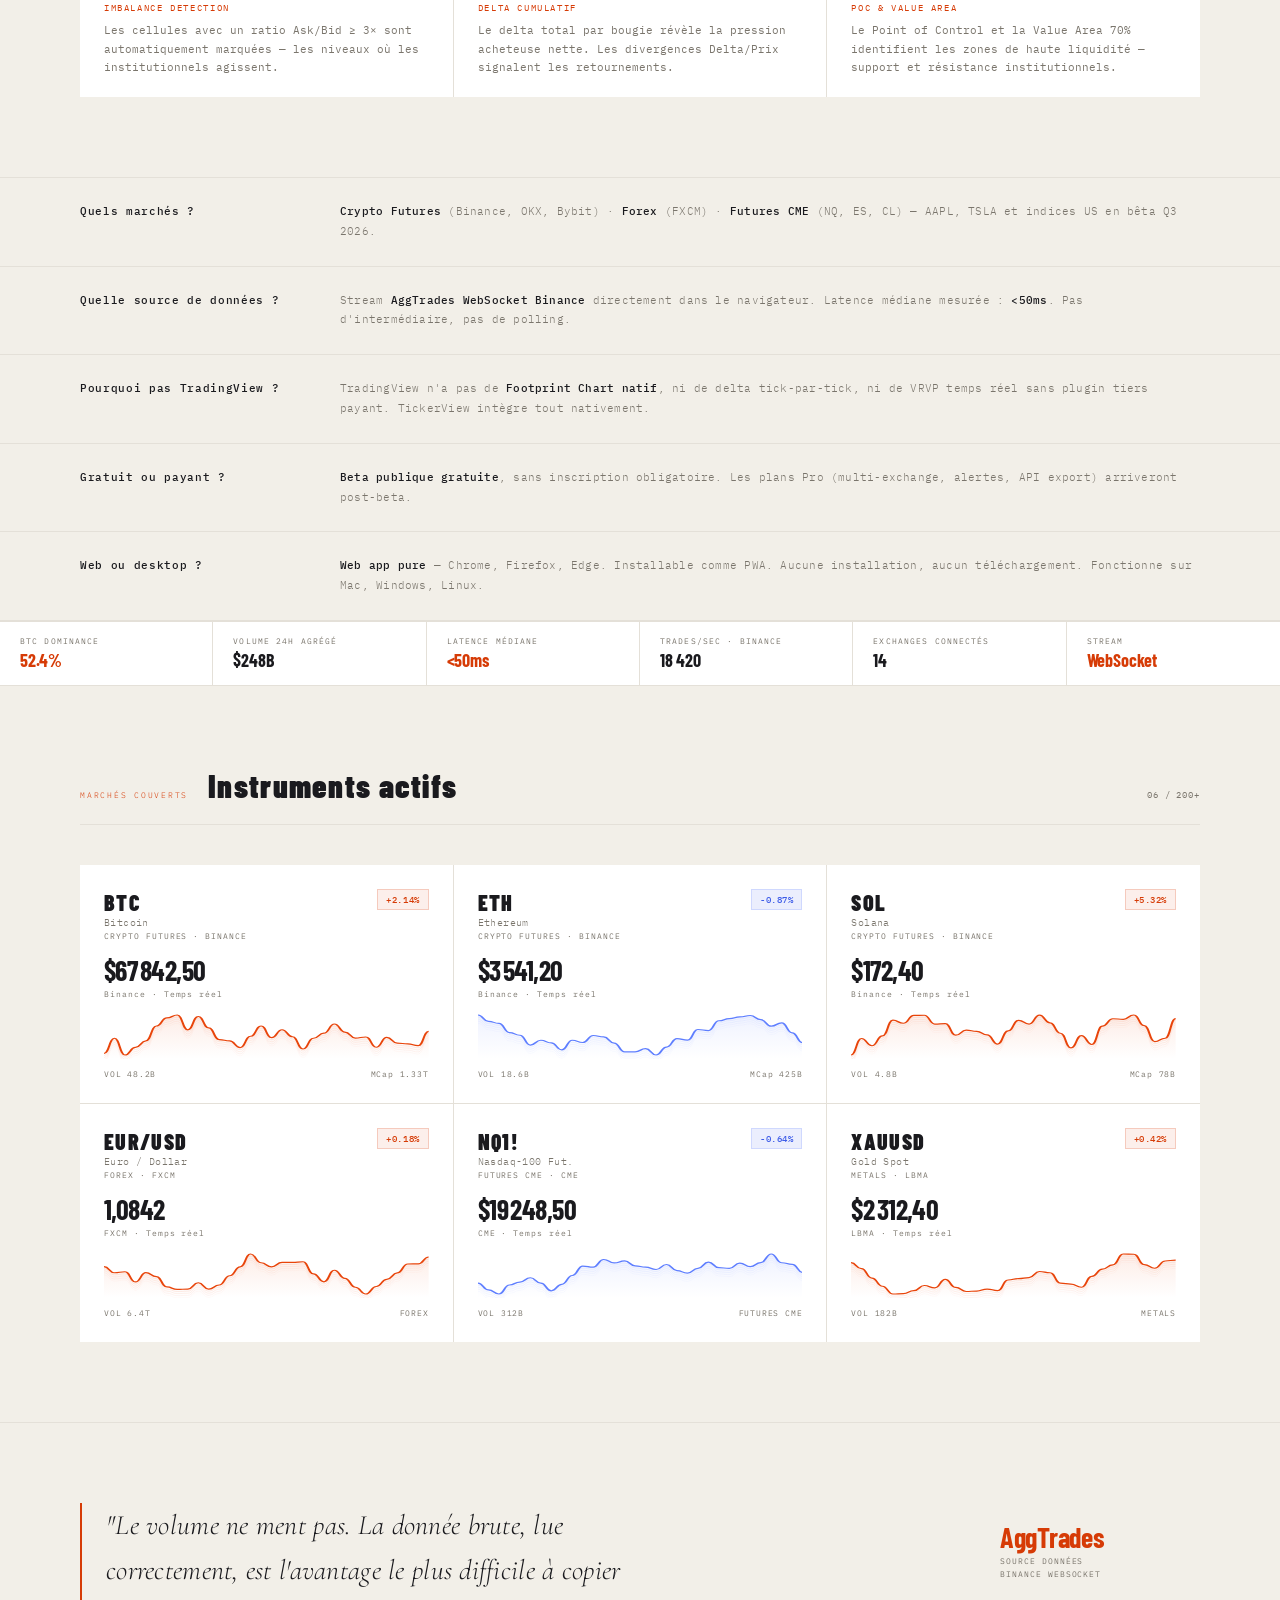
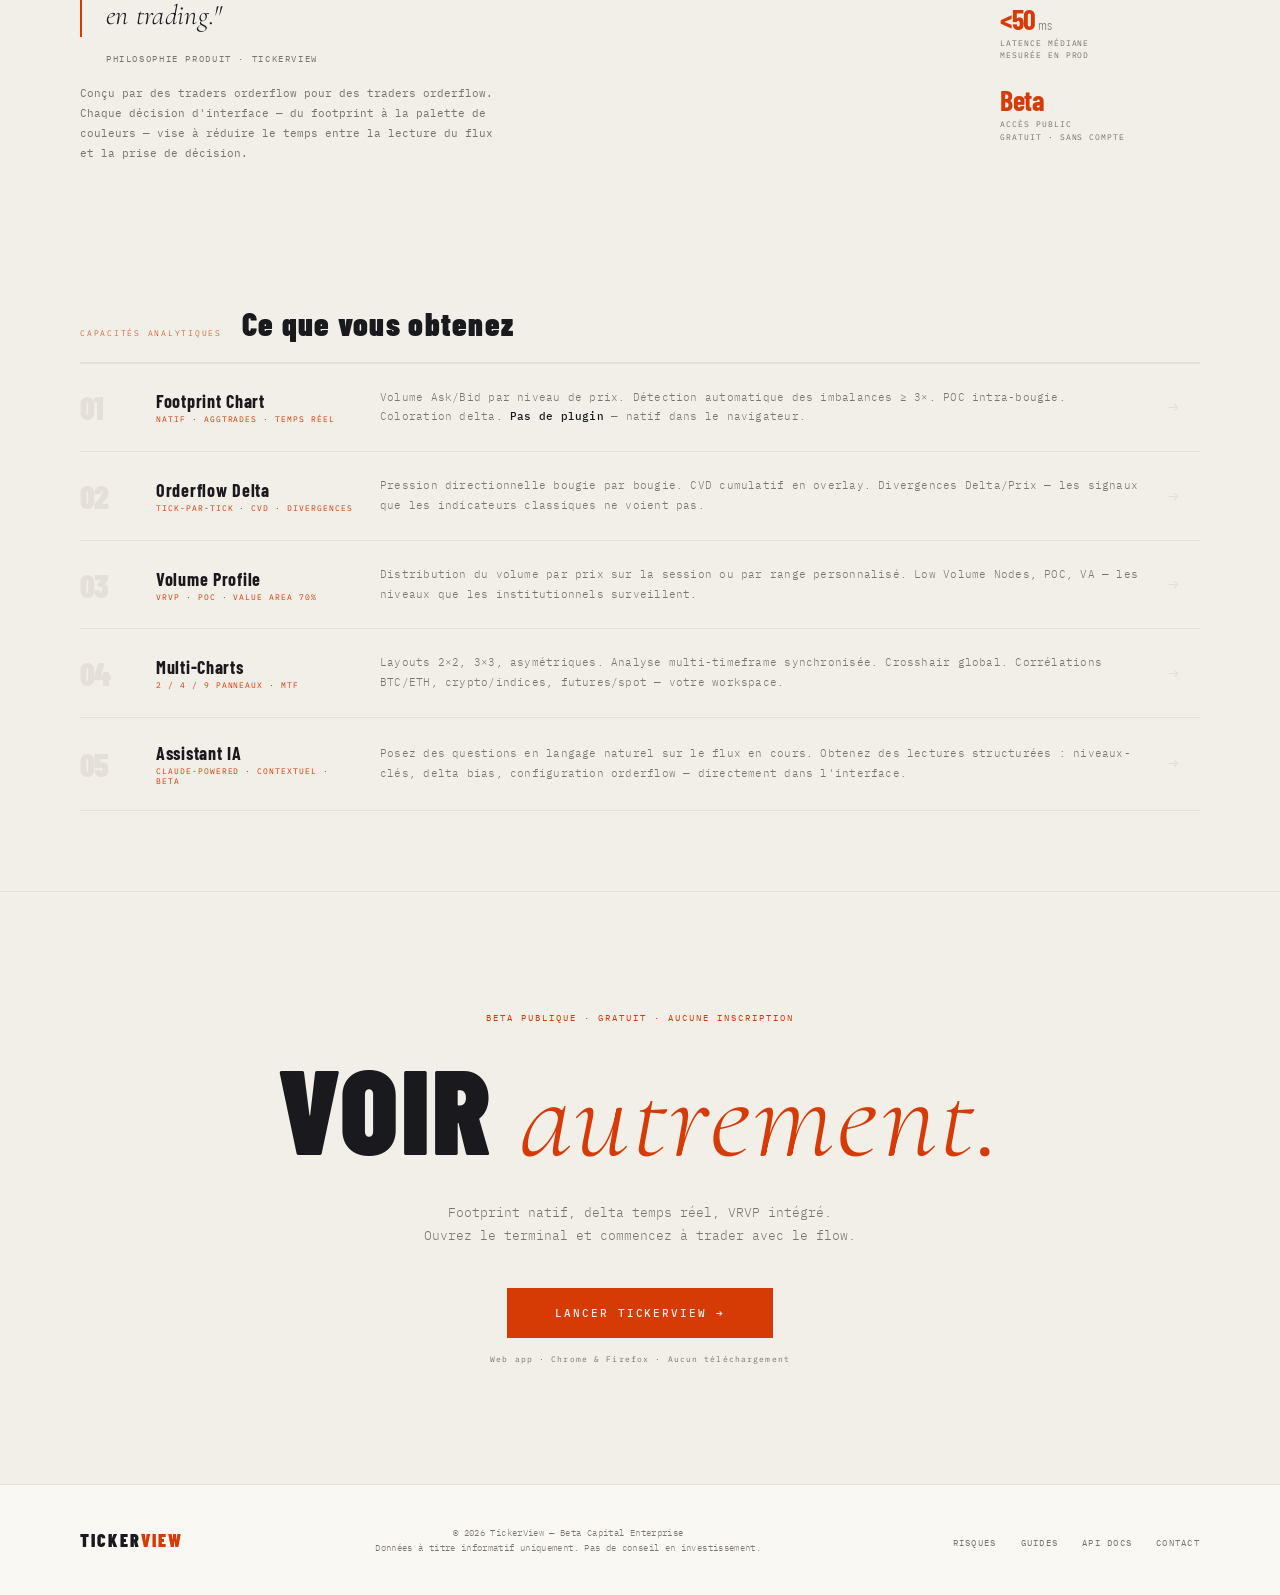
==== commit 62ecef2a: "Add files via upload" ====
--- a/TickerView/index.html
+++ b/TickerView/index.html
@@ -373,8 +373,8 @@
     Données à titre informatif uniquement. Pas de conseil en investissement.
   </p>
   <ul class="footer-links">
-    <li><a href="#" id="guides">Risques</a></li>
-    <li><a href="#">Guides</a></li>
+    <li><a href="#">Risques</a></li>
+    <li><a href="#guides">Guides</a></li>
     <li><a href="#">API Docs</a></li>
     <li><a href="#">Contact</a></li>
   </ul>
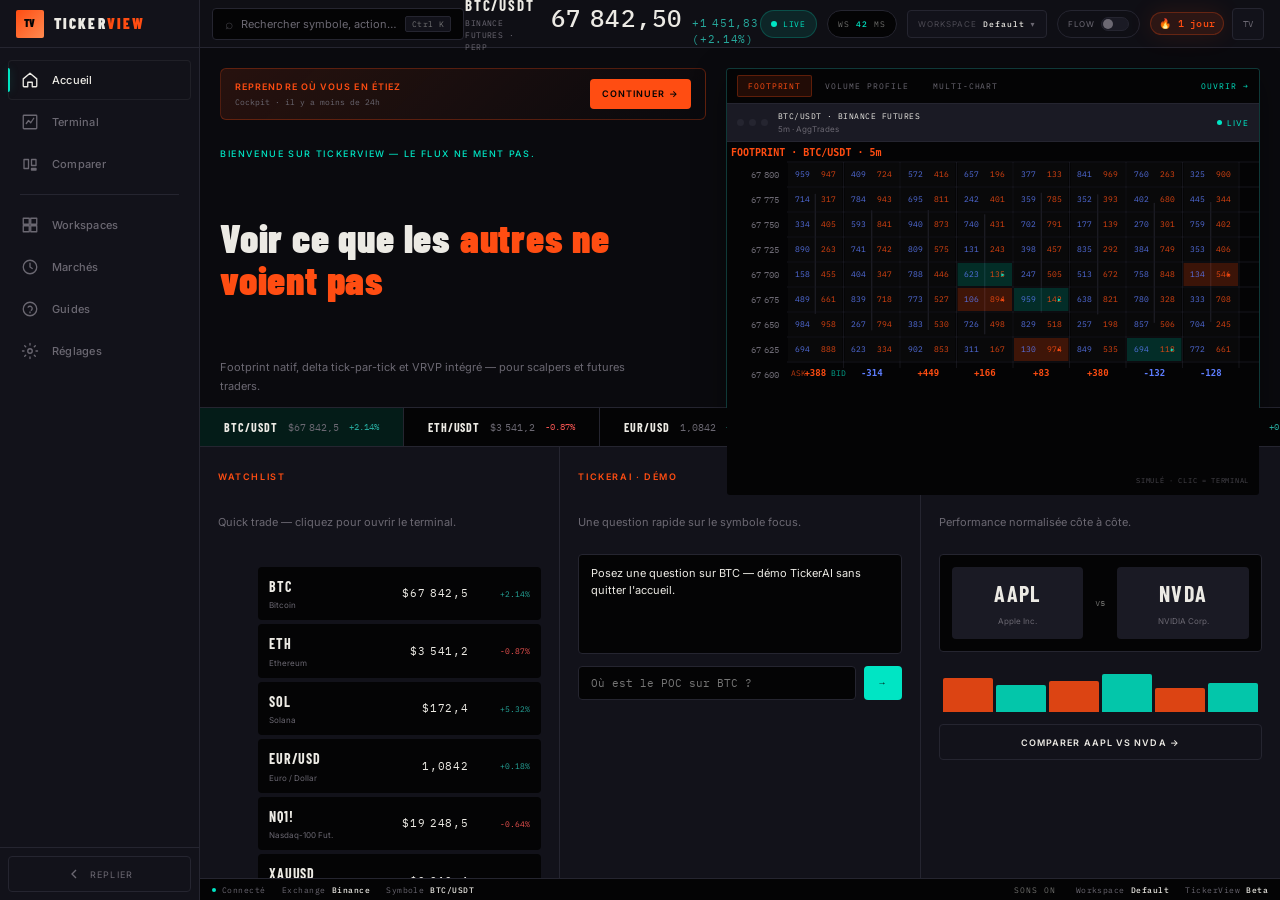
==== commit b7935ee5: "Add files via upload" ====
--- a/TickerView/index.html
+++ b/TickerView/index.html
@@ -2,15 +2,13 @@
 <html lang="fr" data-theme="dark">
 <head>
 <!-- ══════════════════════════════════════════════════════════
-     TICKERVIEW — Landing Page
-     index.html · Entry point
-     Architecture: /src/styles · /src/components · /src/utils
+     TICKERVIEW — Cockpit Accueil (Phase P2)
+     index.html · Shell + contenu #app-content
 ══════════════════════════════════════════════════════════════ -->
 <meta charset="UTF-8">
 <meta name="viewport" content="width=device-width, initial-scale=1.0">
-<meta name="theme-color" content="#E8440A">
-
-<!-- ── SEO ────────────────────────────────────────────────── -->
+<meta name="theme-color" content="#040405">
+
 <title>TickerView — Terminal Orderflow & Footprint Chart Temps Réel</title>
 <meta name="description" content="TickerView est un terminal d'analyse orderflow pour futures traders. Footprint Chart, Delta, Volume Profile (VRVP) sur Binance, CME et Forex — données WebSocket, <50ms.">
 <meta name="keywords" content="orderflow, footprint chart, volume profile, delta, CVD, scalping, futures trading, Binance, analyse technique, crypto trading">
@@ -18,7 +16,6 @@
 <meta name="author" content="TickerView — Beta Capital Enterprise">
 <link rel="canonical" href="https://tickerview.app/">
 
-<!-- ── Open Graph ─────────────────────────────────────────── -->
 <meta property="og:type" content="website">
 <meta property="og:url" content="https://tickerview.app/">
 <meta property="og:title" content="TickerView — Terminal Orderflow & Footprint Chart">
@@ -26,20 +23,18 @@
 <meta property="og:image" content="https://tickerview.app/og-image.jpg">
 <meta property="og:locale" content="fr_FR">
 
-<!-- ── PWA ────────────────────────────────────────────────── -->
 <link rel="manifest" href="manifest.json">
 <link rel="apple-touch-icon" href="src/assets/icons/icon-192.png">
 
-<!-- ── Fonts ──────────────────────────────────────────────── -->
 <link rel="preconnect" href="https://fonts.googleapis.com">
 <link rel="preconnect" href="https://fonts.gstatic.com" crossorigin>
-<link href="https://fonts.googleapis.com/css2?family=Barlow+Condensed:wght@200;300;700;900&family=Cormorant+Garamond:ital,wght@0,300;0,600;1,300;1,700&family=IBM+Plex+Mono:wght@300;400;500&display=swap" rel="stylesheet">
-
-<!-- ── Styles (Modular) ───────────────────────────────────── -->
-<link rel="stylesheet" href="src/styles/variables.css">
-<link rel="stylesheet" href="src/styles/global.css">
-
-<!-- ── Structured Data (JSON-LD) ──────────────────────────── -->
+<link href="https://fonts.googleapis.com/css2?family=Barlow+Condensed:wght@400;700;900&family=IBM+Plex+Mono:wght@400;500&family=Inter:wght@400;500;600&display=swap" rel="stylesheet">
+
+<link rel="stylesheet" href="src/styles/tokens-cinematic.css">
+<link rel="stylesheet" href="src/styles/app-shell.css">
+<link rel="stylesheet" href="src/styles/command-palette.css">
+<link rel="stylesheet" href="src/styles/home.css">
+
 <script type="application/ld+json">
 {
   "@context": "https://schema.org",
@@ -56,408 +51,296 @@
 
 <body>
 
-<!-- Background particle canvas -->
-<canvas id="void-canvas" aria-hidden="true"></canvas>
-
-<!-- ══════════════════════════════════════════════════════════
-     NAV
-══════════════════════════════════════════════════════════════ -->
-<nav role="navigation" aria-label="Navigation principale">
-  <a class="nav-logo" href="#" aria-label="TickerView — Accueil">
-    TICKER<span class="logo-fire">VIEW</span>
-  </a>
-  <ul class="nav-links">
-    <li><a href="#instruments">Marchés</a></li>
-    <li><a href="stock.html">Analyse</a></li>
-    <li><a href="compare.html">Comparer</a></li>
-    <li><a href="#features">Fonctions</a></li>
-    <li><a href="#guides">Guides</a></li>
-  </ul>
-  <div class="nav-actions">
-    <div class="nav-status" aria-label="Statut : données Binance en direct">
-      <span class="nav-dot" aria-hidden="true"></span>
-      <span>BINANCE LIVE</span>
+<div class="app-shell__grain" aria-hidden="true"></div>
+
+<div class="app-shell" id="app-shell" data-page="home">
+
+  <aside class="app-sidebar" role="navigation" aria-label="Navigation principale">
+
+    <a class="app-sidebar__brand" href="index.html" aria-label="TickerView — Accueil">
+      <span class="app-sidebar__brand-mark" aria-hidden="true">TV</span>
+      <span class="app-sidebar__brand-text">TICKER<em>VIEW</em></span>
+    </a>
+
+    <nav class="app-sidebar__nav">
+
+      <a class="app-sidebar__link is-active" href="index.html" data-nav="home">
+        <span class="app-sidebar__icon" aria-hidden="true">
+          <svg viewBox="0 0 24 24"><path d="M3 10.5 12 3l9 7.5V20a1 1 0 0 1-1 1h-5v-6H9v6H4a1 1 0 0 1-1-1v-9.5Z"/></svg>
+        </span>
+        <span class="app-sidebar__label">Accueil</span>
+      </a>
+
+      <a class="app-sidebar__link" href="stock.html" data-nav="terminal">
+        <span class="app-sidebar__icon" aria-hidden="true">
+          <svg viewBox="0 0 24 24"><rect x="3" y="3" width="18" height="18" rx="1"/><path d="M7 14l3-4 3 3 4-6"/></svg>
+        </span>
+        <span class="app-sidebar__label">Terminal</span>
+      </a>
+
+      <a class="app-sidebar__link" href="compare.html" data-nav="compare">
+        <span class="app-sidebar__icon" aria-hidden="true">
+          <svg viewBox="0 0 24 24"><path d="M4 6h6v12H4zM14 6h6v8h-6z"/><path d="M14 18h6v2h-6z"/></svg>
+        </span>
+        <span class="app-sidebar__label">Comparer</span>
+      </a>
+
+      <div class="app-sidebar__sep" role="separator"></div>
+
+      <a class="app-sidebar__link" href="#" data-nav="workspaces" title="Workspaces sauvegardés">
+        <span class="app-sidebar__icon" aria-hidden="true">
+          <svg viewBox="0 0 24 24"><rect x="3" y="3" width="8" height="8"/><rect x="13" y="3" width="8" height="8"/><rect x="3" y="13" width="8" height="8"/><rect x="13" y="13" width="8" height="8"/></svg>
+        </span>
+        <span class="app-sidebar__label">Workspaces</span>
+      </a>
+
+      <a class="app-sidebar__link" href="#instruments" data-nav="markets">
+        <span class="app-sidebar__icon" aria-hidden="true">
+          <svg viewBox="0 0 24 24"><circle cx="12" cy="12" r="9"/><path d="M12 7v5l3 2"/></svg>
+        </span>
+        <span class="app-sidebar__label">Marchés</span>
+      </a>
+
+      <a class="app-sidebar__link" href="#home-help" data-nav="guides">
+        <span class="app-sidebar__icon" aria-hidden="true">
+          <svg viewBox="0 0 24 24"><circle cx="12" cy="12" r="9"/><path d="M9.5 9.5a3 3 0 1 1 4.2 4.2"/><path d="M12 16v1"/></svg>
+        </span>
+        <span class="app-sidebar__label">Guides</span>
+      </a>
+
+      <a class="app-sidebar__link" href="#" data-nav="settings" title="Phase P5 — Réglages">
+        <span class="app-sidebar__icon" aria-hidden="true">
+          <svg viewBox="0 0 24 24"><circle cx="12" cy="12" r="3"/><path d="M12 2v2M12 20v2M4.9 4.9l1.4 1.4M17.7 17.7l1.4 1.4M2 12h2M20 12h2M4.9 19.1l1.4-1.4M17.7 6.3l1.4-1.4"/></svg>
+        </span>
+        <span class="app-sidebar__label">Réglages</span>
+      </a>
+
+    </nav>
+
+    <div class="app-sidebar__footer">
+      <button type="button" class="app-sidebar__toggle" data-shell-toggle-sidebar aria-label="Replier la barre latérale" aria-expanded="true">
+        <svg viewBox="0 0 24 24" aria-hidden="true"><path d="M15 6l-6 6 6 6"/></svg>
+        <span class="app-sidebar__toggle-label">Replier</span>
+      </button>
     </div>
-    <!-- Color mode toggle (src/utils/colorMode.js) -->
-    <button class="theme-toggle" id="theme-toggle" aria-label="Changer le thème" title="Passer en mode clair"></button>
-    <a href="stock.html" class="nav-cta">Ouvrir le terminal →</a>
-  </div>
-</nav>
-
-<!-- ══════════════════════════════════════════════════════════
-     HERO
-══════════════════════════════════════════════════════════════ -->
-<main>
-<section class="hero" aria-labelledby="hero-heading">
-  <div class="hero-text">
-    <p class="hero-eyebrow reveal">Terminal d'analyse orderflow · Web App</p>
-
-    <div class="hero-title-block reveal reveal-delay-1" id="hero-heading">
-      <span class="hero-title-main">TICKER</span>
-      <span class="hero-title-sub">view.</span>
-    </div>
-
-    <p class="hero-tagline reveal reveal-delay-2">
-      Footprint · Orderflow · Volume Profile
-    </p>
-
-    <p class="hero-desc reveal reveal-delay-2">
-      Pour les futures traders et scalpers qui veulent voir ce que les autres ne voient pas.
-      Delta tick-par-tick, imbalances en temps réel, VRVP intégré — sans plugin, sans installation.
-      Crypto, Forex, Indices.
-    </p>
-
-    <!-- Trust signals answering key user questions -->
-    <div class="hero-trust reveal reveal-delay-3">
-      <span class="hero-trust-item">Données WebSocket Binance</span>
-      <span class="hero-trust-item">Web app · Chrome / Firefox</span>
-      <span class="hero-trust-item">Beta gratuite</span>
-    </div>
-
-    <div class="hero-actions reveal reveal-delay-3">
-      <a href="stock.html" class="btn-primary">Ouvrir le terminal →</a>
-      <a href="#preview" class="btn-ghost">Voir l'interface ↓</a>
-    </div>
-
-    <div class="hero-stats">
-      <div class="hstat reveal reveal-delay-3">
-        <span class="hstat-val">14 <sub>ex.</sub></span>
-        <span class="hstat-lbl">Exchanges</span>
-      </div>
-      <div class="hstat reveal reveal-delay-4">
-        <span class="hstat-val">&lt;50<sub>ms</sub></span>
-        <span class="hstat-lbl">Latence médiane</span>
-      </div>
-      <div class="hstat reveal reveal-delay-5">
-        <span class="hstat-val">200<sub>+</sub></span>
-        <span class="hstat-lbl">Instruments</span>
-      </div>
-    </div>
-  </div>
-
-  <div class="hero-visual reveal reveal-delay-2" aria-hidden="true">
-    <canvas id="hex-canvas" width="500" height="500" aria-hidden="true"></canvas>
-    <div class="hero-price-overlay">
-      <div class="hpo-sym">BTC/USDT · PERP</div>
-      <div class="hpo-price" id="hero-price">67 842</div>
-      <div class="hpo-change up" id="hero-change">+2.14%  ↑ 24h</div>
-    </div>
-  </div>
-</section>
-
-<!-- ══════════════════════════════════════════════════════════
-     TICKER TAPE
-══════════════════════════════════════════════════════════════ -->
-<div class="ticker-tape-wrap" aria-hidden="true">
-  <div class="ticker-tape-inner" id="tape"></div>
-</div>
-
-<!-- ══════════════════════════════════════════════════════════
-     PRODUCT PREVIEW — "L'interface en action"
-══════════════════════════════════════════════════════════════ -->
-<section class="section-preview" id="preview" aria-labelledby="preview-heading">
-  <div class="section-header">
-    <div class="section-label reveal">Interface produit</div>
-    <div class="section-title reveal reveal-delay-1" id="preview-heading">L'interface en action</div>
-    <div class="section-count reveal">Mockup interactif</div>
-  </div>
-
-  <!-- Tab selector (src/components/ProductPreview/productPreview.js) -->
-  <div class="preview-tabs reveal reveal-delay-1">
-    <button class="ptab active">Footprint Chart</button>
-    <button class="ptab">Volume Profile</button>
-    <button class="ptab">Multi-Chart</button>
-  </div>
-
-  <div class="preview-frame reveal reveal-delay-2">
-    <!-- Terminal top bar -->
-    <div class="preview-topbar">
-      <div class="ptb-dots">
-        <div class="ptb-dot"></div>
-        <div class="ptb-dot"></div>
-        <div class="ptb-dot"></div>
-      </div>
-      <div class="ptb-meta">
-        <span class="ptb-sym">BTC/USDT · BINANCE FUTURES</span>
-        <span class="ptb-tf">5m · AggTrades</span>
-      </div>
-      <div class="ptb-live">
-        <span class="ptb-live-dot"></span>
-        <span>LIVE STREAM</span>
-      </div>
-    </div>
-    <!-- Canvas drawn by productPreview.js -->
-    <div class="preview-canvas-wrap">
-      <canvas id="preview-canvas" aria-label="Aperçu de l'interface TickerView"></canvas>
-      <div class="preview-badge">TickerView Beta · Données simulées</div>
-    </div>
-  </div>
-
-  <!-- Feature callouts under the preview -->
-  <div style="display:grid;grid-template-columns:repeat(3,1fr);gap:1px;background:var(--border);margin-top:1px;">
-    <div style="background:var(--bg-card);padding:20px 24px;">
-      <div style="font-size:9px;letter-spacing:0.18em;text-transform:uppercase;color:var(--accent);margin-bottom:8px;">Imbalance Detection</div>
-      <div style="font-size:11px;line-height:1.7;color:var(--text-secondary);">Les cellules avec un ratio Ask/Bid ≥ 3× sont automatiquement marquées — les niveaux où les institutionnels agissent.</div>
-    </div>
-    <div style="background:var(--bg-card);padding:20px 24px;">
-      <div style="font-size:9px;letter-spacing:0.18em;text-transform:uppercase;color:var(--accent);margin-bottom:8px;">Delta cumulatif</div>
-      <div style="font-size:11px;line-height:1.7;color:var(--text-secondary);">Le delta total par bougie révèle la pression acheteuse nette. Les divergences Delta/Prix signalent les retournements.</div>
-    </div>
-    <div style="background:var(--bg-card);padding:20px 24px;">
-      <div style="font-size:9px;letter-spacing:0.18em;text-transform:uppercase;color:var(--accent);margin-bottom:8px;">POC & Value Area</div>
-      <div style="font-size:11px;line-height:1.7;color:var(--text-secondary);">Le Point of Control et la Value Area 70% identifient les zones de haute liquidité — support et résistance institutionnels.</div>
-    </div>
-  </div>
-</section>
-
-<!-- ══════════════════════════════════════════════════════════
-     WHY TICKERVIEW — Conversion FAQ
-══════════════════════════════════════════════════════════════ -->
-<div class="why-strip" role="region" aria-label="Questions fréquentes">
-  <div class="why-row reveal">
-    <div class="why-q">Quels marchés ?</div>
-    <div class="why-a"><strong>Crypto Futures</strong> (Binance, OKX, Bybit) · <strong>Forex</strong> (FXCM) · <strong>Futures CME</strong> (NQ, ES, CL) — AAPL, TSLA et indices US en bêta Q3 2026.</div>
-  </div>
-  <div class="why-row reveal">
-    <div class="why-q">Quelle source de données ?</div>
-    <div class="why-a">Stream <strong>AggTrades WebSocket Binance</strong> directement dans le navigateur. Latence médiane mesurée : <strong>&lt;50ms</strong>. Pas d'intermédiaire, pas de polling.</div>
-  </div>
-  <div class="why-row reveal">
-    <div class="why-q">Pourquoi pas TradingView ?</div>
-    <div class="why-a">TradingView n'a pas de <strong>Footprint Chart natif</strong>, ni de delta tick-par-tick, ni de VRVP temps réel sans plugin tiers payant. TickerView intègre tout nativement.</div>
-  </div>
-  <div class="why-row reveal">
-    <div class="why-q">Gratuit ou payant ?</div>
-    <div class="why-a"><strong>Beta publique gratuite</strong>, sans inscription obligatoire. Les plans Pro (multi-exchange, alertes, API export) arriveront post-beta.</div>
-  </div>
-  <div class="why-row reveal">
-    <div class="why-q">Web ou desktop ?</div>
-    <div class="why-a"><strong>Web app pure</strong> — Chrome, Firefox, Edge. Installable comme PWA. Aucune installation, aucun téléchargement. Fonctionne sur Mac, Windows, Linux.</div>
+
+  </aside>
+
+  <div class="app-main">
+
+    <header class="app-topbar" role="banner">
+
+      <button type="button" class="app-topbar__search" data-shell-cmd-palette aria-label="Ouvrir la palette de commandes (Ctrl+K)">
+        <span class="app-topbar__search-icon" aria-hidden="true">⌕</span>
+        <span>Rechercher symbole, action…</span>
+        <kbd>Ctrl K</kbd>
+      </button>
+
+      <div class="app-topbar__focus" aria-live="polite" aria-atomic="true">
+        <div>
+          <div class="app-topbar__symbol" data-shell-symbol>BTC/USDT</div>
+          <div class="app-topbar__venue" data-shell-venue>Binance Futures · PERP</div>
+        </div>
+        <div class="app-topbar__price-block">
+          <span class="app-topbar__price data-value" data-shell-price>67 842.50</span>
+          <span class="app-topbar__change is-up data-value" data-shell-change>+1 450.42 (+2.14%)</span>
+        </div>
+      </div>
+
+      <div class="app-topbar__actions">
+        <span class="app-topbar__pill app-topbar__pill--live" title="Flux WebSocket actif">
+          <span class="app-topbar__live-dot" aria-hidden="true"></span>
+          LIVE
+        </span>
+        <span class="app-topbar__pill app-topbar__latency" title="Latence médiane">
+          WS <strong data-shell-latency>42</strong>ms
+        </span>
+        <button type="button" class="app-topbar__flow" data-shell-toggle-flow aria-pressed="false" aria-label="Activer le mode Flow">
+          <span>Flow</span>
+          <span class="app-topbar__flow-track" aria-hidden="true"><span class="app-topbar__flow-thumb"></span></span>
+        </button>
+        <div class="app-topbar__user-cluster">
+          <span class="app-topbar__streak" data-shell-streak aria-label="Série d'analyse">🔥 1 jour</span>
+          <button type="button" class="app-topbar__user" aria-label="Profil utilisateur">
+            <span aria-hidden="true">TV</span>
+          </button>
+        </div>
+      </div>
+    </header>
+
+    <main id="app-content" role="main" tabindex="-1">
+
+      <div class="home-cockpit">
+
+        <!-- ── Hero compact + mini footprint ── -->
+        <section class="cockpit-hero" aria-labelledby="cockpit-hero-title">
+          <div class="cockpit-hero__copy">
+            <p class="cockpit-hero__eyebrow">Terminal orderflow · Web App · &lt;50ms</p>
+            <h1 class="cockpit-hero__title" id="cockpit-hero-title">
+              Voir ce que les <em>autres ne voient pas</em>
+            </h1>
+            <p class="cockpit-hero__sub">
+              Footprint natif, delta tick-par-tick et VRVP intégré — pour scalpers et futures traders.
+            </p>
+            <div class="cockpit-hero__tags">
+              <span class="cockpit-hero__tag">WebSocket Binance</span>
+              <span class="cockpit-hero__tag">Beta gratuite</span>
+              <span class="cockpit-hero__tag">PWA</span>
+            </div>
+            <div class="cockpit-hero__actions">
+              <a href="stock.html?sym=BTC" class="cockpit-btn cockpit-btn--primary">Ouvrir le terminal →</a>
+              <button type="button" class="cockpit-btn cockpit-btn--ai" id="home-ai-cta">Essayer TickerAI</button>
+            </div>
+          </div>
+
+          <div class="cockpit-preview" aria-label="Aperçu footprint interactif">
+            <div class="cockpit-preview__head">
+              <div class="cockpit-preview__tabs" role="tablist">
+                <button type="button" class="cockpit-preview__tab ptab active" role="tab" aria-selected="true">Footprint</button>
+                <button type="button" class="cockpit-preview__tab ptab" role="tab">Volume Profile</button>
+                <button type="button" class="cockpit-preview__tab ptab" role="tab">Multi-Chart</button>
+              </div>
+              <a href="stock.html?sym=BTC" class="cockpit-preview__open" data-preview-open>Ouvrir →</a>
+            </div>
+            <div class="cockpit-preview__frame preview-frame">
+              <div class="preview-topbar">
+                <div class="ptb-dots" aria-hidden="true">
+                  <div class="ptb-dot"></div><div class="ptb-dot"></div><div class="ptb-dot"></div>
+                </div>
+                <div class="ptb-meta">
+                  <span class="ptb-sym">BTC/USDT · BINANCE FUTURES</span>
+                  <span class="ptb-tf">5m · AggTrades</span>
+                </div>
+                <div class="ptb-live">
+                  <span class="ptb-live-dot"></span>
+                  <span>LIVE</span>
+                </div>
+              </div>
+              <div class="preview-canvas-wrap">
+                <canvas id="preview-canvas" aria-label="Aperçu footprint TickerView"></canvas>
+                <div class="preview-badge">Simulé · Clic = Terminal</div>
+              </div>
+            </div>
+          </div>
+        </section>
+
+        <!-- ── Ticker tape cliquable ── -->
+        <div class="cockpit-tape ticker-tape-wrap" aria-label="Flux de prix en direct">
+          <div class="ticker-tape-inner" id="tape"></div>
+        </div>
+
+        <!-- ── Grille 3 actions ── -->
+        <section class="cockpit-actions" aria-label="Actions rapides">
+
+          <article class="cockpit-card" aria-labelledby="card-watchlist">
+            <h2 class="cockpit-card__label" id="card-watchlist">Watchlist</h2>
+            <p class="cockpit-card__hint">Quick trade — cliquez pour ouvrir le terminal.</p>
+            <ul class="cockpit-watchlist" id="cockpit-watchlist"></ul>
+          </article>
+
+          <article class="cockpit-card" aria-labelledby="card-ai">
+            <h2 class="cockpit-card__label" id="card-ai">TickerAI · Démo</h2>
+            <p class="cockpit-card__hint">Une question rapide sur le symbole focus.</p>
+            <div class="cockpit-ai__out" id="home-ai-out" role="status"></div>
+            <div class="cockpit-ai__row">
+              <input type="text" id="home-ai-input" class="cockpit-ai__input" placeholder="Où est le POC sur BTC ?" aria-label="Question TickerAI" autocomplete="off" spellcheck="false">
+              <button type="button" id="home-ai-send" class="cockpit-ai__send">→</button>
+            </div>
+          </article>
+
+          <article class="cockpit-card" aria-labelledby="card-compare">
+            <h2 class="cockpit-card__label" id="card-compare">Comparer</h2>
+            <p class="cockpit-card__hint">Performance normalisée côte à côte.</p>
+            <div class="cockpit-compare__pair">
+              <div class="cockpit-compare__sym">
+                <strong>AAPL</strong>
+                <span>Apple Inc.</span>
+              </div>
+              <span class="cockpit-compare__vs">vs</span>
+              <div class="cockpit-compare__sym">
+                <strong>NVDA</strong>
+                <span>NVIDIA Corp.</span>
+              </div>
+            </div>
+            <div class="cockpit-compare__spark" aria-hidden="true">
+              <div class="cockpit-compare__bar cockpit-compare__bar--a" style="height:72%"></div>
+              <div class="cockpit-compare__bar cockpit-compare__bar--b" style="height:58%"></div>
+              <div class="cockpit-compare__bar cockpit-compare__bar--a" style="height:65%"></div>
+              <div class="cockpit-compare__bar cockpit-compare__bar--b" style="height:80%"></div>
+              <div class="cockpit-compare__bar cockpit-compare__bar--a" style="height:50%"></div>
+              <div class="cockpit-compare__bar cockpit-compare__bar--b" style="height:62%"></div>
+            </div>
+            <button type="button" class="cockpit-btn cockpit-btn--ghost" id="cockpit-compare-go" style="width:100%">Comparer AAPL vs NVDA →</button>
+          </article>
+
+        </section>
+
+        <!-- ── Instruments + filtres ── -->
+        <section class="cockpit-instruments" id="instruments" aria-labelledby="instruments-heading">
+          <div class="cockpit-instruments__head">
+            <h2 class="cockpit-instruments__title" id="instruments-heading">Instruments actifs</h2>
+            <div class="cockpit-filters" id="instruments-filters" role="group" aria-label="Filtrer par marché">
+              <button type="button" class="cockpit-filter is-active" data-filter="all">Tous</button>
+              <button type="button" class="cockpit-filter" data-filter="crypto">Crypto</button>
+              <button type="button" class="cockpit-filter" data-filter="futures">Futures</button>
+              <button type="button" class="cockpit-filter" data-filter="fx">FX</button>
+            </div>
+            <span class="cockpit-instruments__count" id="instruments-count">06 / 6+</span>
+          </div>
+          <div class="instruments-grid" id="instruments-grid" role="list"></div>
+        </section>
+
+        <!-- ── FAQ condensée (tiroir Guides) ── -->
+        <details class="home-help" id="home-help">
+          <summary>Aide rapide &amp; FAQ</summary>
+          <div class="home-help__body">
+            <div class="home-help__row">
+              <span class="home-help__q">Marchés</span>
+              <p class="home-help__a"><strong>Crypto Futures</strong> (Binance, OKX, Bybit) · <strong>Forex</strong> · <strong>CME</strong> (NQ, ES) — actions US en bêta.</p>
+            </div>
+            <div class="home-help__row">
+              <span class="home-help__q">Données</span>
+              <p class="home-help__a">Stream <strong>AggTrades WebSocket</strong> — latence médiane <strong>&lt;50ms</strong>.</p>
+            </div>
+            <div class="home-help__row">
+              <span class="home-help__q">vs TradingView</span>
+              <p class="home-help__a"><strong>Footprint natif</strong>, delta tick-par-tick et VRVP sans plugin payant.</p>
+            </div>
+            <div class="home-help__row">
+              <span class="home-help__q">Tarif</span>
+              <p class="home-help__a"><strong>Beta gratuite</strong>, sans inscription obligatoire.</p>
+            </div>
+          </div>
+        </details>
+
+        <p class="home-footer">
+          © 2026 TickerView — Données informatives uniquement. Pas de conseil en investissement.
+        </p>
+
+      </div>
+    </main>
+
+    <footer class="app-statusbar" role="contentinfo" aria-label="Barre de statut">
+      <div class="app-statusbar__left">
+        <span class="app-statusbar__item"><span class="app-statusbar__dot" aria-hidden="true"></span><span>Connecté</span></span>
+        <span class="app-statusbar__item">Exchange <strong data-shell-exchange>Binance</strong></span>
+        <span class="app-statusbar__item">Symbole <strong data-shell-status-symbol>BTC/USDT</strong></span>
+      </div>
+      <div class="app-statusbar__right">
+        <span class="app-statusbar__item">Workspace <strong data-shell-workspace-name>Default</strong></span>
+        <span class="app-statusbar__item">TickerView <strong>Beta</strong></span>
+      </div>
+    </footer>
+
   </div>
 </div>
 
-<!-- ══════════════════════════════════════════════════════════
-     LIVE DATA STRIP
-══════════════════════════════════════════════════════════════ -->
-<div class="data-strip" aria-label="Données de marché en direct">
-  <div class="strip-inner" id="data-strip"></div>
-</div>
-
-<!-- ══════════════════════════════════════════════════════════
-     INSTRUMENTS — Géométrie des marchés
-══════════════════════════════════════════════════════════════ -->
-<section class="section" id="instruments" aria-labelledby="instruments-heading">
-  <div class="section-header">
-    <div class="section-label reveal">Marchés couverts</div>
-    <div class="section-title reveal reveal-delay-1" id="instruments-heading">Instruments actifs</div>
-    <div class="section-count reveal">06 / 200+</div>
-  </div>
-  <!-- Populated by src/components/InstrumentGrid/instrumentGrid.js -->
-  <div class="instruments-grid" id="instruments-grid" role="list"></div>
-</section>
-
-<!-- ══════════════════════════════════════════════════════════
-     PHILOSOPHY — condensed, less poetic
-══════════════════════════════════════════════════════════════ -->
-<div class="section-philosophy">
-  <div>
-    <blockquote class="phil-quote reveal">
-      "Le volume ne ment pas. La donnée brute, lue correctement, est l'avantage le plus <em>difficile à copier</em> en trading."
-    </blockquote>
-    <p class="phil-attr reveal reveal-delay-1">Philosophie produit · TickerView</p>
-    <p style="font-size:11px;line-height:1.8;color:var(--text-secondary);margin-top:20px;max-width:420px;" class="reveal reveal-delay-2">
-      Conçu par des traders orderflow pour des traders orderflow. Chaque décision d'interface — du footprint à la palette de couleurs — vise à réduire le temps entre la lecture du flux et la prise de décision.
-    </p>
-  </div>
-  <div class="phil-stats reveal reveal-delay-2">
-    <div class="pstat">
-      <span class="pstat-val">AggTrades<span></span></span>
-      <span class="pstat-lbl">Source données<br>Binance WebSocket</span>
-    </div>
-    <div class="pstat">
-      <span class="pstat-val">&lt;50<span>ms</span></span>
-      <span class="pstat-lbl">Latence médiane<br>mesurée en prod</span>
-    </div>
-    <div class="pstat">
-      <span class="pstat-val">Beta<span></span></span>
-      <span class="pstat-lbl">Accès public<br>gratuit · sans compte</span>
-    </div>
-  </div>
-</div>
-
-<!-- ══════════════════════════════════════════════════════════
-     FEATURES — Architecture de précision
-══════════════════════════════════════════════════════════════ -->
-<section class="section" style="padding-top:60px" id="features" aria-labelledby="features-heading">
-  <div class="section-header" style="margin-bottom:0">
-    <div class="section-label reveal">Capacités analytiques</div>
-    <div class="section-title reveal reveal-delay-1" id="features-heading">Ce que vous obtenez</div>
-  </div>
-  <div class="features-list" role="list">
-
-    <article class="feat-row reveal" role="listitem">
-      <div class="feat-num" aria-hidden="true">01</div>
-      <div>
-        <h3 class="feat-name">Footprint Chart</h3>
-        <p class="feat-tag">Natif · AggTrades · Temps réel</p>
-      </div>
-      <p class="feat-desc">Volume Ask/Bid par niveau de prix. Détection automatique des imbalances ≥ 3×. POC intra-bougie. Coloration delta. <strong>Pas de plugin</strong> — natif dans le navigateur.</p>
-      <div class="feat-arrow" aria-hidden="true">→</div>
-    </article>
-
-    <article class="feat-row reveal" role="listitem">
-      <div class="feat-num" aria-hidden="true">02</div>
-      <div>
-        <h3 class="feat-name">Orderflow Delta</h3>
-        <p class="feat-tag">Tick-par-tick · CVD · Divergences</p>
-      </div>
-      <p class="feat-desc">Pression directionnelle bougie par bougie. CVD cumulatif en overlay. Divergences Delta/Prix — les signaux que les indicateurs classiques ne voient pas.</p>
-      <div class="feat-arrow" aria-hidden="true">→</div>
-    </article>
-
-    <article class="feat-row reveal" role="listitem">
-      <div class="feat-num" aria-hidden="true">03</div>
-      <div>
-        <h3 class="feat-name">Volume Profile</h3>
-        <p class="feat-tag">VRVP · POC · Value Area 70%</p>
-      </div>
-      <p class="feat-desc">Distribution du volume par prix sur la session ou par range personnalisé. Low Volume Nodes, POC, VA — les niveaux que les institutionnels surveillent.</p>
-      <div class="feat-arrow" aria-hidden="true">→</div>
-    </article>
-
-    <article class="feat-row reveal" role="listitem">
-      <div class="feat-num" aria-hidden="true">04</div>
-      <div>
-        <h3 class="feat-name">Multi-Charts</h3>
-        <p class="feat-tag">2 / 4 / 9 panneaux · MTF</p>
-      </div>
-      <p class="feat-desc">Layouts 2×2, 3×3, asymétriques. Analyse multi-timeframe synchronisée. Crosshair global. Corrélations BTC/ETH, crypto/indices, futures/spot — votre workspace.</p>
-      <div class="feat-arrow" aria-hidden="true">→</div>
-    </article>
-
-    <article class="feat-row reveal" role="listitem">
-      <div class="feat-num" aria-hidden="true">05</div>
-      <div>
-        <h3 class="feat-name">Assistant IA</h3>
-        <p class="feat-tag">Claude-powered · Contextuel · Beta</p>
-      </div>
-      <p class="feat-desc">Posez des questions en langage naturel sur le flux en cours. Obtenez des lectures structurées : niveaux-clés, delta bias, configuration orderflow — directement dans l'interface.</p>
-      <div class="feat-arrow" aria-hidden="true">→</div>
-    </article>
-
-  </div>
-</section>
-
-<!-- ══════════════════════════════════════════════════════════
-     CTA
-══════════════════════════════════════════════════════════════ -->
-<section class="section-cta" aria-labelledby="cta-heading">
-  <p class="cta-eyebrow reveal">Beta publique · Gratuit · Aucune inscription</p>
-  <h2 class="cta-title reveal reveal-delay-1" id="cta-heading">VOIR <em>autrement.</em></h2>
-  <p class="cta-sub reveal reveal-delay-2">
-    Footprint natif, delta temps réel, VRVP intégré.<br>
-    Ouvrez le terminal et commencez à trader avec le flow.
-  </p>
-  <a href="stock.html" class="cta-btn reveal reveal-delay-3">Lancer TickerView →</a>
-  <p class="cta-note reveal reveal-delay-4">Web app · Chrome &amp; Firefox · Aucun téléchargement</p>
-</section>
-</main>
-
-<!-- ══════════════════════════════════════════════════════════
-     FOOTER
-══════════════════════════════════════════════════════════════ -->
-<footer role="contentinfo">
-  <div class="footer-logo">TICKER<span>VIEW</span></div>
-  <p class="footer-copy">
-    © 2026 TickerView — Beta Capital Enterprise<br>
-    Données à titre informatif uniquement. Pas de conseil en investissement.
-  </p>
-  <ul class="footer-links">
-    <li><a href="#">Risques</a></li>
-    <li><a href="#guides">Guides</a></li>
-    <li><a href="#">API Docs</a></li>
-    <li><a href="#">Contact</a></li>
-  </ul>
-</footer>
-
-<!-- ══════════════════════════════════════════════════════════
-     JS — ES Modules (Modular Architecture)
-══════════════════════════════════════════════════════════════ -->
 <script type="module">
-/* ── Imports from modular components ──────────────────────── */
-import { initColorMode }       from './src/utils/colorMode.js';
-import { initScrollReveal, initHeroPriceAnimation } from './src/utils/animations.js';
-import { initVoidCanvas }      from './src/components/canvas/voidCanvas.js';
-import { initHexCanvas }       from './src/components/canvas/hexCanvas.js';
-import { renderInstruments }   from './src/components/InstrumentGrid/instrumentGrid.js';
-import { initProductPreview }  from './src/components/ProductPreview/productPreview.js';
-import { TAPE_ITEMS }          from './src/utils/marketData.js';
-
-/* ── 1. Color mode ────────────────────────────────────────── */
-initColorMode(document.getElementById('theme-toggle'));
-
-/* ── 2. Background particles ──────────────────────────────── */
-initVoidCanvas('void-canvas');
-
-/* ── 3. Hero hex geometry ─────────────────────────────────── */
-initHexCanvas('hex-canvas');
-
-/* ── 4. Ticker tape ───────────────────────────────────────── */
-(function renderTape(){
-  const tape = document.getElementById('tape');
-  [...TAPE_ITEMS, ...TAPE_ITEMS].forEach(t => {
-    const isUp = t.change >= 0;
-    const div = document.createElement('div');
-    div.className = 'tape-item';
-    const fmt = t.price > 100
-      ? t.price.toLocaleString('fr-FR', {maximumFractionDigits:2})
-      : t.price.toLocaleString('fr-FR', {minimumFractionDigits:4,maximumFractionDigits:4});
-    div.innerHTML = `
-      <span class="tape-sym">${t.sym}</span>
-      <span class="tape-price">${t.price > 100 ? '$' : ''}${fmt}</span>
-      <span class="tape-chg ${isUp?'up':'dn'}">${isUp?'+':''}${t.change.toFixed(2)}%</span>
-    `;
-    tape.appendChild(div);
-  });
-})();
-
-/* ── 5. Instrument grid ───────────────────────────────────── */
-renderInstruments();
-
-/* ── 6. Data strip ────────────────────────────────────────── */
-(function renderDataStrip(){
-  const strip = document.getElementById('data-strip');
-  const cells = [
-    { label:'BTC Dominance',        val:'52.4%',   cls:'fire' },
-    { label:'Volume 24h agrégé',    val:'$248B',   cls:''     },
-    { label:'Latence médiane',      val:'<50ms',   cls:'fire' },
-    { label:'Trades/sec · Binance', val:'18 420',  cls:''     },
-    { label:'Exchanges connectés',  val:'14',      cls:''     },
-    { label:'Stream',               val:'WebSocket', cls:'fire'},
-  ];
-  cells.forEach(c => {
-    const div = document.createElement('div');
-    div.className = 'strip-cell';
-    div.innerHTML = `<span class="sc-label">${c.label}</span><span class="sc-val ${c.cls}">${c.val}</span>`;
-    strip.appendChild(div);
-  });
-})();
-
-/* ── 7. Hero price animation ──────────────────────────────── */
-initHeroPriceAnimation(
-  document.getElementById('hero-price'),
-  document.getElementById('hero-change')
-);
-
-/* ── 8. Product preview mockup ────────────────────────────── */
-initProductPreview();
-
-/* ── 9. Scroll reveal ─────────────────────────────────────── */
-initScrollReveal();
-
-/* ── 10. PWA Service Worker ───────────────────────────────── */
-if('serviceWorker' in navigator){
-  navigator.serviceWorker.register('/sw.js').catch(()=>{});
+import { initHome } from './src/pages/Home/home.js';
+initHome();
+
+if ('serviceWorker' in navigator) {
+  navigator.serviceWorker.register('/sw.js').catch(() => {});
 }
 </script>
 
--- a/TickerView/src/styles/tokens-cinematic.css
+++ b/TickerView/src/styles/tokens-cinematic.css
@@ -0,0 +1,204 @@
+/* ══════════════════════════════════════════════════════════════
+   TICKERVIEW — Design Tokens « Terminal Cinématique »
+   src/styles/tokens-cinematic.css
+
+   Phase P1 — Palette, typographie, dimensions du shell.
+   Importé avant app-shell.css et, plus tard, avant global.css
+   lors de la migration des pages existantes.
+
+   Usage chiffres : class="tabular" ou .data-value sur tout prix,
+   métrique, latence, pour forcer IBM Plex Mono.
+══════════════════════════════════════════════════════════════ */
+
+/* ── 1. Palette sombre (Cinematic High-Tech) ─────────────── */
+
+:root,
+[data-theme="dark"] {
+  /* Fonds — profondeur cinématique */
+  --void:            #040405;
+  --carbon:          #0A0A0E;
+  --slate:           #12121A;
+  --slate-elevated:  #1A1A24;
+  --glass:           rgba(18, 18, 26, 0.72);
+  --glass-border:    rgba(255, 255, 255, 0.06);
+
+  /* Texte */
+  --text-primary:    #ECEAE4;
+  --text-secondary:  #6B6872;
+  --text-dim:        rgba(236, 234, 228, 0.45);
+  --text-ghost:      rgba(236, 234, 228, 0.18);
+
+  /* Accents */
+  --magma:           #FF4D12;
+  --magma-dim:       rgba(255, 77, 18, 0.12);
+  --magma-glow:      rgba(255, 77, 18, 0.35);
+  --magma-border:    rgba(255, 77, 18, 0.28);
+
+  --signal:          #00E5C4;
+  --signal-dim:      rgba(0, 229, 196, 0.10);
+  --signal-glow:     rgba(0, 229, 196, 0.25);
+  --signal-border:   rgba(0, 229, 196, 0.22);
+
+  /* Sémantique marché */
+  --bid:             #26A69A;
+  --bid-dim:         rgba(38, 166, 154, 0.12);
+  --ask:             #EF5350;
+  --ask-dim:         rgba(239, 83, 80, 0.12);
+  --neutral:         #8B8B9A;
+
+  /* Bordures & overlays */
+  --border-subtle:   #252530;
+  --border-glow:     rgba(0, 229, 196, 0.18);
+  --overlay-scrim:   rgba(4, 4, 5, 0.88);
+
+  /* Effets */
+  --grain-opacity:   0.03;
+  --shadow-neon-magma:  0 0 24px var(--magma-dim);
+  --shadow-neon-signal: 0 0 20px var(--signal-dim);
+
+  /* ── Alias rétrocompatibilité (pages index / stock / compare) ── */
+  --bg-base:         var(--void);
+  --bg-raised:       var(--carbon);
+  --bg-card:         var(--slate);
+  --bg-card-hover:   var(--slate-elevated);
+  --bg-overlay:      var(--overlay-scrim);
+
+  --accent:          var(--magma);
+  --accent-dim:      var(--magma-dim);
+  --accent-glow:     rgba(255, 77, 18, 0.06);
+  --accent-border:   var(--magma-border);
+
+  --blue:            #5E7EFF;
+  --blue-dim:        rgba(94, 126, 255, 0.10);
+
+  --border:          var(--border-subtle);
+  --border-accent:   var(--magma-border);
+
+  --shadow-card:     none;
+  --particle-alpha:  0.55;
+  --canvas-clear:    rgba(4, 4, 5, 0.06);
+}
+
+/* Mode clair — conservé pour bascule thème future */
+[data-theme="light"] {
+  --void:            #E8E4DC;
+  --carbon:          #F4F1EA;
+  --slate:           #FFFFFF;
+  --slate-elevated:  #FAF8F4;
+  --glass:           rgba(255, 255, 255, 0.82);
+  --glass-border:    rgba(0, 0, 0, 0.08);
+
+  --text-primary:    #12121A;
+  --text-secondary:  #6B6872;
+  --text-dim:        rgba(18, 18, 26, 0.50);
+  --text-ghost:      rgba(18, 18, 26, 0.12);
+
+  --magma:           #E8440A;
+  --magma-dim:       rgba(232, 68, 10, 0.10);
+  --magma-border:    rgba(232, 68, 10, 0.22);
+
+  --signal:          #00A896;
+  --signal-dim:      rgba(0, 168, 150, 0.10);
+  --signal-border:   rgba(0, 168, 150, 0.20);
+
+  --border-subtle:   #DDD8CE;
+  --border-glow:     rgba(0, 168, 150, 0.15);
+  --overlay-scrim:   rgba(244, 241, 234, 0.92);
+
+  --bg-base:         var(--void);
+  --bg-raised:       var(--carbon);
+  --bg-card:         var(--slate);
+  --bg-card-hover:   var(--slate-elevated);
+  --bg-overlay:      var(--overlay-scrim);
+
+  --accent:          var(--magma);
+  --accent-dim:      var(--magma-dim);
+  --accent-border:   var(--magma-border);
+
+  --border:          var(--border-subtle);
+  --shadow-card:     0 1px 3px rgba(0, 0, 0, 0.06);
+}
+
+/* ── 2. Typographie ────────────────────────────────────────── */
+
+:root {
+  --font-display:  'Barlow Condensed', sans-serif;
+  --font-serif:    'Cormorant Garamond', serif;
+  --font-ui:       'Inter', system-ui, -apple-system, 'Segoe UI', sans-serif;
+  --font-mono:     'IBM Plex Mono', 'Consolas', monospace;
+
+  --size-2xs:  8px;
+  --size-xs:   9px;
+  --size-sm:   11px;
+  --size-base: 13px;
+  --size-md:   15px;
+  --size-lg:   18px;
+  --size-xl:   24px;
+  --size-2xl:  32px;
+
+  --tracking-tight:   -0.02em;
+  --tracking-normal:   0.04em;
+  --tracking-wide:     0.12em;
+  --tracking-xwide:    0.18em;
+  --tracking-mono:     0.06em;
+
+  --leading-tight:  1.2;
+  --leading-normal: 1.5;
+  --leading-loose:  1.75;
+
+  --radius-sm:   2px;
+  --radius-md:   4px;
+  --radius-lg:   6px;
+  --radius-pill: 999px;
+
+  --transition-fast:    0.12s ease;
+  --transition-normal:  0.22s ease;
+  --transition-slow:    0.45s cubic-bezier(0.16, 1, 0.3, 1);
+  --transition-spring:  0.35s cubic-bezier(0.34, 1.2, 0.64, 1);
+
+  /* ── 3. Dimensions App-Shell (P0) ─────────────────────────── */
+  --shell-topbar-h:       48px;
+  --shell-statusbar-h:    22px;
+  --shell-sidebar-w:      200px;
+  --shell-sidebar-w-mini: 64px;
+  --shell-z-sidebar:      100;
+  --shell-z-topbar:       110;
+  --shell-z-status:       105;
+  --shell-z-grain:        1;
+}
+
+/* ── 4. Utilitaires typographiques (données chiffrées) ─────── */
+
+.tabular,
+.data-value,
+[data-numeric] {
+  font-family: var(--font-mono);
+  font-variant-numeric: tabular-nums;
+  letter-spacing: var(--tracking-mono);
+}
+
+.data-value--hero {
+  font-size: var(--size-2xl);
+  font-weight: 500;
+  line-height: var(--leading-tight);
+}
+
+.data-value--metric {
+  font-size: var(--size-base);
+  font-weight: 500;
+  color: var(--text-primary);
+}
+
+.data-label {
+  font-family: var(--font-ui);
+  font-size: var(--size-xs);
+  font-weight: 500;
+  letter-spacing: var(--tracking-xwide);
+  text-transform: uppercase;
+  color: var(--text-secondary);
+}
+
+/* Variation prix */
+.data-up   { color: var(--bid); }
+.data-down { color: var(--ask); }
+.data-live { color: var(--signal); }
--- a/TickerView/src/styles/app-shell.css
+++ b/TickerView/src/styles/app-shell.css
@@ -0,0 +1,983 @@
+/* ══════════════════════════════════════════════════════════════
+   TICKERVIEW — App Shell (Phase P0)
+   src/styles/app-shell.css
+
+   Coque applicative : sidebar gauche + top bar + zone contenu +
+   status bar. Dépend de tokens-cinematic.css.
+
+   États sidebar :
+   - Défaut : expanded (200px)
+   - .app-shell.is-sidebar-collapsed : mini (64px, labels masqués)
+══════════════════════════════════════════════════════════════ */
+
+/* ── Reset shell (isolé de global.css landing) ─────────────── */
+
+.app-shell,
+.app-shell *,
+.app-shell *::before,
+.app-shell *::after {
+  box-sizing: border-box;
+}
+
+html:has(.app-shell) {
+  height: 100%;
+}
+
+body:has(.app-shell) {
+  margin: 0;
+  height: 100%;
+  overflow: hidden;
+  background: var(--void);
+  color: var(--text-primary);
+  font-family: var(--font-ui);
+  font-size: var(--size-base);
+  line-height: var(--leading-normal);
+  -webkit-font-smoothing: antialiased;
+}
+
+/* Grain cinématique (overlay décoratif) */
+.app-shell__grain {
+  position: fixed;
+  inset: 0;
+  z-index: var(--shell-z-grain);
+  pointer-events: none;
+  opacity: var(--grain-opacity);
+  background-image: url("data:image/svg+xml,%3Csvg viewBox='0 0 256 256' xmlns='http://www.w3.org/2000/svg'%3E%3Cfilter id='n'%3E%3CfeTurbulence type='fractalNoise' baseFrequency='0.85' numOctaves='4' stitchTiles='stitch'/%3E%3C/filter%3E%3Crect width='100%25' height='100%25' filter='url(%23n)'/%3E%3C/svg%3E");
+  background-repeat: repeat;
+  background-size: 180px 180px;
+}
+
+/* ── Grille principale ─────────────────────────────────────── */
+
+.app-shell {
+  --sidebar-current-w: var(--shell-sidebar-w);
+
+  display: grid;
+  grid-template-columns: var(--sidebar-current-w) 1fr;
+  grid-template-rows: 1fr;
+  width: 100%;
+  height: 100vh;
+  height: 100dvh;
+  position: relative;
+  z-index: 2;
+  transition: grid-template-columns var(--transition-spring);
+}
+
+.app-shell.is-sidebar-collapsed {
+  --sidebar-current-w: var(--shell-sidebar-w-mini);
+}
+
+/* ── SIDEBAR ───────────────────────────────────────────────── */
+
+.app-sidebar {
+  display: flex;
+  flex-direction: column;
+  height: 100%;
+  background: var(--slate);
+  border-right: 1px solid var(--border-subtle);
+  z-index: var(--shell-z-sidebar);
+  overflow: hidden;
+}
+
+/* Logo — position fixe en hauteur (ne bouge pas au collapse) */
+.app-sidebar__brand {
+  flex-shrink: 0;
+  height: var(--shell-topbar-h);
+  display: flex;
+  align-items: center;
+  gap: 10px;
+  padding: 0 16px;
+  border-bottom: 1px solid var(--border-subtle);
+  text-decoration: none;
+  color: var(--text-primary);
+  overflow: hidden;
+}
+
+.app-sidebar__brand-mark {
+  flex-shrink: 0;
+  width: 28px;
+  height: 28px;
+  display: flex;
+  align-items: center;
+  justify-content: center;
+  font-family: var(--font-display);
+  font-weight: 900;
+  font-size: 11px;
+  letter-spacing: 0.06em;
+  color: var(--void);
+  background: linear-gradient(135deg, var(--magma), #ff8a50);
+  border-radius: var(--radius-sm);
+}
+
+.app-sidebar__brand-text {
+  font-family: var(--font-display);
+  font-weight: 900;
+  font-size: 15px;
+  letter-spacing: 0.14em;
+  white-space: nowrap;
+  transition: opacity var(--transition-fast), transform var(--transition-fast);
+}
+
+.app-sidebar__brand-text em {
+  font-style: normal;
+  color: var(--magma);
+}
+
+.app-shell.is-sidebar-collapsed .app-sidebar__brand-text {
+  opacity: 0;
+  transform: translateX(-8px);
+  width: 0;
+  overflow: hidden;
+}
+
+/* Navigation */
+.app-sidebar__nav {
+  flex: 1;
+  display: flex;
+  flex-direction: column;
+  gap: 2px;
+  padding: 12px 8px;
+  overflow-y: auto;
+  overflow-x: hidden;
+}
+
+.app-sidebar__link {
+  position: relative;
+  display: flex;
+  align-items: center;
+  gap: 12px;
+  height: 40px;
+  padding: 0 12px;
+  border-radius: var(--radius-md);
+  text-decoration: none;
+  color: var(--text-secondary);
+  font-size: var(--size-sm);
+  font-weight: 500;
+  letter-spacing: 0.02em;
+  transition:
+    color var(--transition-fast),
+    background var(--transition-fast);
+}
+
+.app-sidebar__link:hover {
+  color: var(--text-primary);
+  background: var(--magma-dim);
+}
+
+.app-sidebar__link.is-active {
+  color: var(--text-primary);
+  background: var(--glass);
+  box-shadow: inset 0 0 0 1px var(--glass-border);
+}
+
+/* Indicateur néon actif — 2px à gauche, position absolue fixe */
+.app-sidebar__link.is-active::before {
+  content: '';
+  position: absolute;
+  left: 0;
+  top: 8px;
+  bottom: 8px;
+  width: 2px;
+  background: var(--signal);
+  border-radius: 0 2px 2px 0;
+  box-shadow: 0 0 8px var(--signal-glow);
+}
+
+.app-sidebar__icon {
+  flex-shrink: 0;
+  width: 20px;
+  height: 20px;
+  display: flex;
+  align-items: center;
+  justify-content: center;
+}
+
+.app-sidebar__icon svg {
+  width: 18px;
+  height: 18px;
+  stroke: currentColor;
+  fill: none;
+  stroke-width: 1.75;
+  stroke-linecap: round;
+  stroke-linejoin: round;
+}
+
+.app-sidebar__label {
+  white-space: nowrap;
+  overflow: hidden;
+  transition: opacity var(--transition-fast);
+}
+
+.app-shell.is-sidebar-collapsed .app-sidebar__label {
+  opacity: 0;
+  width: 0;
+}
+
+.app-shell.is-sidebar-collapsed .app-sidebar__link {
+  justify-content: center;
+  padding: 0;
+}
+
+.app-sidebar__sep {
+  height: 1px;
+  margin: 8px 12px;
+  background: var(--border-subtle);
+}
+
+/* Toggle replier */
+.app-sidebar__footer {
+  flex-shrink: 0;
+  padding: 8px;
+  border-top: 1px solid var(--border-subtle);
+}
+
+.app-sidebar__toggle {
+  width: 100%;
+  height: 36px;
+  display: flex;
+  align-items: center;
+  justify-content: center;
+  gap: 8px;
+  border: 1px solid var(--border-subtle);
+  border-radius: var(--radius-md);
+  background: transparent;
+  color: var(--text-secondary);
+  font-family: var(--font-ui);
+  font-size: var(--size-xs);
+  letter-spacing: var(--tracking-wide);
+  text-transform: uppercase;
+  cursor: pointer;
+  transition:
+    border-color var(--transition-fast),
+    color var(--transition-fast),
+    background var(--transition-fast);
+}
+
+.app-sidebar__toggle:hover {
+  border-color: var(--signal-border);
+  color: var(--signal);
+  background: var(--signal-dim);
+}
+
+.app-sidebar__toggle svg {
+  width: 16px;
+  height: 16px;
+  stroke: currentColor;
+  fill: none;
+  stroke-width: 2;
+  transition: transform var(--transition-spring);
+}
+
+.app-shell.is-sidebar-collapsed .app-sidebar__toggle svg {
+  transform: rotate(180deg);
+}
+
+.app-shell.is-sidebar-collapsed .app-sidebar__toggle-label {
+  display: none;
+}
+
+/* ── Colonne principale (top + content + status) ───────────── */
+
+.app-main {
+  display: flex;
+  flex-direction: column;
+  min-width: 0;
+  min-height: 0;
+  background: var(--carbon);
+}
+
+/* ── TOP BAR ───────────────────────────────────────────────── */
+
+.app-topbar {
+  flex-shrink: 0;
+  height: var(--shell-topbar-h);
+  display: flex;
+  align-items: center;
+  gap: 16px;
+  padding: 0 16px 0 12px;
+  background: var(--glass);
+  backdrop-filter: blur(12px);
+  -webkit-backdrop-filter: blur(12px);
+  border-bottom: 1px solid var(--border-subtle);
+  z-index: var(--shell-z-topbar);
+}
+
+/* Zone recherche / Command Palette (placeholder P4) */
+.app-topbar__search {
+  flex-shrink: 0;
+  display: flex;
+  align-items: center;
+  gap: 8px;
+  min-width: 200px;
+  max-width: 280px;
+  height: 32px;
+  padding: 0 12px;
+  border: 1px solid var(--border-subtle);
+  border-radius: var(--radius-md);
+  background: var(--void);
+  color: var(--text-secondary);
+  font-family: var(--font-ui);
+  font-size: var(--size-sm);
+  cursor: pointer;
+  transition:
+    border-color var(--transition-fast),
+    box-shadow var(--transition-fast);
+}
+
+.app-topbar__search:hover,
+.app-topbar__search:focus-visible {
+  outline: none;
+  border-color: var(--border-glow);
+  box-shadow: 0 0 0 1px var(--signal-dim);
+}
+
+.app-topbar__search kbd {
+  margin-left: auto;
+  padding: 2px 6px;
+  font-family: var(--font-mono);
+  font-size: var(--size-2xs);
+  letter-spacing: 0.04em;
+  color: var(--text-dim);
+  background: var(--slate);
+  border: 1px solid var(--border-subtle);
+  border-radius: var(--radius-sm);
+}
+
+.app-topbar__search-icon {
+  flex-shrink: 0;
+  opacity: 0.6;
+  font-size: 14px;
+}
+
+/* Prix focus — centre */
+.app-topbar__focus {
+  flex: 1;
+  display: flex;
+  align-items: center;
+  justify-content: center;
+  gap: 16px;
+  min-width: 0;
+}
+
+.app-topbar__symbol {
+  font-family: var(--font-display);
+  font-weight: 700;
+  font-size: var(--size-md);
+  letter-spacing: var(--tracking-wide);
+  text-transform: uppercase;
+  color: var(--text-primary);
+  white-space: nowrap;
+}
+
+.app-topbar__venue {
+  font-family: var(--font-mono);
+  font-size: var(--size-2xs);
+  letter-spacing: var(--tracking-mono);
+  color: var(--text-secondary);
+  text-transform: uppercase;
+}
+
+.app-topbar__price-block {
+  display: flex;
+  align-items: baseline;
+  gap: 10px;
+}
+
+.app-topbar__price {
+  font-family: var(--font-mono);
+  font-size: var(--size-xl);
+  font-weight: 500;
+  font-variant-numeric: tabular-nums;
+  letter-spacing: var(--tracking-mono);
+  color: var(--text-primary);
+  transition: color 0.08s ease, text-shadow 0.08s ease;
+}
+
+.app-topbar__price.is-flash-up {
+  color: var(--bid);
+  text-shadow: 0 0 12px var(--bid-dim);
+}
+
+.app-topbar__price.is-flash-down {
+  color: var(--ask);
+  text-shadow: 0 0 12px var(--ask-dim);
+}
+
+.app-topbar__change {
+  font-family: var(--font-mono);
+  font-size: var(--size-sm);
+  font-variant-numeric: tabular-nums;
+}
+
+.app-topbar__change.is-up   { color: var(--bid); }
+.app-topbar__change.is-down { color: var(--ask); }
+
+/* Actions droite */
+.app-topbar__actions {
+  flex-shrink: 0;
+  display: flex;
+  align-items: center;
+  gap: 10px;
+}
+
+.app-topbar__pill {
+  display: inline-flex;
+  align-items: center;
+  gap: 6px;
+  height: 28px;
+  padding: 0 10px;
+  font-family: var(--font-mono);
+  font-size: var(--size-2xs);
+  letter-spacing: var(--tracking-wide);
+  text-transform: uppercase;
+  color: var(--text-secondary);
+  border: 1px solid var(--border-subtle);
+  border-radius: var(--radius-pill);
+  background: var(--void);
+}
+
+.app-topbar__pill--live {
+  color: var(--signal);
+  border-color: var(--signal-border);
+  background: var(--signal-dim);
+}
+
+.app-topbar__live-dot {
+  width: 6px;
+  height: 6px;
+  border-radius: 50%;
+  background: var(--signal);
+  animation: shell-pulse-live 2s ease-in-out infinite;
+}
+
+@keyframes shell-pulse-live {
+  0%, 100% {
+    opacity: 1;
+    box-shadow: 0 0 0 0 var(--signal-glow);
+  }
+  50% {
+    opacity: 0.75;
+    box-shadow: 0 0 0 4px transparent;
+  }
+}
+
+.app-topbar__latency {
+  font-variant-numeric: tabular-nums;
+  color: var(--text-dim);
+}
+
+.app-topbar__latency strong {
+  color: var(--signal);
+  font-weight: 500;
+}
+
+/* Flow mode toggle */
+.app-topbar__flow {
+  display: inline-flex;
+  align-items: center;
+  gap: 6px;
+  height: 28px;
+  padding: 0 10px;
+  border: 1px solid var(--border-subtle);
+  border-radius: var(--radius-pill);
+  background: transparent;
+  color: var(--text-secondary);
+  font-family: var(--font-ui);
+  font-size: var(--size-2xs);
+  letter-spacing: var(--tracking-wide);
+  text-transform: uppercase;
+  cursor: pointer;
+  transition: all var(--transition-fast);
+}
+
+.app-topbar__flow:hover {
+  border-color: var(--magma-border);
+  color: var(--magma);
+}
+
+.app-shell.is-flow-mode .app-topbar__flow {
+  border-color: var(--magma-border);
+  background: var(--magma-dim);
+  color: var(--magma);
+  box-shadow: var(--shadow-neon-magma);
+}
+
+.app-topbar__flow-track {
+  width: 28px;
+  height: 14px;
+  border-radius: var(--radius-pill);
+  background: var(--slate-elevated);
+  border: 1px solid var(--border-subtle);
+  position: relative;
+  transition: background var(--transition-fast);
+}
+
+.app-topbar__flow-thumb {
+  position: absolute;
+  top: 1px;
+  left: 1px;
+  width: 10px;
+  height: 10px;
+  border-radius: 50%;
+  background: var(--text-secondary);
+  transition: transform var(--transition-spring), background var(--transition-fast);
+}
+
+.app-shell.is-flow-mode .app-topbar__flow-thumb {
+  transform: translateX(14px);
+  background: var(--magma);
+}
+
+/* Avatar + badge streak Magma */
+.app-topbar__user-cluster {
+  display: inline-flex;
+  align-items: center;
+  gap: 8px;
+}
+
+.app-topbar__user {
+  width: 32px;
+  height: 32px;
+  display: flex;
+  align-items: center;
+  justify-content: center;
+  border: 1px solid var(--border-subtle);
+  border-radius: var(--radius-md);
+  background: var(--slate);
+  color: var(--text-secondary);
+  font-family: var(--font-mono);
+  font-size: var(--size-xs);
+  cursor: pointer;
+  flex-shrink: 0;
+  transition: border-color var(--transition-fast), box-shadow var(--transition-fast);
+}
+
+.app-topbar__user:hover {
+  border-color: var(--magma-border);
+}
+
+.app-topbar__streak {
+  font-family: var(--font-mono);
+  font-size: 10px;
+  font-weight: 500;
+  letter-spacing: 0.02em;
+  white-space: nowrap;
+  padding: 3px 8px;
+  color: var(--magma);
+  background: var(--magma-dim);
+  border: 1px solid var(--magma-border);
+  border-radius: var(--radius-pill);
+  box-shadow: var(--shadow-neon-magma);
+  transition: box-shadow var(--transition-fast), transform var(--transition-fast);
+}
+
+.app-topbar__streak:hover {
+  transform: translateY(-1px);
+}
+
+/* ── Zone contenu (injection pages) ─────────────────────────── */
+
+#app-content {
+  flex: 1;
+  min-height: 0;
+  overflow: auto;
+  position: relative;
+  background: var(--carbon);
+}
+
+/* Placeholder visuel (retiré quand pages branchées) */
+.app-content__placeholder {
+  display: flex;
+  flex-direction: column;
+  align-items: center;
+  justify-content: center;
+  gap: 12px;
+  height: 100%;
+  min-height: 320px;
+  padding: 48px 24px;
+  text-align: center;
+}
+
+.app-content__placeholder-title {
+  font-family: var(--font-display);
+  font-weight: 700;
+  font-size: var(--size-lg);
+  letter-spacing: var(--tracking-xwide);
+  text-transform: uppercase;
+  color: var(--text-dim);
+}
+
+.app-content__placeholder-desc {
+  max-width: 420px;
+  font-size: var(--size-sm);
+  color: var(--text-secondary);
+  line-height: var(--leading-loose);
+}
+
+.app-content__placeholder-code {
+  margin-top: 8px;
+  padding: 8px 14px;
+  font-family: var(--font-mono);
+  font-size: var(--size-xs);
+  color: var(--signal);
+  background: var(--signal-dim);
+  border: 1px solid var(--signal-border);
+  border-radius: var(--radius-md);
+}
+
+/* ── STATUS BAR ────────────────────────────────────────────── */
+
+.app-statusbar {
+  flex-shrink: 0;
+  height: var(--shell-statusbar-h);
+  display: flex;
+  align-items: center;
+  justify-content: space-between;
+  gap: 16px;
+  padding: 0 12px;
+  font-family: var(--font-mono);
+  font-size: var(--size-2xs);
+  letter-spacing: var(--tracking-mono);
+  color: var(--text-secondary);
+  background: var(--void);
+  border-top: 1px solid var(--border-subtle);
+  z-index: var(--shell-z-status);
+}
+
+.app-statusbar__left,
+.app-statusbar__right {
+  display: flex;
+  align-items: center;
+  gap: 16px;
+  min-width: 0;
+}
+
+.app-statusbar__item {
+  display: inline-flex;
+  align-items: center;
+  gap: 6px;
+  white-space: nowrap;
+}
+
+.app-statusbar__item strong {
+  color: var(--text-primary);
+  font-weight: 500;
+}
+
+.app-statusbar__dot {
+  width: 4px;
+  height: 4px;
+  border-radius: 50%;
+  background: var(--signal);
+}
+
+/* ── Bouton TickerAI (Topbar) ──────────────────────────────── */
+
+.app-topbar__ai {
+  display: inline-flex;
+  align-items: center;
+  gap: 6px;
+  height: 28px;
+  padding: 0 10px;
+  border: 1px solid var(--signal-border);
+  border-radius: var(--radius-pill);
+  background: var(--signal-dim);
+  color: var(--signal);
+  font-family: var(--font-ui);
+  font-size: var(--size-2xs);
+  letter-spacing: var(--tracking-wide);
+  text-transform: uppercase;
+  cursor: pointer;
+  transition: all var(--transition-fast);
+}
+
+.app-topbar__ai:hover {
+  box-shadow: var(--shadow-neon-signal);
+}
+
+.app-shell.is-ai-open .app-topbar__ai {
+  background: var(--signal);
+  color: var(--void);
+}
+
+.app-topbar__ai kbd {
+  font-family: var(--font-mono);
+  font-size: 9px;
+  opacity: 0.85;
+}
+
+/* ── TickerAI — panneau coulissant droit ─────────────────── */
+
+.app-drawer-ai {
+  position: fixed;
+  top: var(--shell-topbar-h);
+  right: 0;
+  bottom: var(--shell-statusbar-h);
+  width: 360px;
+  max-width: 100vw;
+  z-index: 120;
+  display: flex;
+  flex-direction: column;
+  background: var(--glass);
+  backdrop-filter: blur(12px);
+  -webkit-backdrop-filter: blur(12px);
+  border-left: 1px solid var(--glass-border);
+  box-shadow: -12px 0 40px rgba(0, 0, 0, 0.45);
+  transform: translateX(100%);
+  opacity: 0.92;
+  transition:
+    transform var(--transition-spring),
+    opacity var(--transition-normal),
+    box-shadow var(--transition-normal);
+  pointer-events: none;
+}
+
+.app-shell.is-ai-open .app-drawer-ai {
+  transform: translateX(0);
+  opacity: 1;
+  box-shadow: -16px 0 48px rgba(0, 0, 0, 0.55);
+  pointer-events: auto;
+}
+
+.app-drawer-ai__head {
+  flex-shrink: 0;
+  display: flex;
+  align-items: center;
+  justify-content: space-between;
+  gap: 8px;
+  padding: 10px 14px;
+  border-bottom: 1px solid var(--border-subtle);
+}
+
+.app-drawer-ai__title {
+  display: flex;
+  align-items: center;
+  gap: 8px;
+  font-size: var(--size-xs);
+  letter-spacing: var(--tracking-xwide);
+  text-transform: uppercase;
+  color: var(--signal);
+}
+
+.app-drawer-ai__close {
+  width: 28px;
+  height: 28px;
+  border: 1px solid var(--border-subtle);
+  border-radius: var(--radius-md);
+  background: transparent;
+  color: var(--text-secondary);
+  font-size: 18px;
+  line-height: 1;
+  cursor: pointer;
+}
+
+.app-drawer-ai__close:hover {
+  color: var(--text-primary);
+  border-color: var(--signal-border);
+}
+
+.app-drawer-ai #ai-panel {
+  flex: 1;
+  min-height: 0;
+  display: flex;
+  flex-direction: column;
+}
+
+/* Flow mode — réduit distractions (grain off) */
+.app-shell.is-flow-mode .app-shell__grain {
+  opacity: 0;
+}
+
+.app-shell.is-flow-mode .app-content__placeholder-desc {
+  opacity: 0.5;
+}
+
+/* ── Responsive ────────────────────────────────────────────── */
+
+@media (max-width: 900px) {
+  .app-shell {
+    --sidebar-current-w: var(--shell-sidebar-w-mini);
+  }
+
+  .app-sidebar__brand-text,
+  .app-sidebar__label,
+  .app-sidebar__toggle-label {
+    display: none;
+  }
+
+  .app-sidebar__link {
+    justify-content: center;
+    padding: 0;
+  }
+
+  .app-topbar__venue {
+    display: none;
+  }
+
+  .app-topbar__search {
+    min-width: 44px;
+    max-width: 44px;
+    padding: 0;
+    justify-content: center;
+  }
+
+  .app-topbar__search span,
+  .app-topbar__search kbd {
+    display: none;
+  }
+}
+
+@media (max-width: 640px) {
+  .app-topbar__focus {
+    display: none;
+  }
+
+  .app-topbar__pill:not(.app-topbar__pill--live) {
+    display: none;
+  }
+
+  .app-topbar__streak {
+    display: none;
+  }
+}
+
+/* ── Workspace selector (P5) ───────────────────────────────── */
+
+.app-topbar__workspace {
+  position: relative;
+}
+
+.app-topbar__workspace-btn {
+  display: inline-flex;
+  align-items: center;
+  gap: 6px;
+  height: 28px;
+  padding: 0 10px;
+  border: 1px solid var(--border-subtle);
+  border-radius: var(--radius-md);
+  background: var(--slate);
+  color: var(--text-secondary);
+  font-family: var(--font-ui);
+  font-size: var(--size-2xs);
+  letter-spacing: var(--tracking-wide);
+  cursor: pointer;
+  transition: border-color var(--transition-fast), color var(--transition-fast), background var(--transition-fast);
+}
+
+.app-topbar__workspace-btn:hover {
+  border-color: var(--border-default);
+  color: var(--text-primary);
+}
+
+.app-topbar__workspace-prefix {
+  text-transform: uppercase;
+  opacity: 0.65;
+}
+
+.app-topbar__workspace-name {
+  font-family: var(--font-mono);
+  font-weight: 500;
+  color: var(--text-primary);
+}
+
+.app-topbar__workspace-menu {
+  position: absolute;
+  top: calc(100% + 6px);
+  right: 0;
+  min-width: 200px;
+  padding: 6px;
+  background: var(--glass);
+  backdrop-filter: blur(14px);
+  -webkit-backdrop-filter: blur(14px);
+  border: 1px solid var(--glass-border);
+  border-radius: var(--radius-lg);
+  box-shadow: 0 12px 40px rgba(0, 0, 0, 0.45);
+  z-index: 200;
+  opacity: 1;
+  transform: translateY(0);
+  transition: opacity var(--transition-fast), transform var(--transition-fast), visibility var(--transition-fast);
+}
+
+.app-topbar__workspace-menu.hidden {
+  opacity: 0;
+  transform: translateY(-4px);
+  visibility: hidden;
+  pointer-events: none;
+}
+
+.app-workspace__item {
+  display: flex;
+  align-items: center;
+  justify-content: space-between;
+  width: 100%;
+  gap: 8px;
+  padding: 8px 10px;
+  border: none;
+  border-radius: var(--radius-md);
+  background: transparent;
+  color: var(--text-secondary);
+  font-family: var(--font-ui);
+  font-size: var(--size-xs);
+  text-align: left;
+  cursor: pointer;
+  transition: background var(--transition-fast), color var(--transition-fast);
+}
+
+.app-workspace__item:hover {
+  background: var(--slate);
+  color: var(--text-primary);
+}
+
+.app-workspace__item.is-active {
+  color: var(--magma);
+  background: var(--magma-dim);
+}
+
+.app-workspace__item-tag {
+  font-size: 9px;
+  text-transform: uppercase;
+  letter-spacing: var(--tracking-wide);
+  color: var(--magma);
+}
+
+.app-workspace__sep {
+  height: 1px;
+  margin: 4px 6px;
+  background: var(--border-subtle);
+}
+
+.app-workspace__item--action {
+  font-size: var(--size-2xs);
+  letter-spacing: var(--tracking-wide);
+  text-transform: uppercase;
+  color: var(--signal);
+}
+
+/* ── Toggle sons (P6) ────────────────────────────────────── */
+
+.app-statusbar__sound {
+  border: none;
+  background: transparent;
+  color: var(--text-dim);
+  font-family: var(--font-mono);
+  font-size: var(--size-2xs);
+  letter-spacing: var(--tracking-wide);
+  text-transform: uppercase;
+  cursor: pointer;
+  padding: 0 4px;
+  transition: color var(--transition-fast);
+}
+
+.app-statusbar__sound:hover {
+  color: var(--text-secondary);
+}
+
+.app-statusbar__sound.is-muted {
+  color: var(--text-dim);
+  opacity: 0.55;
+}
+
+.app-shell.is-flow-mode .app-statusbar__sound {
+  opacity: 0.4;
+  pointer-events: none;
+}
--- a/TickerView/src/styles/command-palette.css
+++ b/TickerView/src/styles/command-palette.css
@@ -0,0 +1,200 @@
+/* ══════════════════════════════════════════════════════════════
+   TICKERVIEW — Command Palette (Phase P4)
+   src/styles/command-palette.css
+══════════════════════════════════════════════════════════════ */
+
+.cmd-palette {
+  position: fixed;
+  inset: 0;
+  z-index: 500;
+  display: flex;
+  align-items: flex-start;
+  justify-content: center;
+  padding: 12vh 16px 16px;
+  pointer-events: none;
+  opacity: 0;
+  visibility: hidden;
+  transition: opacity var(--transition-fast), visibility var(--transition-fast);
+}
+
+.cmd-palette.is-open {
+  pointer-events: auto;
+  opacity: 1;
+  visibility: visible;
+}
+
+.cmd-palette.is-open .cmd-palette__dialog {
+  transform: translateY(0) scale(1);
+  opacity: 1;
+}
+
+.cmd-palette__backdrop {
+  position: absolute;
+  inset: 0;
+  background: rgba(4, 4, 5, 0.55);
+  backdrop-filter: blur(4px);
+  -webkit-backdrop-filter: blur(4px);
+}
+
+.cmd-palette__dialog {
+  position: relative;
+  width: 100%;
+  max-width: 560px;
+  transform: translateY(-8px) scale(0.98);
+  opacity: 0;
+  transition:
+    transform var(--transition-spring),
+    opacity var(--transition-fast);
+  background: var(--glass);
+  backdrop-filter: blur(16px);
+  -webkit-backdrop-filter: blur(16px);
+  border: 1px solid var(--glass-border);
+  border-radius: var(--radius-lg);
+  box-shadow:
+    0 24px 80px rgba(0, 0, 0, 0.55),
+    0 0 0 1px rgba(0, 229, 196, 0.08);
+  overflow: hidden;
+  transform: translateY(-8px) scale(0.98);
+  transition: transform var(--transition-spring);
+}
+
+.cmd-palette.is-open .cmd-palette__dialog {
+  transform: translateY(0) scale(1);
+}
+
+.cmd-palette__input-wrap {
+  display: flex;
+  align-items: center;
+  gap: 10px;
+  padding: 14px 16px;
+  border-bottom: 1px solid var(--border-subtle);
+  background: rgba(4, 4, 5, 0.35);
+}
+
+.cmd-palette__icon {
+  font-size: 16px;
+  color: var(--signal);
+  opacity: 0.85;
+}
+
+.cmd-palette__input {
+  flex: 1;
+  background: none;
+  border: none;
+  outline: none;
+  font-family: var(--font-mono);
+  font-size: var(--size-md);
+  letter-spacing: var(--tracking-mono);
+  color: var(--text-primary);
+}
+
+.cmd-palette__input::placeholder {
+  color: var(--text-secondary);
+}
+
+.cmd-palette__kbd {
+  font-family: var(--font-mono);
+  font-size: var(--size-2xs);
+  padding: 3px 6px;
+  color: var(--text-dim);
+  border: 1px solid var(--border-subtle);
+  border-radius: var(--radius-sm);
+  background: var(--slate);
+}
+
+.cmd-palette__list {
+  max-height: 320px;
+  overflow-y: auto;
+  padding: 6px;
+}
+
+.cmd-palette__item {
+  width: 100%;
+  display: flex;
+  align-items: center;
+  gap: 10px;
+  padding: 10px 12px;
+  border: 1px solid transparent;
+  border-radius: var(--radius-md);
+  background: transparent;
+  color: var(--text-primary);
+  text-align: left;
+  cursor: pointer;
+  font: inherit;
+  transition: background var(--transition-fast), border-color var(--transition-fast);
+}
+
+.cmd-palette__item:hover,
+.cmd-palette__item.is-active {
+  background: var(--signal-dim);
+  border-color: var(--signal-border);
+}
+
+.cmd-palette__tag {
+  flex-shrink: 0;
+  width: 32px;
+  font-family: var(--font-mono);
+  font-size: 9px;
+  letter-spacing: 0.08em;
+  text-align: center;
+  padding: 3px 0;
+  border-radius: var(--radius-sm);
+  color: var(--text-secondary);
+  background: var(--void);
+  border: 1px solid var(--border-subtle);
+}
+
+.cmd-palette__tag--symbol { color: var(--magma); border-color: var(--magma-border); }
+.cmd-palette__tag--compare { color: var(--signal); border-color: var(--signal-border); }
+.cmd-palette__tag--action  { color: var(--text-primary); }
+.cmd-palette__tag--page    { color: var(--text-dim); }
+
+.cmd-palette__item-text {
+  flex: 1;
+  min-width: 0;
+  display: flex;
+  flex-direction: column;
+  gap: 2px;
+}
+
+.cmd-palette__item-label {
+  font-size: var(--size-sm);
+  font-weight: 500;
+}
+
+.cmd-palette__item-sub {
+  font-family: var(--font-mono);
+  font-size: var(--size-2xs);
+  color: var(--text-secondary);
+  letter-spacing: var(--tracking-mono);
+}
+
+.cmd-palette__item-hint {
+  font-family: var(--font-mono);
+  font-size: var(--size-2xs);
+  color: var(--text-ghost);
+}
+
+.cmd-palette__empty {
+  padding: 24px 16px;
+  text-align: center;
+  font-size: var(--size-sm);
+  color: var(--text-secondary);
+}
+
+.cmd-palette__footer {
+  display: flex;
+  gap: 16px;
+  justify-content: center;
+  padding: 8px 12px;
+  border-top: 1px solid var(--border-subtle);
+  font-family: var(--font-mono);
+  font-size: var(--size-2xs);
+  letter-spacing: var(--tracking-wide);
+  text-transform: uppercase;
+  color: var(--text-ghost);
+}
+
+body.cmd-palette-open {
+  overflow: hidden;
+}
--- a/TickerView/src/styles/home.css
+++ b/TickerView/src/styles/home.css
@@ -0,0 +1,829 @@
+/* ══════════════════════════════════════════════════════════════
+   TICKERVIEW — Home Cockpit (Phase P2)
+   src/styles/home.css
+   Contenu injecté dans #app-content uniquement.
+══════════════════════════════════════════════════════════════ */
+
+#app-content {
+  scroll-behavior: smooth;
+}
+
+.home-cockpit {
+  display: flex;
+  flex-direction: column;
+  min-height: 100%;
+  background: var(--carbon);
+}
+
+/* ── Hero compact (max ~40vh) ─────────────────────────────── */
+
+.cockpit-hero {
+  display: grid;
+  grid-template-columns: minmax(280px, 1fr) minmax(320px, 1.1fr);
+  gap: 20px;
+  align-items: stretch;
+  max-height: 40vh;
+  min-height: 280px;
+  padding: 20px 20px 16px;
+  border-bottom: 1px solid var(--border-subtle);
+}
+
+.cockpit-hero__copy {
+  display: flex;
+  flex-direction: column;
+  justify-content: center;
+  gap: 14px;
+  min-width: 0;
+}
+
+.cockpit-hero__eyebrow {
+  font-size: var(--size-xs);
+  font-weight: 500;
+  letter-spacing: var(--tracking-xwide);
+  text-transform: uppercase;
+  color: var(--signal);
+}
+
+/* ── Reprendre la session (P5) ─────────────────────────────── */
+
+.home-resume-banner {
+  display: flex;
+  align-items: center;
+  justify-content: space-between;
+  gap: 12px;
+  padding: 10px 14px;
+  margin-bottom: 4px;
+  border: 1px solid var(--magma-border);
+  border-radius: var(--radius-lg);
+  background: linear-gradient(135deg, var(--magma-dim), transparent);
+  animation: home-resume-in 0.45s var(--ease-out) both;
+}
+
+@keyframes home-resume-in {
+  from {
+    opacity: 0;
+    transform: translateY(6px);
+  }
+  to {
+    opacity: 1;
+    transform: translateY(0);
+  }
+}
+
+.home-resume-banner__text {
+  display: flex;
+  flex-direction: column;
+  gap: 2px;
+  min-width: 0;
+}
+
+.home-resume-banner__label {
+  font-size: var(--size-xs);
+  font-weight: 600;
+  letter-spacing: var(--tracking-wide);
+  text-transform: uppercase;
+  color: var(--magma);
+}
+
+.home-resume-banner__meta {
+  font-family: var(--font-mono);
+  font-size: var(--size-2xs);
+  color: var(--text-secondary);
+}
+
+.home-resume-banner__cta {
+  flex-shrink: 0;
+  font-size: var(--size-xs);
+  font-weight: 600;
+  letter-spacing: var(--tracking-wide);
+  text-transform: uppercase;
+  color: var(--void);
+  background: var(--magma);
+  padding: 8px 12px;
+  border-radius: var(--radius-md);
+  text-decoration: none;
+  transition: box-shadow var(--transition-fast), transform var(--transition-fast);
+}
+
+.home-resume-banner__cta:hover {
+  box-shadow: var(--shadow-neon-magma);
+  transform: translateY(-1px);
+}
+
+.cockpit-hero__title {
+  font-family: var(--font-display);
+  font-weight: 900;
+  font-size: clamp(28px, 3.2vw, 40px);
+  line-height: 1.05;
+  letter-spacing: 0.02em;
+  color: var(--text-primary);
+}
+
+.cockpit-hero__title em {
+  font-style: normal;
+  color: var(--magma);
+}
+
+.cockpit-hero__sub {
+  font-size: var(--size-sm);
+  line-height: 1.65;
+  color: var(--text-secondary);
+  max-width: 420px;
+}
+
+.cockpit-hero__tags {
+  display: flex;
+  flex-wrap: wrap;
+  gap: 8px;
+}
+
+.cockpit-hero__tag {
+  font-family: var(--font-mono);
+  font-size: var(--size-2xs);
+  letter-spacing: var(--tracking-wide);
+  text-transform: uppercase;
+  padding: 4px 8px;
+  color: var(--text-dim);
+  border: 1px solid var(--border-subtle);
+  border-radius: var(--radius-sm);
+  background: var(--void);
+}
+
+.cockpit-hero__actions {
+  display: flex;
+  flex-wrap: wrap;
+  gap: 10px;
+  margin-top: 4px;
+}
+
+.cockpit-btn {
+  display: inline-flex;
+  align-items: center;
+  justify-content: center;
+  gap: 6px;
+  height: 36px;
+  padding: 0 16px;
+  font-family: var(--font-ui);
+  font-size: var(--size-xs);
+  font-weight: 600;
+  letter-spacing: var(--tracking-wide);
+  text-transform: uppercase;
+  text-decoration: none;
+  border-radius: var(--radius-md);
+  cursor: pointer;
+  transition: opacity var(--transition-fast), box-shadow var(--transition-fast);
+  border: none;
+}
+
+.cockpit-btn--primary {
+  color: var(--void);
+  background: var(--magma);
+  box-shadow: var(--shadow-neon-magma);
+}
+
+.cockpit-btn--primary:hover {
+  opacity: 0.92;
+}
+
+.cockpit-btn--ghost {
+  color: var(--text-primary);
+  background: transparent;
+  border: 1px solid var(--border-subtle);
+}
+
+.cockpit-btn--ghost:hover {
+  border-color: var(--signal-border);
+  color: var(--signal);
+}
+
+.cockpit-btn--ai {
+  color: var(--signal);
+  background: var(--signal-dim);
+  border: 1px solid var(--signal-border);
+}
+
+/* Mini preview (droite hero) */
+.cockpit-preview {
+  display: flex;
+  flex-direction: column;
+  min-height: 0;
+  min-width: 0;
+  border: 1px solid var(--border-glow);
+  border-radius: var(--radius-md);
+  background: var(--slate);
+  overflow: hidden;
+  box-shadow: 0 8px 32px rgba(0, 0, 0, 0.35);
+}
+
+.cockpit-preview__head {
+  display: flex;
+  align-items: center;
+  justify-content: space-between;
+  gap: 8px;
+  padding: 6px 10px;
+  background: var(--void);
+  border-bottom: 1px solid var(--border-subtle);
+}
+
+.cockpit-preview__tabs {
+  display: flex;
+  gap: 2px;
+}
+
+.cockpit-preview__tab,
+.ptab {
+  font-family: var(--font-mono);
+  font-size: var(--size-2xs);
+  letter-spacing: var(--tracking-wide);
+  text-transform: uppercase;
+  padding: 5px 10px;
+  border: 1px solid transparent;
+  border-radius: var(--radius-sm);
+  background: transparent;
+  color: var(--text-secondary);
+  cursor: pointer;
+  transition: color var(--transition-fast), background var(--transition-fast);
+}
+
+.cockpit-preview__tab.active,
+.ptab.active {
+  color: var(--magma);
+  background: var(--magma-dim);
+  border-color: var(--magma-border);
+}
+
+.cockpit-preview__open {
+  font-family: var(--font-mono);
+  font-size: var(--size-2xs);
+  letter-spacing: var(--tracking-wide);
+  text-transform: uppercase;
+  color: var(--signal);
+  text-decoration: none;
+  white-space: nowrap;
+}
+
+.cockpit-preview__open:hover {
+  text-decoration: underline;
+}
+
+.cockpit-preview__frame {
+  flex: 1;
+  display: flex;
+  flex-direction: column;
+  min-height: 0;
+  cursor: pointer;
+}
+
+.cockpit-preview__frame:focus-visible {
+  outline: 2px solid var(--signal);
+  outline-offset: -2px;
+}
+
+.preview-topbar {
+  display: flex;
+  align-items: center;
+  gap: 10px;
+  padding: 6px 10px;
+  background: var(--slate-elevated);
+  border-bottom: 1px solid var(--border-subtle);
+}
+
+.ptb-dots { display: flex; gap: 5px; }
+.ptb-dot {
+  width: 7px;
+  height: 7px;
+  border-radius: 50%;
+  background: var(--border-subtle);
+}
+
+.ptb-meta { display: flex; flex-direction: column; gap: 1px; }
+.ptb-sym {
+  font-family: var(--font-mono);
+  font-size: var(--size-2xs);
+  letter-spacing: var(--tracking-mono);
+  color: var(--text-primary);
+}
+
+.ptb-tf {
+  font-size: var(--size-2xs);
+  color: var(--text-secondary);
+}
+
+.ptb-live {
+  margin-left: auto;
+  display: flex;
+  align-items: center;
+  gap: 5px;
+  font-size: var(--size-2xs);
+  letter-spacing: var(--tracking-wide);
+  color: var(--signal);
+}
+
+.ptb-live-dot {
+  width: 5px;
+  height: 5px;
+  border-radius: 50%;
+  background: var(--signal);
+  animation: shell-pulse-live 2s ease-in-out infinite;
+}
+
+.preview-canvas-wrap {
+  position: relative;
+  flex: 1;
+  min-height: 0;
+  background: var(--void);
+}
+
+#preview-canvas {
+  display: block;
+  width: 100%;
+}
+
+.preview-badge {
+  position: absolute;
+  bottom: 8px;
+  right: 10px;
+  font-family: var(--font-mono);
+  font-size: 7px;
+  letter-spacing: 0.1em;
+  text-transform: uppercase;
+  color: var(--text-secondary);
+  opacity: 0.65;
+  pointer-events: none;
+}
+
+/* ── Ticker tape ────────────────────────────────────────────── */
+
+.cockpit-tape {
+  flex-shrink: 0;
+  overflow: hidden;
+  border-bottom: 1px solid var(--border-subtle);
+  background: var(--void);
+}
+
+.cockpit-tape .ticker-tape-inner {
+  display: flex;
+  width: max-content;
+  animation: cockpit-tape-scroll 32s linear infinite;
+}
+
+.cockpit-tape .ticker-tape-inner:hover {
+  animation-play-state: paused;
+}
+
+@keyframes cockpit-tape-scroll {
+  0%   { transform: translateX(0); }
+  100% { transform: translateX(-50%); }
+}
+
+.cockpit-tape .tape-item {
+  display: flex;
+  align-items: center;
+  gap: 10px;
+  padding: 10px 24px;
+  border: none;
+  border-right: 1px solid var(--border-subtle);
+  background: transparent;
+  white-space: nowrap;
+  cursor: pointer;
+  font: inherit;
+  color: inherit;
+  transition: background var(--transition-fast);
+}
+
+.cockpit-tape .tape-item:hover,
+.cockpit-tape .tape-item.is-active {
+  background: var(--signal-dim);
+}
+
+.cockpit-tape .tape-sym {
+  font-family: var(--font-display);
+  font-weight: 700;
+  font-size: 12px;
+  letter-spacing: 0.08em;
+  color: var(--text-primary);
+}
+
+.cockpit-tape .tape-price {
+  font-family: var(--font-mono);
+  font-size: 10px;
+  color: var(--text-secondary);
+}
+
+.cockpit-tape .tape-chg {
+  font-family: var(--font-mono);
+  font-size: 9px;
+}
+
+.cockpit-tape .tape-chg.up { color: var(--bid); }
+.cockpit-tape .tape-chg.dn { color: var(--ask); }
+
+/* ── Grille 3 actions ───────────────────────────────────────── */
+
+.cockpit-actions {
+  display: grid;
+  grid-template-columns: repeat(3, 1fr);
+  gap: 1px;
+  background: var(--border-subtle);
+  flex-shrink: 0;
+}
+
+.cockpit-card {
+  background: var(--slate);
+  padding: 16px 18px;
+  display: flex;
+  flex-direction: column;
+  gap: 12px;
+  min-height: 200px;
+}
+
+.cockpit-card__label {
+  font-size: var(--size-xs);
+  font-weight: 600;
+  letter-spacing: var(--tracking-xwide);
+  text-transform: uppercase;
+  color: var(--magma);
+}
+
+.cockpit-card__hint {
+  font-size: var(--size-sm);
+  color: var(--text-secondary);
+  line-height: 1.5;
+}
+
+/* Watchlist */
+.cockpit-watchlist {
+  list-style: none;
+  display: flex;
+  flex-direction: column;
+  gap: 4px;
+}
+
+.cockpit-watchlist__row {
+  display: grid;
+  grid-template-columns: 1fr auto auto;
+  align-items: center;
+  gap: 10px;
+  width: 100%;
+  padding: 8px 10px;
+  border: 1px solid transparent;
+  border-radius: var(--radius-md);
+  background: var(--void);
+  cursor: pointer;
+  text-align: left;
+  font: inherit;
+  color: inherit;
+  transition: border-color var(--transition-fast), background var(--transition-fast);
+}
+
+.cockpit-watchlist__row:hover {
+  border-color: var(--border-glow);
+  background: var(--signal-dim);
+}
+
+.cockpit-watchlist__sym {
+  font-family: var(--font-display);
+  font-weight: 700;
+  font-size: 14px;
+  letter-spacing: 0.06em;
+}
+
+.cockpit-watchlist__name {
+  display: block;
+  font-size: var(--size-2xs);
+  color: var(--text-secondary);
+  margin-top: 2px;
+}
+
+.cockpit-watchlist__price {
+  font-family: var(--font-mono);
+  font-size: var(--size-sm);
+  text-align: right;
+}
+
+.cockpit-watchlist__chg {
+  font-family: var(--font-mono);
+  font-size: var(--size-2xs);
+  min-width: 52px;
+  text-align: right;
+}
+
+.cockpit-watchlist__chg.up { color: var(--bid); }
+.cockpit-watchlist__chg.dn { color: var(--ask); }
+
+/* TickerAI démo */
+.cockpit-ai__out {
+  flex: 1;
+  min-height: 72px;
+  max-height: 100px;
+  overflow-y: auto;
+  padding: 10px 12px;
+  font-size: var(--size-sm);
+  line-height: 1.55;
+  color: var(--text-primary);
+  background: var(--void);
+  border: 1px solid var(--border-subtle);
+  border-radius: var(--radius-md);
+}
+
+.cockpit-ai__out.is-loading {
+  color: var(--text-secondary);
+  font-style: italic;
+}
+
+.cockpit-ai__row {
+  display: flex;
+  gap: 8px;
+}
+
+.cockpit-ai__input {
+  flex: 1;
+  height: 34px;
+  padding: 0 12px;
+  font-family: var(--font-mono);
+  font-size: var(--size-sm);
+  color: var(--text-primary);
+  background: var(--void);
+  border: 1px solid var(--border-subtle);
+  border-radius: var(--radius-md);
+  outline: none;
+}
+
+.cockpit-ai__input:focus {
+  border-color: var(--signal-border);
+  box-shadow: 0 0 0 1px var(--signal-dim);
+}
+
+.cockpit-ai__send {
+  height: 34px;
+  padding: 0 14px;
+  font-size: var(--size-xs);
+  font-weight: 600;
+  letter-spacing: var(--tracking-wide);
+  text-transform: uppercase;
+  color: var(--void);
+  background: var(--signal);
+  border: none;
+  border-radius: var(--radius-md);
+  cursor: pointer;
+}
+
+.cockpit-ai__send:disabled {
+  opacity: 0.5;
+  cursor: not-allowed;
+}
+
+/* Comparer */
+.cockpit-compare__pair {
+  display: flex;
+  align-items: center;
+  justify-content: center;
+  gap: 12px;
+  padding: 12px;
+  background: var(--void);
+  border: 1px solid var(--border-subtle);
+  border-radius: var(--radius-md);
+}
+
+.cockpit-compare__sym {
+  flex: 1;
+  text-align: center;
+  padding: 10px;
+  border-radius: var(--radius-md);
+  background: var(--slate-elevated);
+}
+
+.cockpit-compare__sym strong {
+  display: block;
+  font-family: var(--font-display);
+  font-size: 22px;
+  letter-spacing: 0.06em;
+}
+
+.cockpit-compare__sym span {
+  font-size: var(--size-2xs);
+  color: var(--text-secondary);
+}
+
+.cockpit-compare__vs {
+  font-family: var(--font-mono);
+  font-size: var(--size-xs);
+  color: var(--text-dim);
+}
+
+.cockpit-compare__spark {
+  height: 48px;
+  display: flex;
+  align-items: flex-end;
+  gap: 3px;
+  padding: 0 4px;
+}
+
+.cockpit-compare__bar {
+  flex: 1;
+  border-radius: 2px 2px 0 0;
+  opacity: 0.85;
+}
+
+.cockpit-compare__bar--a { background: var(--magma); }
+.cockpit-compare__bar--b { background: var(--signal); }
+
+/* ── Instruments ────────────────────────────────────────────── */
+
+.cockpit-instruments {
+  padding: 20px;
+  border-top: 1px solid var(--border-subtle);
+}
+
+.cockpit-instruments__head {
+  display: flex;
+  flex-wrap: wrap;
+  align-items: flex-end;
+  gap: 16px;
+  margin-bottom: 16px;
+  padding-bottom: 14px;
+  border-bottom: 1px solid var(--border-subtle);
+}
+
+.cockpit-instruments__title {
+  font-family: var(--font-display);
+  font-weight: 900;
+  font-size: 22px;
+  letter-spacing: 0.06em;
+  color: var(--text-primary);
+}
+
+.cockpit-instruments__count {
+  margin-left: auto;
+  font-family: var(--font-mono);
+  font-size: var(--size-xs);
+  color: var(--text-secondary);
+}
+
+.cockpit-filters {
+  display: flex;
+  gap: 4px;
+}
+
+.cockpit-filter {
+  height: 30px;
+  padding: 0 14px;
+  font-family: var(--font-mono);
+  font-size: var(--size-2xs);
+  letter-spacing: var(--tracking-wide);
+  text-transform: uppercase;
+  color: var(--text-secondary);
+  background: var(--void);
+  border: 1px solid var(--border-subtle);
+  border-radius: var(--radius-pill);
+  cursor: pointer;
+  transition: all var(--transition-fast);
+}
+
+.cockpit-filter:hover {
+  color: var(--text-primary);
+  border-color: var(--border-glow);
+}
+
+.cockpit-filter.is-active {
+  color: var(--signal);
+  background: var(--signal-dim);
+  border-color: var(--signal-border);
+}
+
+.home-cockpit .instruments-grid {
+  display: grid;
+  grid-template-columns: repeat(3, 1fr);
+  gap: 1px;
+  background: var(--border-subtle);
+}
+
+.home-cockpit .inst-card {
+  background: var(--slate);
+  padding: 20px;
+  cursor: pointer;
+  transition: background var(--transition-fast);
+}
+
+.home-cockpit .inst-card:hover {
+  background: var(--slate-elevated);
+}
+
+.home-cockpit .ic-sym { color: var(--text-primary); }
+.home-cockpit .ic-badge.up {
+  color: var(--bid);
+  background: var(--bid-dim);
+  border-color: rgba(38, 166, 154, 0.25);
+}
+
+.home-cockpit .ic-badge.dn {
+  color: var(--ask);
+  background: var(--ask-dim);
+  border-color: rgba(239, 83, 80, 0.25);
+}
+
+/* ── Aide / FAQ condensée ───────────────────────────────────── */
+
+.home-help {
+  border-top: 1px solid var(--border-subtle);
+  background: var(--void);
+}
+
+.home-help > summary {
+  list-style: none;
+  cursor: pointer;
+  padding: 12px 20px;
+  font-family: var(--font-mono);
+  font-size: var(--size-xs);
+  letter-spacing: var(--tracking-wide);
+  text-transform: uppercase;
+  color: var(--text-secondary);
+}
+
+.home-help > summary::-webkit-details-marker { display: none; }
+
+.home-help > summary::after {
+  content: '+';
+  float: right;
+  color: var(--signal);
+}
+
+.home-help[open] > summary::after {
+  content: '−';
+}
+
+.home-help__body {
+  padding: 0 20px 16px;
+  display: flex;
+  flex-direction: column;
+  gap: 10px;
+}
+
+.home-help__row {
+  display: grid;
+  grid-template-columns: 140px 1fr;
+  gap: 16px;
+  font-size: var(--size-sm);
+  line-height: 1.55;
+}
+
+.home-help__q {
+  color: var(--text-primary);
+  font-weight: 500;
+}
+
+.home-help__a {
+  color: var(--text-secondary);
+}
+
+.home-help__a strong {
+  color: var(--text-primary);
+}
+
+.home-footer {
+  padding: 12px 20px;
+  font-size: var(--size-2xs);
+  color: var(--text-ghost);
+  text-align: center;
+  border-top: 1px solid var(--border-subtle);
+}
+
+/* ── Responsive ─────────────────────────────────────────────── */
+
+@media (max-width: 1024px) {
+  .cockpit-hero {
+    grid-template-columns: 1fr;
+    max-height: none;
+  }
+
+  .cockpit-preview {
+    min-height: 220px;
+  }
+
+  .cockpit-actions {
+    grid-template-columns: 1fr;
+  }
+
+  .home-cockpit .instruments-grid {
+    grid-template-columns: repeat(2, 1fr);
+  }
+}
+
+@media (max-width: 640px) {
+  .home-cockpit .instruments-grid {
+    grid-template-columns: 1fr;
+  }
+
+  .home-help__row {
+    grid-template-columns: 1fr;
+    gap: 4px;
+  }
+}
+
+/* Flow mode — allège le cockpit */
+.app-shell.is-flow-mode .cockpit-hero__tags,
+.app-shell.is-flow-mode .cockpit-card__hint,
+.app-shell.is-flow-mode .home-help,
+.app-shell.is-flow-mode .home-footer {
+  display: none;
+}
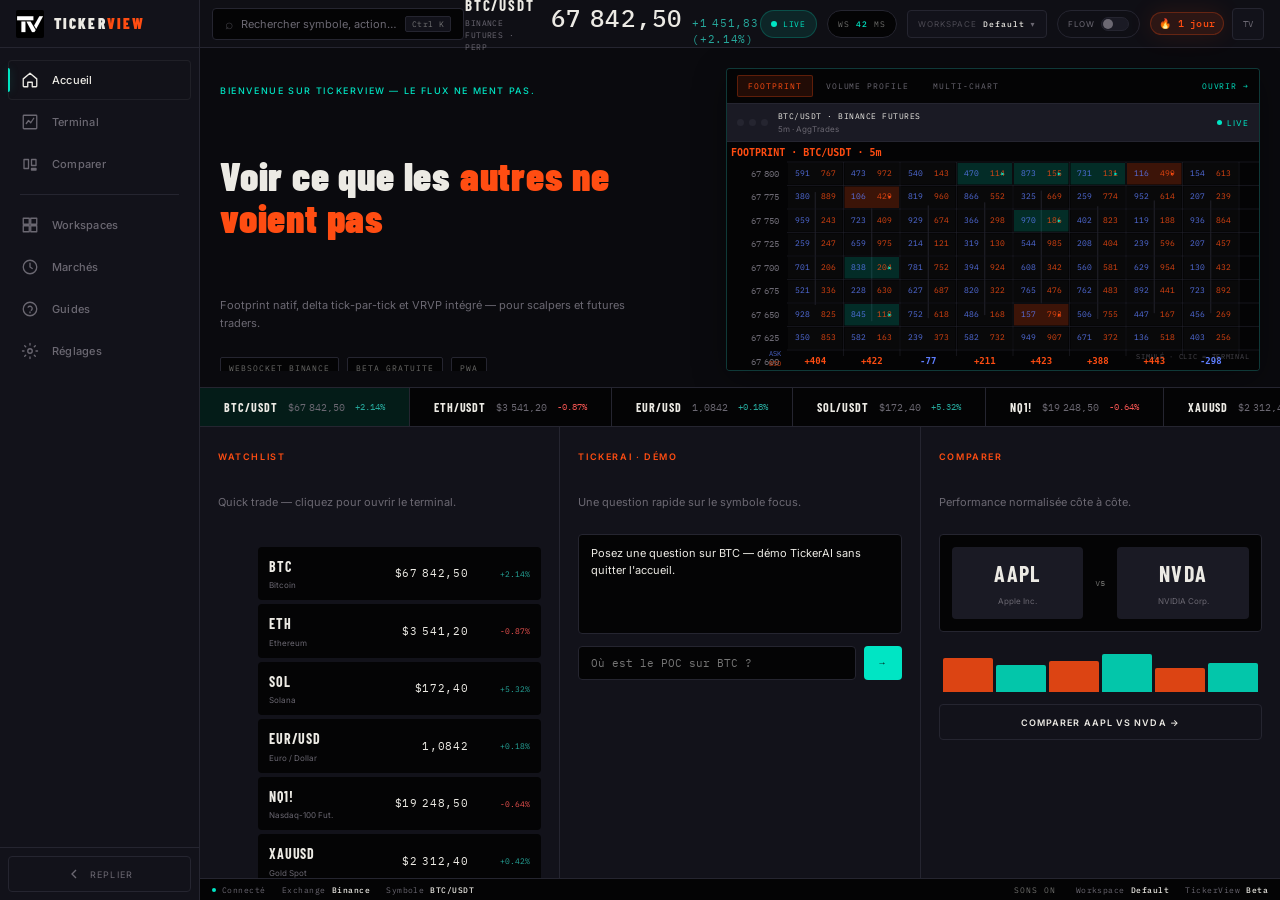
==== commit 70d640e8: "Add files via upload" ====
--- a/TickerView/index.html
+++ b/TickerView/index.html
@@ -1,40 +1,31 @@
 <!DOCTYPE html>
 <html lang="fr" data-theme="dark">
 <head>
-<!-- ══════════════════════════════════════════════════════════
-     TICKERVIEW — Cockpit Accueil (Phase P2)
-     index.html · Shell + contenu #app-content
-══════════════════════════════════════════════════════════════ -->
 <meta charset="UTF-8">
 <meta name="viewport" content="width=device-width, initial-scale=1.0">
 <meta name="theme-color" content="#040405">
-
 <title>TickerView — Terminal Orderflow & Footprint Chart Temps Réel</title>
 <meta name="description" content="TickerView est un terminal d'analyse orderflow pour futures traders. Footprint Chart, Delta, Volume Profile (VRVP) sur Binance, CME et Forex — données WebSocket, <50ms.">
 <meta name="keywords" content="orderflow, footprint chart, volume profile, delta, CVD, scalping, futures trading, Binance, analyse technique, crypto trading">
 <meta name="robots" content="index, follow">
 <meta name="author" content="TickerView — Beta Capital Enterprise">
 <link rel="canonical" href="https://tickerview.app/">
-
 <meta property="og:type" content="website">
 <meta property="og:url" content="https://tickerview.app/">
 <meta property="og:title" content="TickerView — Terminal Orderflow & Footprint Chart">
 <meta property="og:description" content="Footprint Chart natif, Orderflow Delta tick-par-tick, Volume Profile VRVP. Web app — aucune installation. Beta gratuite.">
 <meta property="og:image" content="https://tickerview.app/og-image.jpg">
 <meta property="og:locale" content="fr_FR">
-
 <link rel="manifest" href="manifest.json">
 <link rel="apple-touch-icon" href="src/assets/icons/icon-192.png">
-
 <link rel="preconnect" href="https://fonts.googleapis.com">
 <link rel="preconnect" href="https://fonts.gstatic.com" crossorigin>
 <link href="https://fonts.googleapis.com/css2?family=Barlow+Condensed:wght@400;700;900&family=IBM+Plex+Mono:wght@400;500&family=Inter:wght@400;500;600&display=swap" rel="stylesheet">
-
 <link rel="stylesheet" href="src/styles/tokens-cinematic.css">
 <link rel="stylesheet" href="src/styles/app-shell.css">
 <link rel="stylesheet" href="src/styles/command-palette.css">
 <link rel="stylesheet" href="src/styles/home.css">
-
+<link rel="stylesheet" href="src/styles/panels.css">
 <script type="application/ld+json">
 {
   "@context": "https://schema.org",
@@ -50,92 +41,80 @@
 </head>
 
 <body>
-
 <div class="app-shell__grain" aria-hidden="true"></div>
-
 <div class="app-shell" id="app-shell" data-page="home">
 
   <aside class="app-sidebar" role="navigation" aria-label="Navigation principale">
-
     <a class="app-sidebar__brand" href="index.html" aria-label="TickerView — Accueil">
-      <span class="app-sidebar__brand-mark" aria-hidden="true">TV</span>
+      <span class="app-sidebar__brand-mark">
+        <img class="app-sidebar__logo-img"
+             src="src/assets/icons/logo-dark.png"
+             data-logo-dark="src/assets/icons/logo-dark.png"
+             data-logo-light="src/assets/icons/logo-light.png"
+             alt="TickerView" width="28" height="28">
+      </span>
       <span class="app-sidebar__brand-text">TICKER<em>VIEW</em></span>
     </a>
-
     <nav class="app-sidebar__nav">
-
       <a class="app-sidebar__link is-active" href="index.html" data-nav="home">
         <span class="app-sidebar__icon" aria-hidden="true">
           <svg viewBox="0 0 24 24"><path d="M3 10.5 12 3l9 7.5V20a1 1 0 0 1-1 1h-5v-6H9v6H4a1 1 0 0 1-1-1v-9.5Z"/></svg>
         </span>
         <span class="app-sidebar__label">Accueil</span>
       </a>
-
       <a class="app-sidebar__link" href="stock.html" data-nav="terminal">
         <span class="app-sidebar__icon" aria-hidden="true">
           <svg viewBox="0 0 24 24"><rect x="3" y="3" width="18" height="18" rx="1"/><path d="M7 14l3-4 3 3 4-6"/></svg>
         </span>
         <span class="app-sidebar__label">Terminal</span>
       </a>
-
       <a class="app-sidebar__link" href="compare.html" data-nav="compare">
         <span class="app-sidebar__icon" aria-hidden="true">
           <svg viewBox="0 0 24 24"><path d="M4 6h6v12H4zM14 6h6v8h-6z"/><path d="M14 18h6v2h-6z"/></svg>
         </span>
         <span class="app-sidebar__label">Comparer</span>
       </a>
-
       <div class="app-sidebar__sep" role="separator"></div>
-
-      <a class="app-sidebar__link" href="#" data-nav="workspaces" title="Workspaces sauvegardés">
+      <a class="app-sidebar__link" href="#" data-nav="workspaces">
         <span class="app-sidebar__icon" aria-hidden="true">
           <svg viewBox="0 0 24 24"><rect x="3" y="3" width="8" height="8"/><rect x="13" y="3" width="8" height="8"/><rect x="3" y="13" width="8" height="8"/><rect x="13" y="13" width="8" height="8"/></svg>
         </span>
         <span class="app-sidebar__label">Workspaces</span>
       </a>
-
       <a class="app-sidebar__link" href="#instruments" data-nav="markets">
         <span class="app-sidebar__icon" aria-hidden="true">
           <svg viewBox="0 0 24 24"><circle cx="12" cy="12" r="9"/><path d="M12 7v5l3 2"/></svg>
         </span>
         <span class="app-sidebar__label">Marchés</span>
       </a>
-
       <a class="app-sidebar__link" href="#home-help" data-nav="guides">
         <span class="app-sidebar__icon" aria-hidden="true">
           <svg viewBox="0 0 24 24"><circle cx="12" cy="12" r="9"/><path d="M9.5 9.5a3 3 0 1 1 4.2 4.2"/><path d="M12 16v1"/></svg>
         </span>
         <span class="app-sidebar__label">Guides</span>
       </a>
-
-      <a class="app-sidebar__link" href="#" data-nav="settings" title="Phase P5 — Réglages">
+      <a class="app-sidebar__link" href="#" data-nav="settings">
         <span class="app-sidebar__icon" aria-hidden="true">
           <svg viewBox="0 0 24 24"><circle cx="12" cy="12" r="3"/><path d="M12 2v2M12 20v2M4.9 4.9l1.4 1.4M17.7 17.7l1.4 1.4M2 12h2M20 12h2M4.9 19.1l1.4-1.4M17.7 6.3l1.4-1.4"/></svg>
         </span>
         <span class="app-sidebar__label">Réglages</span>
       </a>
-
     </nav>
-
     <div class="app-sidebar__footer">
       <button type="button" class="app-sidebar__toggle" data-shell-toggle-sidebar aria-label="Replier la barre latérale" aria-expanded="true">
         <svg viewBox="0 0 24 24" aria-hidden="true"><path d="M15 6l-6 6 6 6"/></svg>
         <span class="app-sidebar__toggle-label">Replier</span>
       </button>
     </div>
-
   </aside>
 
   <div class="app-main">
-
     <header class="app-topbar" role="banner">
-
       <button type="button" class="app-topbar__search" data-shell-cmd-palette aria-label="Ouvrir la palette de commandes (Ctrl+K)">
         <span class="app-topbar__search-icon" aria-hidden="true">⌕</span>
         <span>Rechercher symbole, action…</span>
         <kbd>Ctrl K</kbd>
       </button>
-
       <div class="app-topbar__focus" aria-live="polite" aria-atomic="true">
         <div>
           <div class="app-topbar__symbol" data-shell-symbol>BTC/USDT</div>
@@ -146,42 +125,29 @@
           <span class="app-topbar__change is-up data-value" data-shell-change>+1 450.42 (+2.14%)</span>
         </div>
       </div>
-
       <div class="app-topbar__actions">
-        <span class="app-topbar__pill app-topbar__pill--live" title="Flux WebSocket actif">
-          <span class="app-topbar__live-dot" aria-hidden="true"></span>
-          LIVE
-        </span>
-        <span class="app-topbar__pill app-topbar__latency" title="Latence médiane">
-          WS <strong data-shell-latency>42</strong>ms
-        </span>
+        <span class="app-topbar__pill app-topbar__pill--live">
+          <span class="app-topbar__live-dot" aria-hidden="true"></span>LIVE
+        </span>
+        <span class="app-topbar__pill app-topbar__latency">WS <strong data-shell-latency>42</strong>ms</span>
         <button type="button" class="app-topbar__flow" data-shell-toggle-flow aria-pressed="false" aria-label="Activer le mode Flow">
           <span>Flow</span>
           <span class="app-topbar__flow-track" aria-hidden="true"><span class="app-topbar__flow-thumb"></span></span>
         </button>
         <div class="app-topbar__user-cluster">
           <span class="app-topbar__streak" data-shell-streak aria-label="Série d'analyse">🔥 1 jour</span>
-          <button type="button" class="app-topbar__user" aria-label="Profil utilisateur">
-            <span aria-hidden="true">TV</span>
-          </button>
+          <button type="button" class="app-topbar__user" aria-label="Profil utilisateur"><span aria-hidden="true">TV</span></button>
         </div>
       </div>
     </header>
 
     <main id="app-content" role="main" tabindex="-1">
-
       <div class="home-cockpit">
-
-        <!-- ── Hero compact + mini footprint ── -->
         <section class="cockpit-hero" aria-labelledby="cockpit-hero-title">
           <div class="cockpit-hero__copy">
             <p class="cockpit-hero__eyebrow">Terminal orderflow · Web App · &lt;50ms</p>
-            <h1 class="cockpit-hero__title" id="cockpit-hero-title">
-              Voir ce que les <em>autres ne voient pas</em>
-            </h1>
-            <p class="cockpit-hero__sub">
-              Footprint natif, delta tick-par-tick et VRVP intégré — pour scalpers et futures traders.
-            </p>
+            <h1 class="cockpit-hero__title" id="cockpit-hero-title">Voir ce que les <em>autres ne voient pas</em></h1>
+            <p class="cockpit-hero__sub">Footprint natif, delta tick-par-tick et VRVP intégré — pour scalpers et futures traders.</p>
             <div class="cockpit-hero__tags">
               <span class="cockpit-hero__tag">WebSocket Binance</span>
               <span class="cockpit-hero__tag">Beta gratuite</span>
@@ -192,7 +158,6 @@
               <button type="button" class="cockpit-btn cockpit-btn--ai" id="home-ai-cta">Essayer TickerAI</button>
             </div>
           </div>
-
           <div class="cockpit-preview" aria-label="Aperçu footprint interactif">
             <div class="cockpit-preview__head">
               <div class="cockpit-preview__tabs" role="tablist">
@@ -204,17 +169,9 @@
             </div>
             <div class="cockpit-preview__frame preview-frame">
               <div class="preview-topbar">
-                <div class="ptb-dots" aria-hidden="true">
-                  <div class="ptb-dot"></div><div class="ptb-dot"></div><div class="ptb-dot"></div>
-                </div>
-                <div class="ptb-meta">
-                  <span class="ptb-sym">BTC/USDT · BINANCE FUTURES</span>
-                  <span class="ptb-tf">5m · AggTrades</span>
-                </div>
-                <div class="ptb-live">
-                  <span class="ptb-live-dot"></span>
-                  <span>LIVE</span>
-                </div>
+                <div class="ptb-dots" aria-hidden="true"><div class="ptb-dot"></div><div class="ptb-dot"></div><div class="ptb-dot"></div></div>
+                <div class="ptb-meta"><span class="ptb-sym">BTC/USDT · BINANCE FUTURES</span><span class="ptb-tf">5m · AggTrades</span></div>
+                <div class="ptb-live"><span class="ptb-live-dot"></span><span>LIVE</span></div>
               </div>
               <div class="preview-canvas-wrap">
                 <canvas id="preview-canvas" aria-label="Aperçu footprint TickerView"></canvas>
@@ -224,20 +181,16 @@
           </div>
         </section>
 
-        <!-- ── Ticker tape cliquable ── -->
         <div class="cockpit-tape ticker-tape-wrap" aria-label="Flux de prix en direct">
           <div class="ticker-tape-inner" id="tape"></div>
         </div>
 
-        <!-- ── Grille 3 actions ── -->
         <section class="cockpit-actions" aria-label="Actions rapides">
-
           <article class="cockpit-card" aria-labelledby="card-watchlist">
             <h2 class="cockpit-card__label" id="card-watchlist">Watchlist</h2>
             <p class="cockpit-card__hint">Quick trade — cliquez pour ouvrir le terminal.</p>
             <ul class="cockpit-watchlist" id="cockpit-watchlist"></ul>
           </article>
-
           <article class="cockpit-card" aria-labelledby="card-ai">
             <h2 class="cockpit-card__label" id="card-ai">TickerAI · Démo</h2>
             <p class="cockpit-card__hint">Une question rapide sur le symbole focus.</p>
@@ -247,20 +200,13 @@
               <button type="button" id="home-ai-send" class="cockpit-ai__send">→</button>
             </div>
           </article>
-
           <article class="cockpit-card" aria-labelledby="card-compare">
             <h2 class="cockpit-card__label" id="card-compare">Comparer</h2>
             <p class="cockpit-card__hint">Performance normalisée côte à côte.</p>
             <div class="cockpit-compare__pair">
-              <div class="cockpit-compare__sym">
-                <strong>AAPL</strong>
-                <span>Apple Inc.</span>
-              </div>
+              <div class="cockpit-compare__sym"><strong>AAPL</strong><span>Apple Inc.</span></div>
               <span class="cockpit-compare__vs">vs</span>
-              <div class="cockpit-compare__sym">
-                <strong>NVDA</strong>
-                <span>NVIDIA Corp.</span>
-              </div>
+              <div class="cockpit-compare__sym"><strong>NVDA</strong><span>NVIDIA Corp.</span></div>
             </div>
             <div class="cockpit-compare__spark" aria-hidden="true">
               <div class="cockpit-compare__bar cockpit-compare__bar--a" style="height:72%"></div>
@@ -272,10 +218,8 @@
             </div>
             <button type="button" class="cockpit-btn cockpit-btn--ghost" id="cockpit-compare-go" style="width:100%">Comparer AAPL vs NVDA →</button>
           </article>
-
         </section>
 
-        <!-- ── Instruments + filtres ── -->
         <section class="cockpit-instruments" id="instruments" aria-labelledby="instruments-heading">
           <div class="cockpit-instruments__head">
             <h2 class="cockpit-instruments__title" id="instruments-heading">Instruments actifs</h2>
@@ -290,33 +234,17 @@
           <div class="instruments-grid" id="instruments-grid" role="list"></div>
         </section>
 
-        <!-- ── FAQ condensée (tiroir Guides) ── -->
         <details class="home-help" id="home-help">
           <summary>Aide rapide &amp; FAQ</summary>
           <div class="home-help__body">
-            <div class="home-help__row">
-              <span class="home-help__q">Marchés</span>
-              <p class="home-help__a"><strong>Crypto Futures</strong> (Binance, OKX, Bybit) · <strong>Forex</strong> · <strong>CME</strong> (NQ, ES) — actions US en bêta.</p>
-            </div>
-            <div class="home-help__row">
-              <span class="home-help__q">Données</span>
-              <p class="home-help__a">Stream <strong>AggTrades WebSocket</strong> — latence médiane <strong>&lt;50ms</strong>.</p>
-            </div>
-            <div class="home-help__row">
-              <span class="home-help__q">vs TradingView</span>
-              <p class="home-help__a"><strong>Footprint natif</strong>, delta tick-par-tick et VRVP sans plugin payant.</p>
-            </div>
-            <div class="home-help__row">
-              <span class="home-help__q">Tarif</span>
-              <p class="home-help__a"><strong>Beta gratuite</strong>, sans inscription obligatoire.</p>
-            </div>
+            <div class="home-help__row"><span class="home-help__q">Marchés</span><p class="home-help__a"><strong>Crypto Futures</strong> (Binance, OKX, Bybit) · <strong>Forex</strong> · <strong>CME</strong> (NQ, ES) — actions US en bêta.</p></div>
+            <div class="home-help__row"><span class="home-help__q">Données</span><p class="home-help__a">Stream <strong>AggTrades WebSocket</strong> — latence médiane <strong>&lt;50ms</strong>.</p></div>
+            <div class="home-help__row"><span class="home-help__q">vs TradingView</span><p class="home-help__a"><strong>Footprint natif</strong>, delta tick-par-tick et VRVP sans plugin payant.</p></div>
+            <div class="home-help__row"><span class="home-help__q">Tarif</span><p class="home-help__a"><strong>Beta gratuite</strong>, sans inscription obligatoire.</p></div>
           </div>
         </details>
 
-        <p class="home-footer">
-          © 2026 TickerView — Données informatives uniquement. Pas de conseil en investissement.
-        </p>
-
+        <p class="home-footer">© 2026 TickerView — Données informatives uniquement. Pas de conseil en investissement.</p>
       </div>
     </main>
 
@@ -331,18 +259,15 @@
         <span class="app-statusbar__item">TickerView <strong>Beta</strong></span>
       </div>
     </footer>
-
   </div>
 </div>
 
 <script type="module">
 import { initHome } from './src/pages/Home/home.js';
 initHome();
-
 if ('serviceWorker' in navigator) {
   navigator.serviceWorker.register('/sw.js').catch(() => {});
 }
 </script>
-
 </body>
 </html>
--- a/TickerView/src/styles/home.css
+++ b/TickerView/src/styles/home.css
@@ -2,6 +2,10 @@
    TICKERVIEW — Home Cockpit (Phase P2)
    src/styles/home.css
    Contenu injecté dans #app-content uniquement.
+
+   FIX v2 : renforcement des contraintes de hauteur sur
+   .cockpit-hero et .cockpit-preview pour éliminer le "dépli"
+   provoqué par la notification initiale du ResizeObserver.
 ══════════════════════════════════════════════════════════════ */
 
 #app-content {
@@ -15,15 +19,24 @@
   background: var(--carbon);
 }
 
-/* ── Hero compact (max ~40vh) ─────────────────────────────── */
+/* ── Hero compact ─────────────────────────────────────────── */
 
 .cockpit-hero {
   display: grid;
   grid-template-columns: minmax(280px, 1fr) minmax(320px, 1.1fr);
+  /* FIX : hauteur FIXE sur la row grid. On supprime grid-template-rows
+     car il laissait le navigateur recalculer la hauteur après le
+     premier paint. À la place, on fixe directement height + max-height
+     sur le conteneur ET on ajoute contain: strict pour isoler le
+     contexte de layout — aucun enfant ne peut "pousser" le parent. */
+  height: 340px;
+  max-height: 340px;
+  min-height: 340px;
+  /* contain: strict coupe toute propagation de reflow vers l'extérieur */
+  contain: strict;
   gap: 20px;
-  align-items: stretch;
-  max-height: 40vh;
-  min-height: 280px;
+  overflow: hidden;
+  flex-shrink: 0;
   padding: 20px 20px 16px;
   border-bottom: 1px solid var(--border-subtle);
 }
@@ -34,6 +47,8 @@
   justify-content: center;
   gap: 14px;
   min-width: 0;
+  min-height: 0;
+  overflow: hidden;
 }
 
 .cockpit-hero__eyebrow {
@@ -42,6 +57,12 @@
   letter-spacing: var(--tracking-xwide);
   text-transform: uppercase;
   color: var(--signal);
+  flex-shrink: 0;
+}
+
+.cockpit-hero__title em {
+  font-style: normal;
+  color: var(--magma);
 }
 
 /* ── Reprendre la session (P5) ─────────────────────────────── */
@@ -57,17 +78,12 @@
   border-radius: var(--radius-lg);
   background: linear-gradient(135deg, var(--magma-dim), transparent);
   animation: home-resume-in 0.45s var(--ease-out) both;
+  flex-shrink: 0;
 }
 
 @keyframes home-resume-in {
-  from {
-    opacity: 0;
-    transform: translateY(6px);
-  }
-  to {
-    opacity: 1;
-    transform: translateY(0);
-  }
+  from { opacity: 0; transform: translateY(6px); }
+  to   { opacity: 1; transform: translateY(0); }
 }
 
 .home-resume-banner__text {
@@ -117,11 +133,7 @@
   line-height: 1.05;
   letter-spacing: 0.02em;
   color: var(--text-primary);
-}
-
-.cockpit-hero__title em {
-  font-style: normal;
-  color: var(--magma);
+  flex-shrink: 0;
 }
 
 .cockpit-hero__sub {
@@ -129,12 +141,14 @@
   line-height: 1.65;
   color: var(--text-secondary);
   max-width: 420px;
+  flex-shrink: 0;
 }
 
 .cockpit-hero__tags {
   display: flex;
   flex-wrap: wrap;
   gap: 8px;
+  flex-shrink: 0;
 }
 
 .cockpit-hero__tag {
@@ -154,6 +168,7 @@
   flex-wrap: wrap;
   gap: 10px;
   margin-top: 4px;
+  flex-shrink: 0;
 }
 
 .cockpit-btn {
@@ -181,9 +196,7 @@
   box-shadow: var(--shadow-neon-magma);
 }
 
-.cockpit-btn--primary:hover {
-  opacity: 0.92;
-}
+.cockpit-btn--primary:hover { opacity: 0.92; }
 
 .cockpit-btn--ghost {
   color: var(--text-primary);
@@ -202,16 +215,23 @@
   border: 1px solid var(--signal-border);
 }
 
-/* Mini preview (droite hero) */
+/* ── Mini preview (colonne droite du hero) ─────────────────── */
+
 .cockpit-preview {
   display: flex;
   flex-direction: column;
-  min-height: 0;
+  /* FIX : on retire height: 100% qui dépendait de la grid row.
+     À la place, on utilise align-self: stretch (défaut en grid)
+     et on coupe tout débordement avec overflow: hidden + contain: strict.
+     Le contain isole complètement le sous-arbre : aucun enfant ne peut
+     provoquer un reflow qui remonte vers .cockpit-hero. */
+  align-self: stretch;
+  overflow: hidden;
+  contain: strict;
   min-width: 0;
   border: 1px solid var(--border-glow);
   border-radius: var(--radius-md);
   background: var(--slate);
-  overflow: hidden;
   box-shadow: 0 8px 32px rgba(0, 0, 0, 0.35);
 }
 
@@ -223,6 +243,7 @@
   padding: 6px 10px;
   background: var(--void);
   border-bottom: 1px solid var(--border-subtle);
+  flex-shrink: 0;
 }
 
 .cockpit-preview__tabs {
@@ -262,15 +283,14 @@
   white-space: nowrap;
 }
 
-.cockpit-preview__open:hover {
-  text-decoration: underline;
-}
+.cockpit-preview__open:hover { text-decoration: underline; }
 
 .cockpit-preview__frame {
   flex: 1;
+  min-height: 0;
   display: flex;
   flex-direction: column;
-  min-height: 0;
+  overflow: hidden;
   cursor: pointer;
 }
 
@@ -282,6 +302,7 @@
 .preview-topbar {
   display: flex;
   align-items: center;
+  flex-shrink: 0;
   gap: 10px;
   padding: 6px 10px;
   background: var(--slate-elevated);
@@ -328,15 +349,20 @@
 }
 
 .preview-canvas-wrap {
-  position: relative;
   flex: 1;
   min-height: 0;
+  position: relative;
+  overflow: hidden;
   background: var(--void);
 }
 
 #preview-canvas {
   display: block;
+  position: absolute;
+  top: 0;
+  left: 0;
   width: 100%;
+  height: 100%;
 }
 
 .preview-badge {
@@ -410,11 +436,7 @@
   color: var(--text-secondary);
 }
 
-.cockpit-tape .tape-chg {
-  font-family: var(--font-mono);
-  font-size: 9px;
-}
-
+.cockpit-tape .tape-chg { font-family: var(--font-mono); font-size: 9px; }
 .cockpit-tape .tape-chg.up { color: var(--bid); }
 .cockpit-tape .tape-chg.dn { color: var(--ask); }
 
@@ -705,9 +727,7 @@
   transition: background var(--transition-fast);
 }
 
-.home-cockpit .inst-card:hover {
-  background: var(--slate-elevated);
-}
+.home-cockpit .inst-card:hover { background: var(--slate-elevated); }
 
 .home-cockpit .ic-sym { color: var(--text-primary); }
 .home-cockpit .ic-badge.up {
@@ -715,7 +735,6 @@
   background: var(--bid-dim);
   border-color: rgba(38, 166, 154, 0.25);
 }
-
 .home-cockpit .ic-badge.dn {
   color: var(--ask);
   background: var(--ask-dim);
@@ -741,16 +760,8 @@
 }
 
 .home-help > summary::-webkit-details-marker { display: none; }
-
-.home-help > summary::after {
-  content: '+';
-  float: right;
-  color: var(--signal);
-}
-
-.home-help[open] > summary::after {
-  content: '−';
-}
+.home-help > summary::after { content: '+'; float: right; color: var(--signal); }
+.home-help[open] > summary::after { content: '−'; }
 
 .home-help__body {
   padding: 0 20px 16px;
@@ -767,18 +778,9 @@
   line-height: 1.55;
 }
 
-.home-help__q {
-  color: var(--text-primary);
-  font-weight: 500;
-}
-
-.home-help__a {
-  color: var(--text-secondary);
-}
-
-.home-help__a strong {
-  color: var(--text-primary);
-}
+.home-help__q { color: var(--text-primary); font-weight: 500; }
+.home-help__a { color: var(--text-secondary); }
+.home-help__a strong { color: var(--text-primary); }
 
 .home-footer {
   padding: 12px 20px;
@@ -792,35 +794,37 @@
 
 @media (max-width: 1024px) {
   .cockpit-hero {
+    /* En colonne unique : on lève contain et height fixe pour que
+       le contenu texte soit complètement visible */
     grid-template-columns: 1fr;
+    height: auto;
+    min-height: auto;
     max-height: none;
+    contain: none;
+    overflow: visible;
   }
 
+  .cockpit-hero__copy {
+    overflow: visible;
+  }
+
+  /* Le preview a une hauteur fixe explicite en dehors du contexte grid */
   .cockpit-preview {
-    min-height: 220px;
+    height: 240px;
+    min-height: 200px;
+    contain: strict;
   }
 
-  .cockpit-actions {
-    grid-template-columns: 1fr;
-  }
-
-  .home-cockpit .instruments-grid {
-    grid-template-columns: repeat(2, 1fr);
-  }
+  .cockpit-actions { grid-template-columns: 1fr; }
+  .home-cockpit .instruments-grid { grid-template-columns: repeat(2, 1fr); }
 }
 
 @media (max-width: 640px) {
-  .home-cockpit .instruments-grid {
-    grid-template-columns: 1fr;
-  }
-
-  .home-help__row {
-    grid-template-columns: 1fr;
-    gap: 4px;
-  }
-}
-
-/* Flow mode — allège le cockpit */
+  .home-cockpit .instruments-grid { grid-template-columns: 1fr; }
+  .home-help__row { grid-template-columns: 1fr; gap: 4px; }
+}
+
+/* Flow mode */
 .app-shell.is-flow-mode .cockpit-hero__tags,
 .app-shell.is-flow-mode .cockpit-card__hint,
 .app-shell.is-flow-mode .home-help,
--- a/TickerView/src/styles/panels.css
+++ b/TickerView/src/styles/panels.css
@@ -0,0 +1,267 @@
+/* ══════════════════════════════════════════════════════════════
+   TICKERVIEW — panels.css  (Settings + Workspaces)
+══════════════════════════════════════════════════════════════ */
+
+/* ── Shared backdrop ────────────────────────────────────── */
+.settings-panel,
+.wsp-panel {
+  position: fixed; inset: 0; z-index: 400;
+  display: flex; align-items: center; justify-content: center;
+  pointer-events: none; opacity: 0; visibility: hidden;
+  transition: opacity .15s ease, visibility .15s ease;
+}
+.settings-panel { align-items: flex-end; }
+.settings-panel.is-open,
+.wsp-panel.is-open {
+  pointer-events: auto; opacity: 1; visibility: visible;
+}
+.sp-backdrop, .wsp-backdrop {
+  position: absolute; inset: 0;
+  background: rgba(4,4,5,.65);
+  backdrop-filter: blur(6px);
+  -webkit-backdrop-filter: blur(6px);
+}
+
+/* ══ SETTINGS ══════════════════════════════════════════════ */
+.sp-dialog {
+  position: relative; width: 100%; max-width: 540px;
+  max-height: 88vh; display: flex; flex-direction: column;
+  background: var(--slate);
+  border: 1px solid var(--glass-border); border-bottom: none;
+  border-radius: var(--radius-lg) var(--radius-lg) 0 0;
+  box-shadow: 0 -24px 80px rgba(0,0,0,.55);
+  transform: translateY(24px);
+  transition: transform .35s cubic-bezier(.34,1.2,.64,1);
+  overflow: hidden;
+}
+.settings-panel.is-open .sp-dialog { transform: translateY(0); }
+
+.sp-head {
+  flex-shrink: 0; display: flex; align-items: center;
+  justify-content: space-between; gap: 12px;
+  padding: 14px 18px; border-bottom: 1px solid var(--border-subtle);
+  background: var(--void);
+}
+.sp-title {
+  display: flex; align-items: center; gap: 8px;
+  font-family: var(--font-display); font-weight: 900; font-size: 13px;
+  letter-spacing: var(--tracking-xwide); color: var(--text-primary);
+}
+.sp-title svg { width: 16px; height: 16px; color: var(--magma); }
+
+.sp-close, .wsp-close {
+  width: 30px; height: 30px; display: flex; align-items: center;
+  justify-content: center; border: 1px solid var(--border-subtle);
+  border-radius: var(--radius-md); background: transparent;
+  color: var(--text-secondary); cursor: pointer;
+  transition: border-color .12s, color .12s;
+}
+.sp-close svg, .wsp-close svg { width: 14px; height: 14px; }
+.sp-close:hover, .wsp-close:hover { border-color: var(--ask); color: var(--ask); }
+
+.sp-body { flex: 1; overflow-y: auto; }
+
+.sp-section {
+  padding: 14px 18px 10px;
+  border-bottom: 1px solid var(--border-subtle);
+}
+.sp-section:last-child { border-bottom: none; }
+.sp-section-label {
+  font-size: var(--size-2xs); letter-spacing: var(--tracking-xwide);
+  text-transform: uppercase; color: var(--magma);
+  margin-bottom: 12px; font-weight: 600;
+}
+.sp-row {
+  display: flex; align-items: center;
+  justify-content: space-between; gap: 16px; padding: 8px 0;
+}
+.sp-row-copy { display: flex; flex-direction: column; gap: 2px; min-width: 0; }
+.sp-row-title { font-size: var(--size-sm); font-weight: 500; color: var(--text-primary); }
+.sp-row-hint  { font-size: var(--size-2xs); color: var(--text-secondary); }
+
+/* Toggle */
+.sp-toggle {
+  flex-shrink: 0; width: 44px; height: 24px;
+  padding: 0; border: none; background: none; cursor: pointer;
+}
+.sp-toggle-track {
+  width: 44px; height: 24px; border-radius: 999px;
+  background: var(--border-subtle);
+  border: 1px solid var(--border-subtle); position: relative;
+  display: block; transition: background .12s, border-color .12s;
+}
+.sp-toggle-thumb {
+  position: absolute; top: 2px; left: 2px;
+  width: 18px; height: 18px; border-radius: 50%;
+  background: var(--text-secondary); display: block;
+  transition: transform .25s cubic-bezier(.34,1.2,.64,1), background .12s;
+}
+.sp-toggle[aria-pressed="true"] .sp-toggle-track {
+  background: var(--signal-dim); border-color: var(--signal-border);
+}
+.sp-toggle[aria-pressed="true"] .sp-toggle-thumb {
+  transform: translateX(20px); background: var(--signal);
+}
+
+/* Theme buttons */
+.sp-theme-group { display: flex; gap: 6px; flex-shrink: 0; }
+.sth-btn {
+  display: inline-flex; align-items: center; gap: 6px;
+  height: 30px; padding: 0 12px;
+  font-family: var(--font-mono); font-size: var(--size-2xs);
+  letter-spacing: var(--tracking-wide); text-transform: uppercase;
+  color: var(--text-secondary); background: var(--void);
+  border: 1px solid var(--border-subtle); border-radius: var(--radius-md);
+  cursor: pointer; transition: all .12s;
+}
+.sth-btn svg { width: 12px; height: 12px; }
+.sth-btn:hover { border-color: var(--border-glow); color: var(--text-primary); }
+.sth-btn.is-active {
+  color: var(--magma); background: var(--magma-dim);
+  border-color: var(--magma-border);
+}
+
+/* Danger */
+.sp-btn-danger {
+  flex-shrink: 0; height: 30px; padding: 0 14px;
+  font-family: var(--font-mono); font-size: var(--size-2xs);
+  letter-spacing: var(--tracking-wide); text-transform: uppercase;
+  color: var(--ask); background: var(--ask-dim);
+  border: 1px solid rgba(239,83,80,.25); border-radius: var(--radius-md);
+  cursor: pointer; transition: all .12s;
+}
+.sp-btn-danger:hover { border-color: var(--ask); }
+
+.sp-foot {
+  flex-shrink: 0; display: flex; justify-content: space-between;
+  gap: 12px; padding: 10px 18px;
+  border-top: 1px solid var(--border-subtle);
+  font-family: var(--font-mono); font-size: var(--size-2xs);
+  color: var(--text-ghost); background: var(--void);
+}
+
+/* ══ WORKSPACES ════════════════════════════════════════════ */
+.wsp-dialog {
+  position: relative; width: 100%; max-width: 860px;
+  max-height: 88vh; display: flex; flex-direction: column;
+  background: var(--slate);
+  border: 1px solid var(--glass-border);
+  border-radius: var(--radius-lg);
+  box-shadow: 0 32px 80px rgba(0,0,0,.65);
+  transform: translateY(12px) scale(.98);
+  transition: transform .35s cubic-bezier(.34,1.2,.64,1);
+  overflow: hidden; margin: 0 16px;
+}
+.wsp-panel.is-open .wsp-dialog { transform: translateY(0) scale(1); }
+
+.wsp-head {
+  flex-shrink: 0; display: flex; align-items: center;
+  justify-content: space-between; gap: 12px;
+  padding: 14px 18px; border-bottom: 1px solid var(--border-subtle);
+  background: var(--void);
+}
+.wsp-title {
+  display: flex; align-items: center; gap: 8px;
+  font-family: var(--font-display); font-weight: 900; font-size: 13px;
+  letter-spacing: var(--tracking-xwide); color: var(--text-primary);
+}
+.wsp-title svg { width: 16px; height: 16px; color: var(--signal); }
+
+.wsp-head-actions { display: flex; align-items: center; gap: 10px; }
+
+.wsp-btn-save {
+  display: inline-flex; align-items: center; gap: 6px;
+  height: 30px; padding: 0 12px;
+  font-family: var(--font-mono); font-size: var(--size-2xs);
+  letter-spacing: var(--tracking-wide); text-transform: uppercase;
+  color: var(--signal); background: var(--signal-dim);
+  border: 1px solid var(--signal-border); border-radius: var(--radius-md);
+  cursor: pointer; transition: all .12s;
+}
+.wsp-btn-save svg { width: 13px; height: 13px; }
+.wsp-btn-save:hover { box-shadow: 0 0 20px var(--signal-dim); }
+
+.wsp-grid {
+  flex: 1; overflow-y: auto;
+  display: grid; grid-template-columns: repeat(2,1fr);
+  gap: 1px; background: var(--border-subtle);
+}
+
+.wsp-card {
+  display: flex; flex-direction: column; gap: 12px;
+  padding: 20px; background: var(--carbon);
+  border: 2px solid transparent;
+  text-align: left; cursor: pointer;
+  font: inherit; color: inherit;
+  transition: background .12s, border-color .12s;
+}
+.wsp-card:hover { background: var(--slate); border-color: var(--border-glow); }
+.wsp-card.is-active {
+  background: var(--slate-elevated); border-color: var(--signal-border);
+}
+
+.wsp-card-head {
+  display: flex; align-items: center; gap: 10px;
+}
+.wsp-card-icon { font-size: 22px; line-height: 1; flex-shrink: 0; }
+.wsp-card-name {
+  font-family: var(--font-display); font-weight: 900; font-size: 20px;
+  letter-spacing: .04em; color: var(--text-primary); flex: 1;
+}
+.wsp-active-badge {
+  font-family: var(--font-mono); font-size: var(--size-2xs);
+  letter-spacing: var(--tracking-wide); color: var(--signal);
+  background: var(--signal-dim); border: 1px solid var(--signal-border);
+  padding: 2px 8px; border-radius: 999px;
+}
+.wsp-card-page {
+  display: flex; align-items: center; gap: 8px;
+  font-family: var(--font-mono); font-size: var(--size-xs);
+  color: var(--text-secondary); letter-spacing: var(--tracking-mono);
+}
+.wsp-card-page svg { width: 14px; height: 14px; flex-shrink: 0; }
+.wsp-card-tags { display: flex; flex-wrap: wrap; gap: 5px; }
+.wsp-tag {
+  font-family: var(--font-mono); font-size: var(--size-2xs);
+  letter-spacing: var(--tracking-wide); text-transform: uppercase;
+  padding: 3px 7px; border-radius: var(--radius-sm);
+  color: var(--text-dim); background: var(--void);
+  border: 1px solid var(--border-subtle);
+}
+.wsp-tag--flow { color: var(--magma); background: var(--magma-dim); border-color: var(--magma-border); }
+.wsp-tag--ai   { color: var(--signal); background: var(--signal-dim); border-color: var(--signal-border); }
+.wsp-card-cta {
+  font-family: var(--font-mono); font-size: var(--size-2xs);
+  letter-spacing: var(--tracking-wide); text-transform: uppercase;
+  color: var(--text-secondary); transition: color .12s;
+}
+.wsp-card:hover .wsp-card-cta,
+.wsp-card.is-active .wsp-card-cta { color: var(--signal); }
+
+.wsp-foot {
+  flex-shrink: 0; padding: 10px 18px;
+  border-top: 1px solid var(--border-subtle);
+  font-family: var(--font-mono); font-size: var(--size-2xs);
+  color: var(--text-ghost); background: var(--void); text-align: center;
+}
+
+/* ── Logo image sidebar ─────────────────────────────────── */
+.app-sidebar__brand-mark {
+  flex-shrink: 0; width: 28px; height: 28px;
+  display: flex; align-items: center; justify-content: center;
+  border-radius: var(--radius-sm); overflow: hidden;
+  background: transparent !important;
+}
+.app-sidebar__logo-img {
+  width: 28px; height: 28px; object-fit: contain; display: block;
+}
+
+/* ── Reduce motion ──────────────────────────────────────── */
+.reduce-motion *, .reduce-motion *::before, .reduce-motion *::after {
+  animation-duration: .01ms !important;
+  transition-duration: .01ms !important;
+}
+
+@media (max-width: 640px) {
+  .wsp-grid { grid-template-columns: 1fr; }
+}
